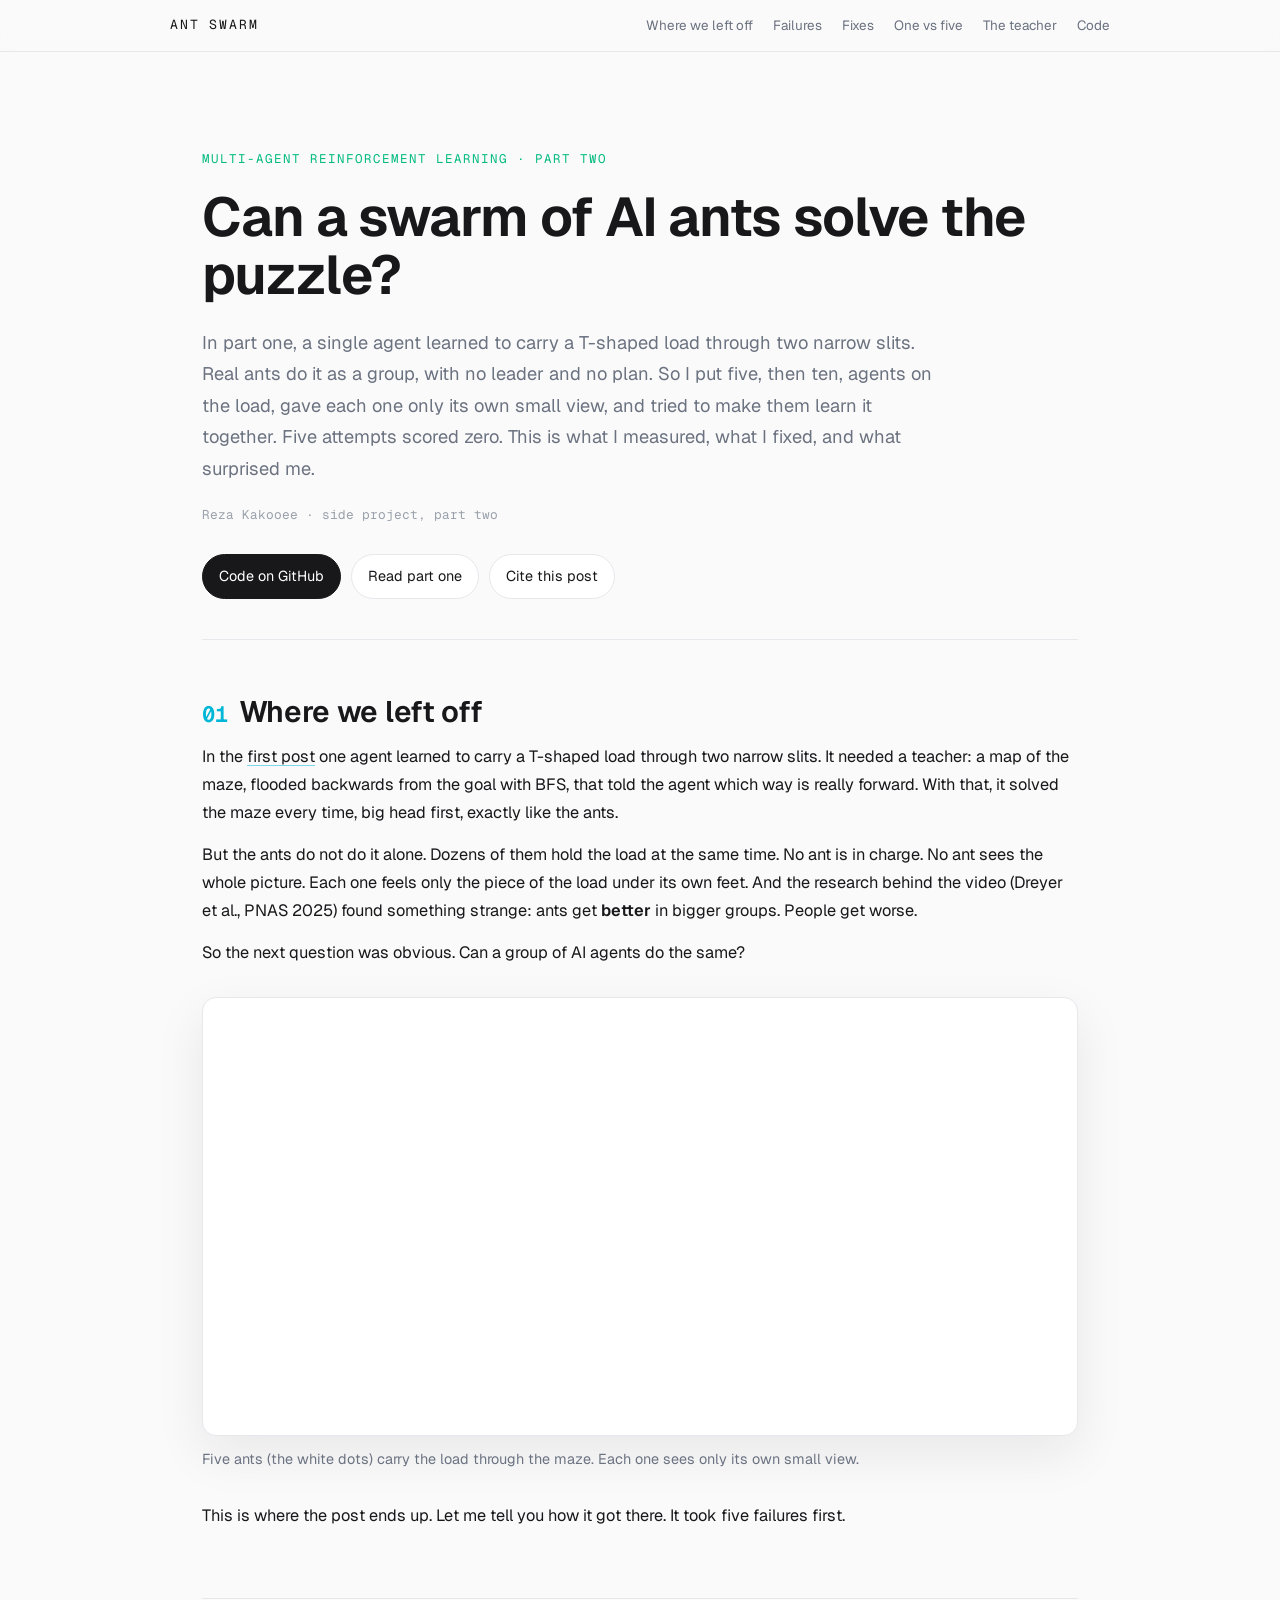
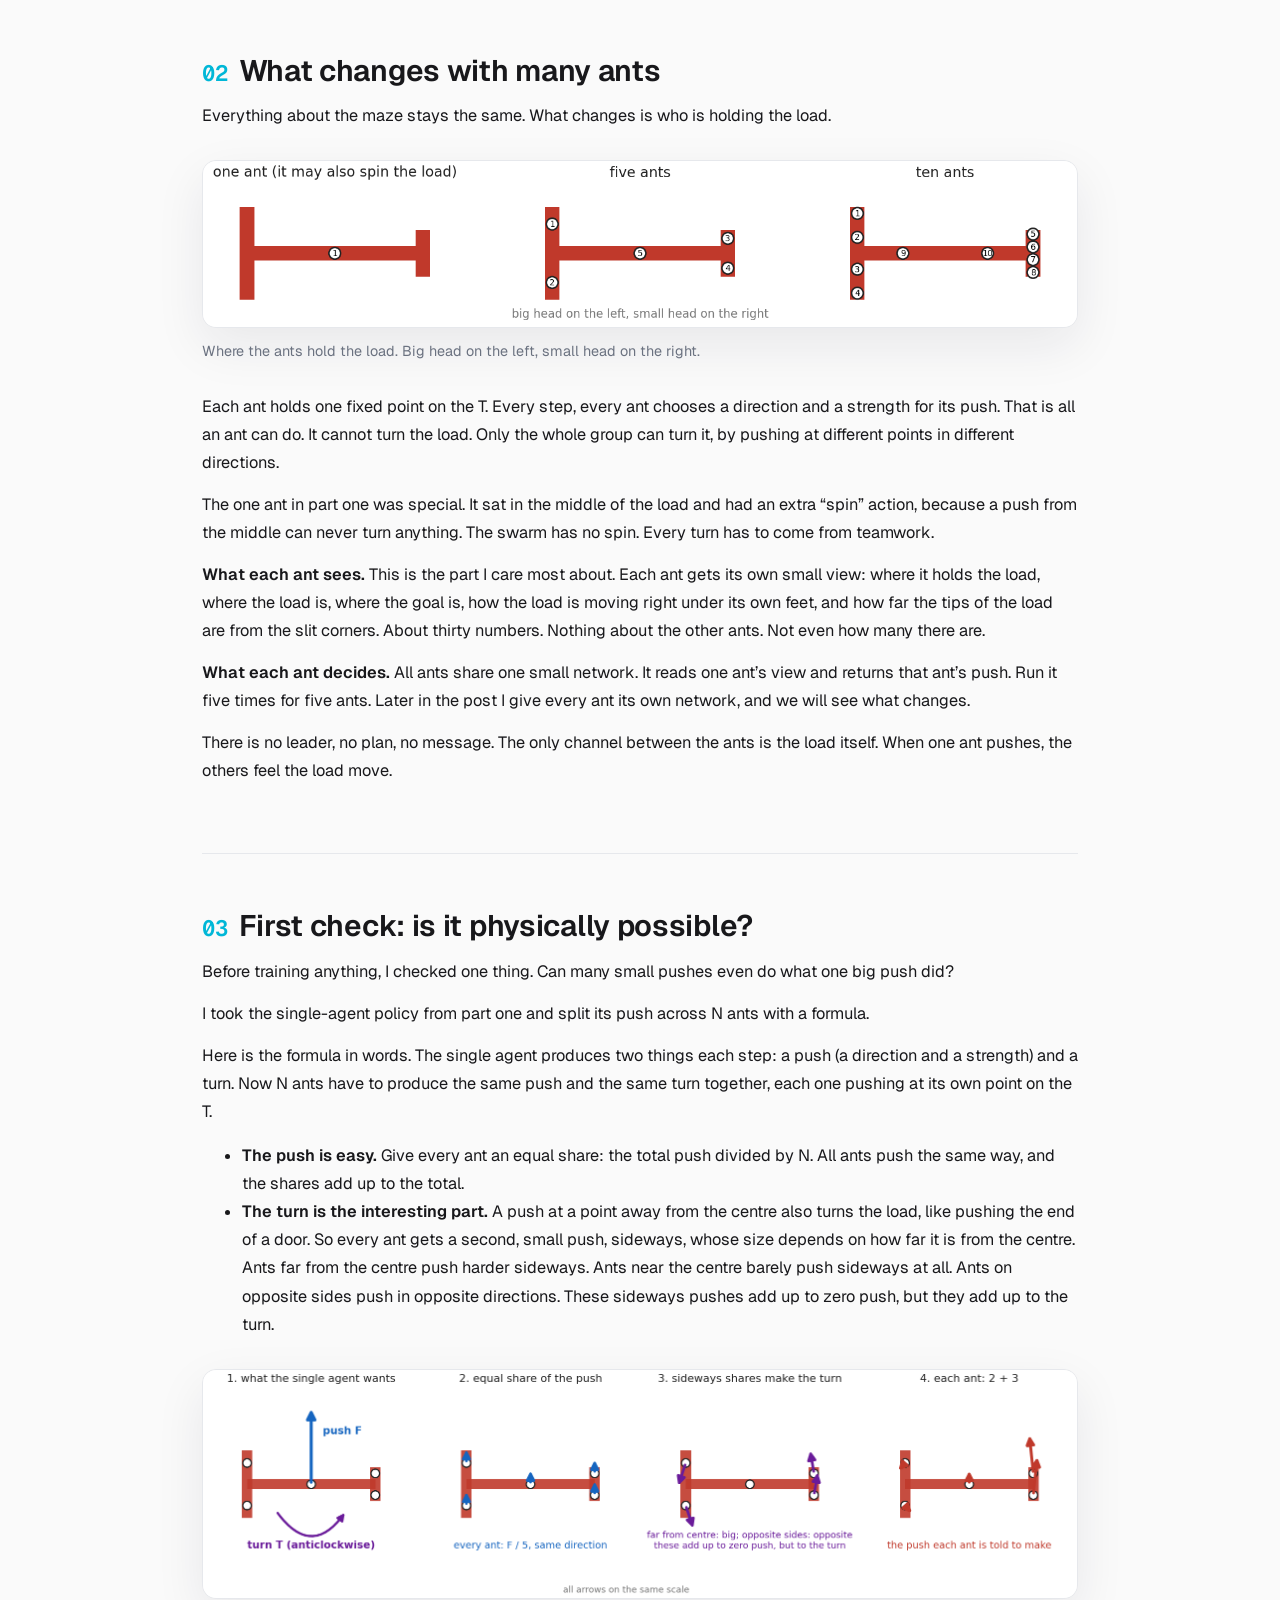
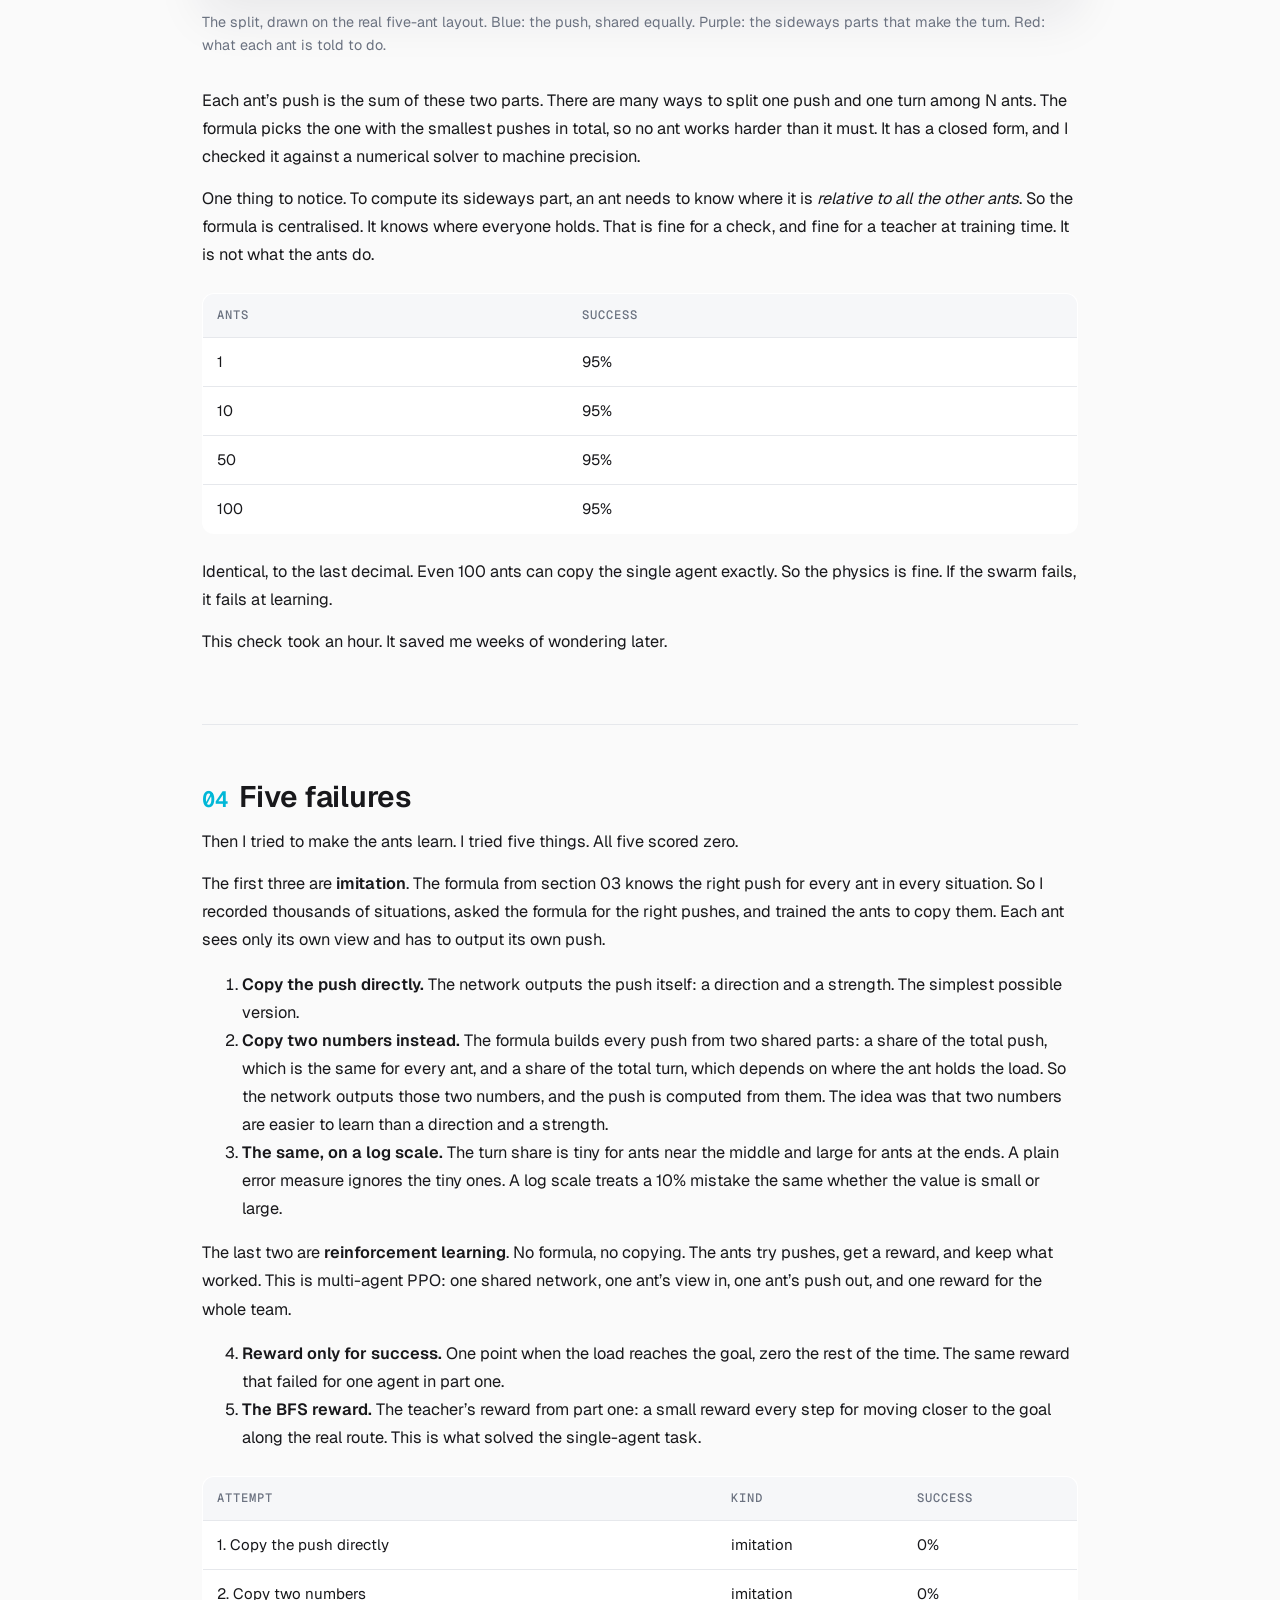
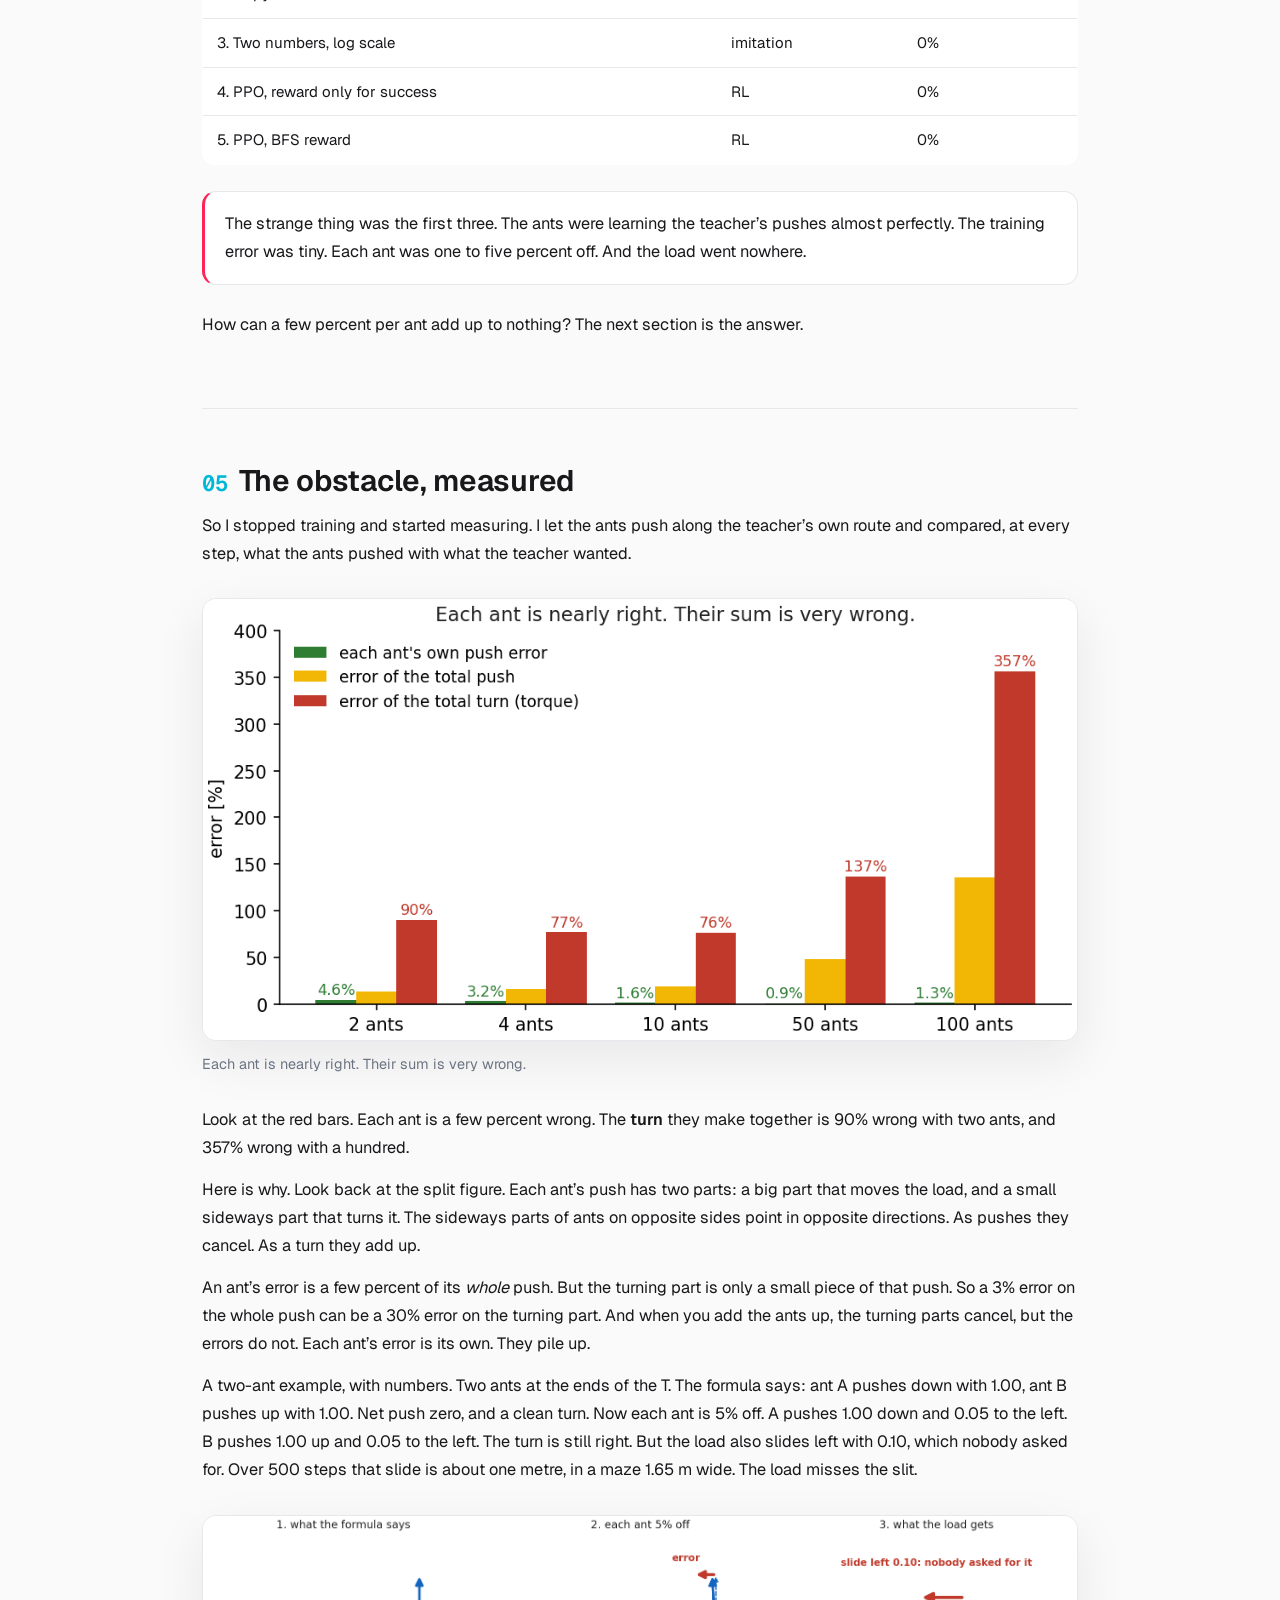
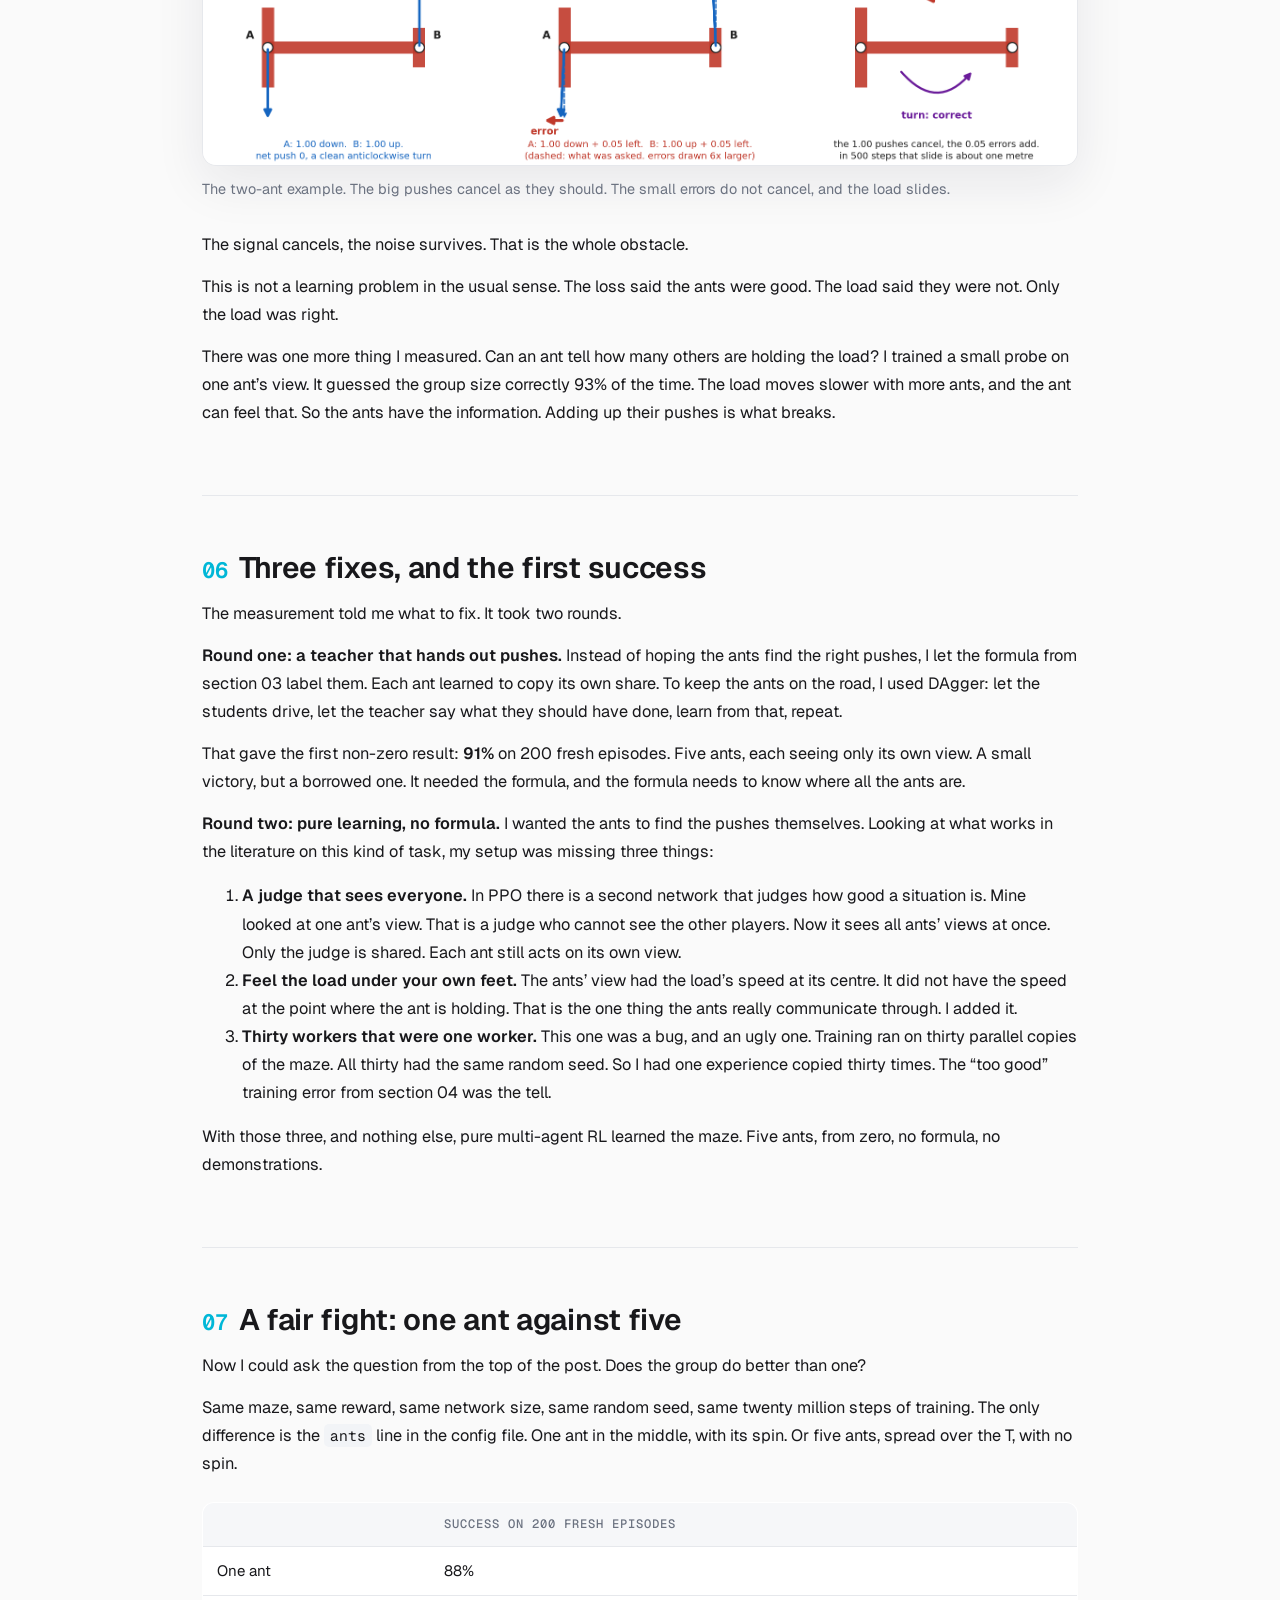
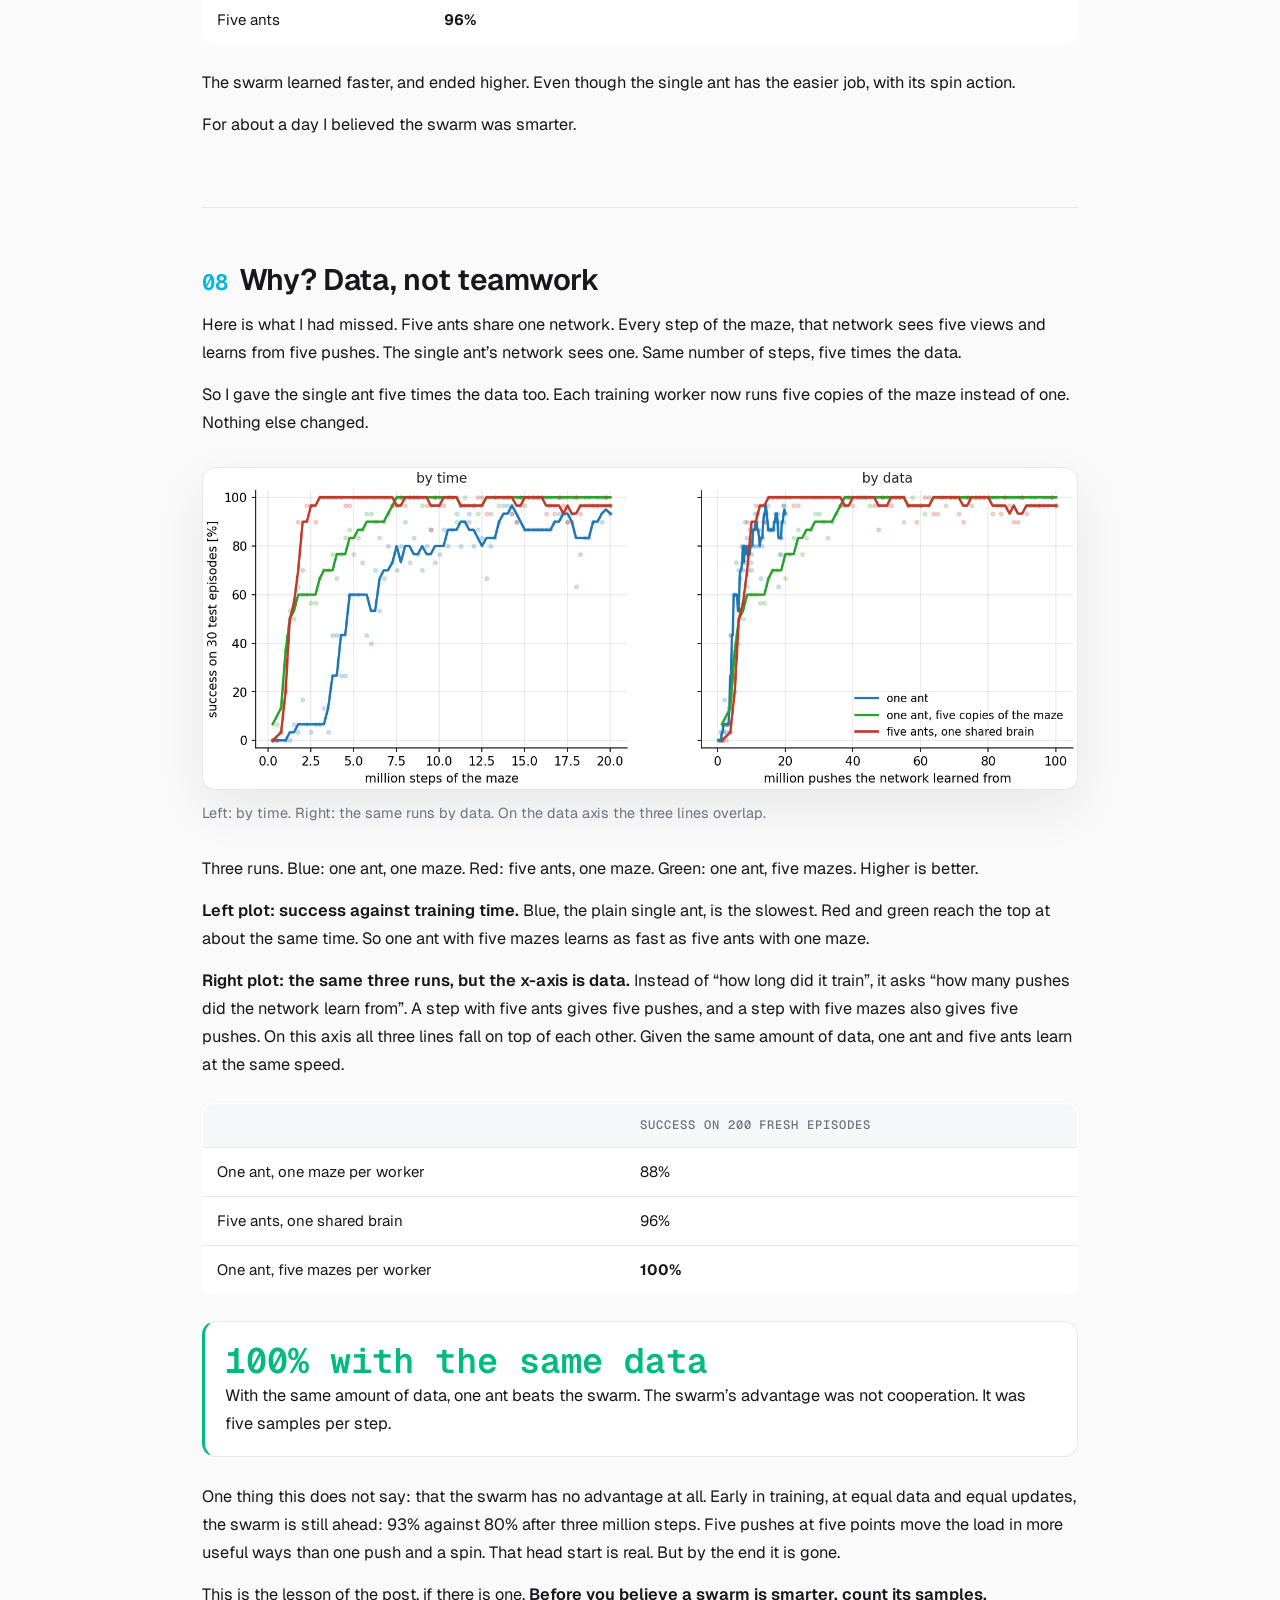
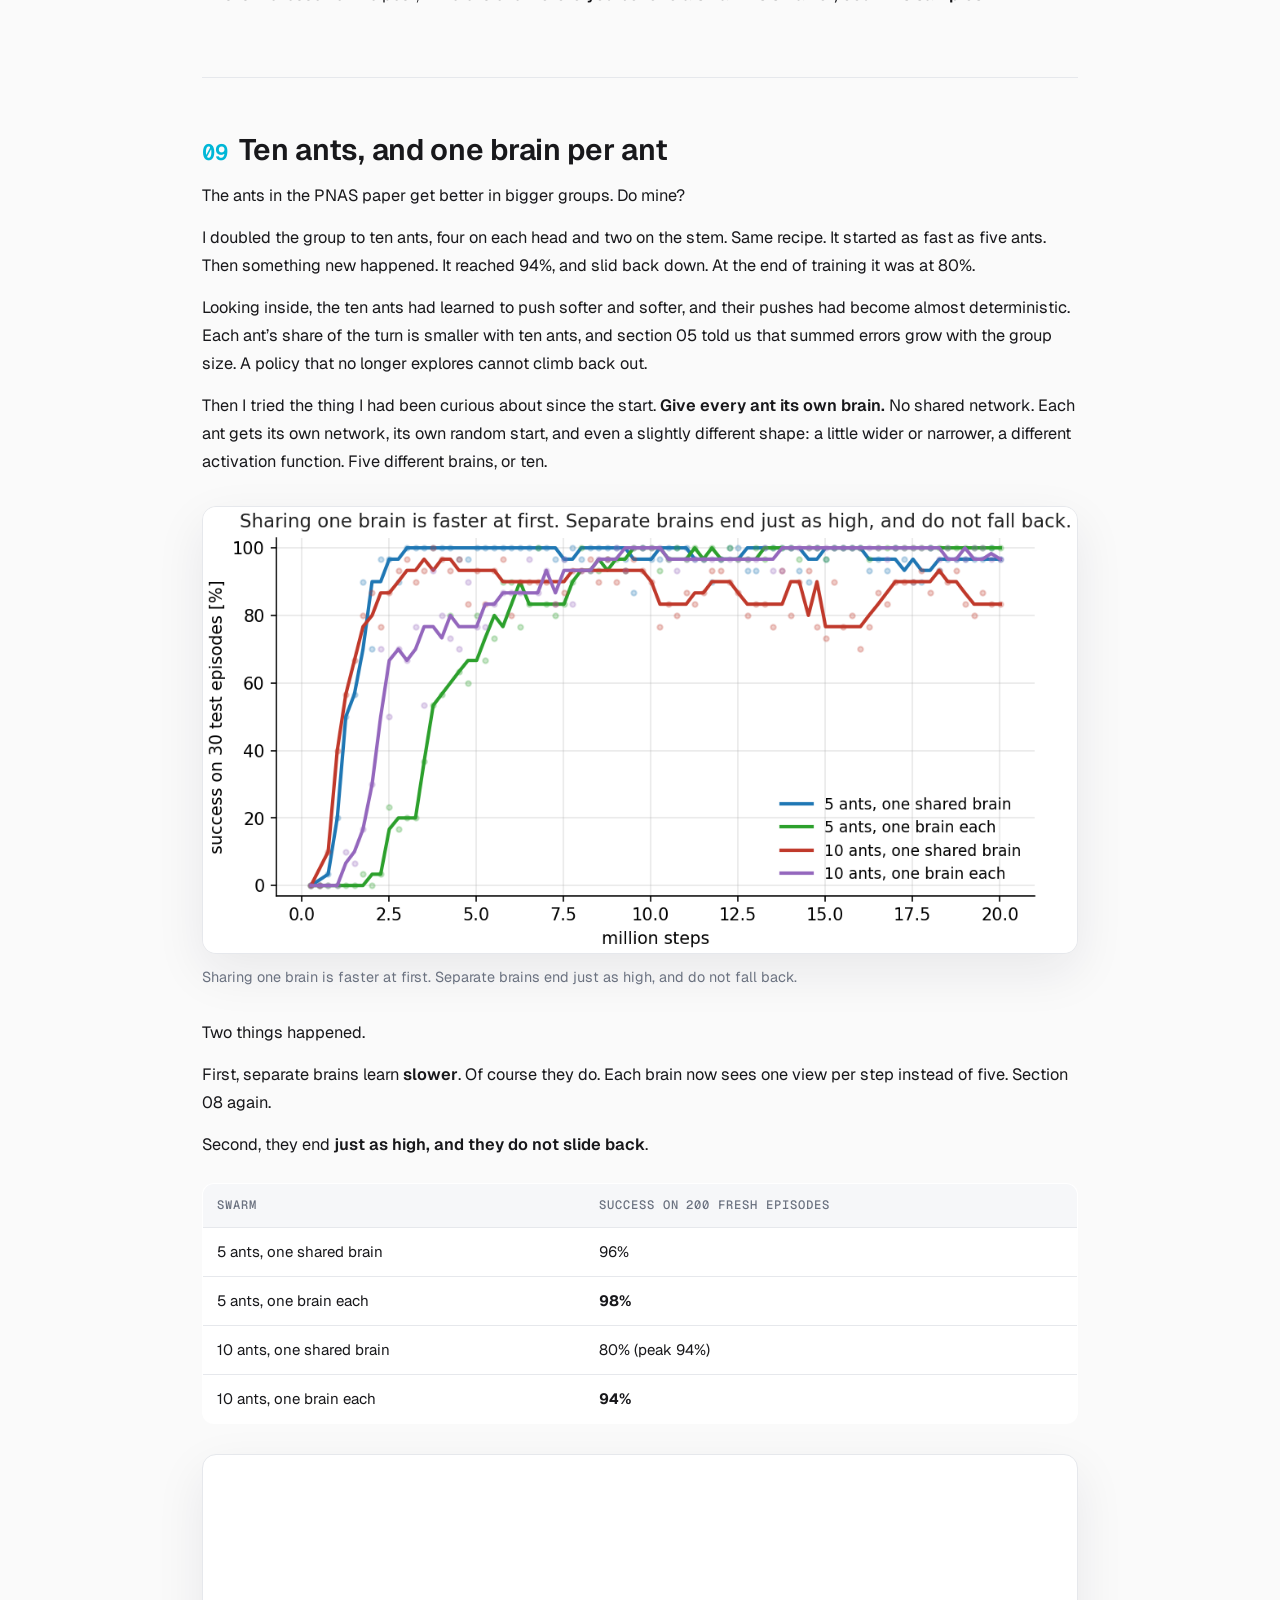
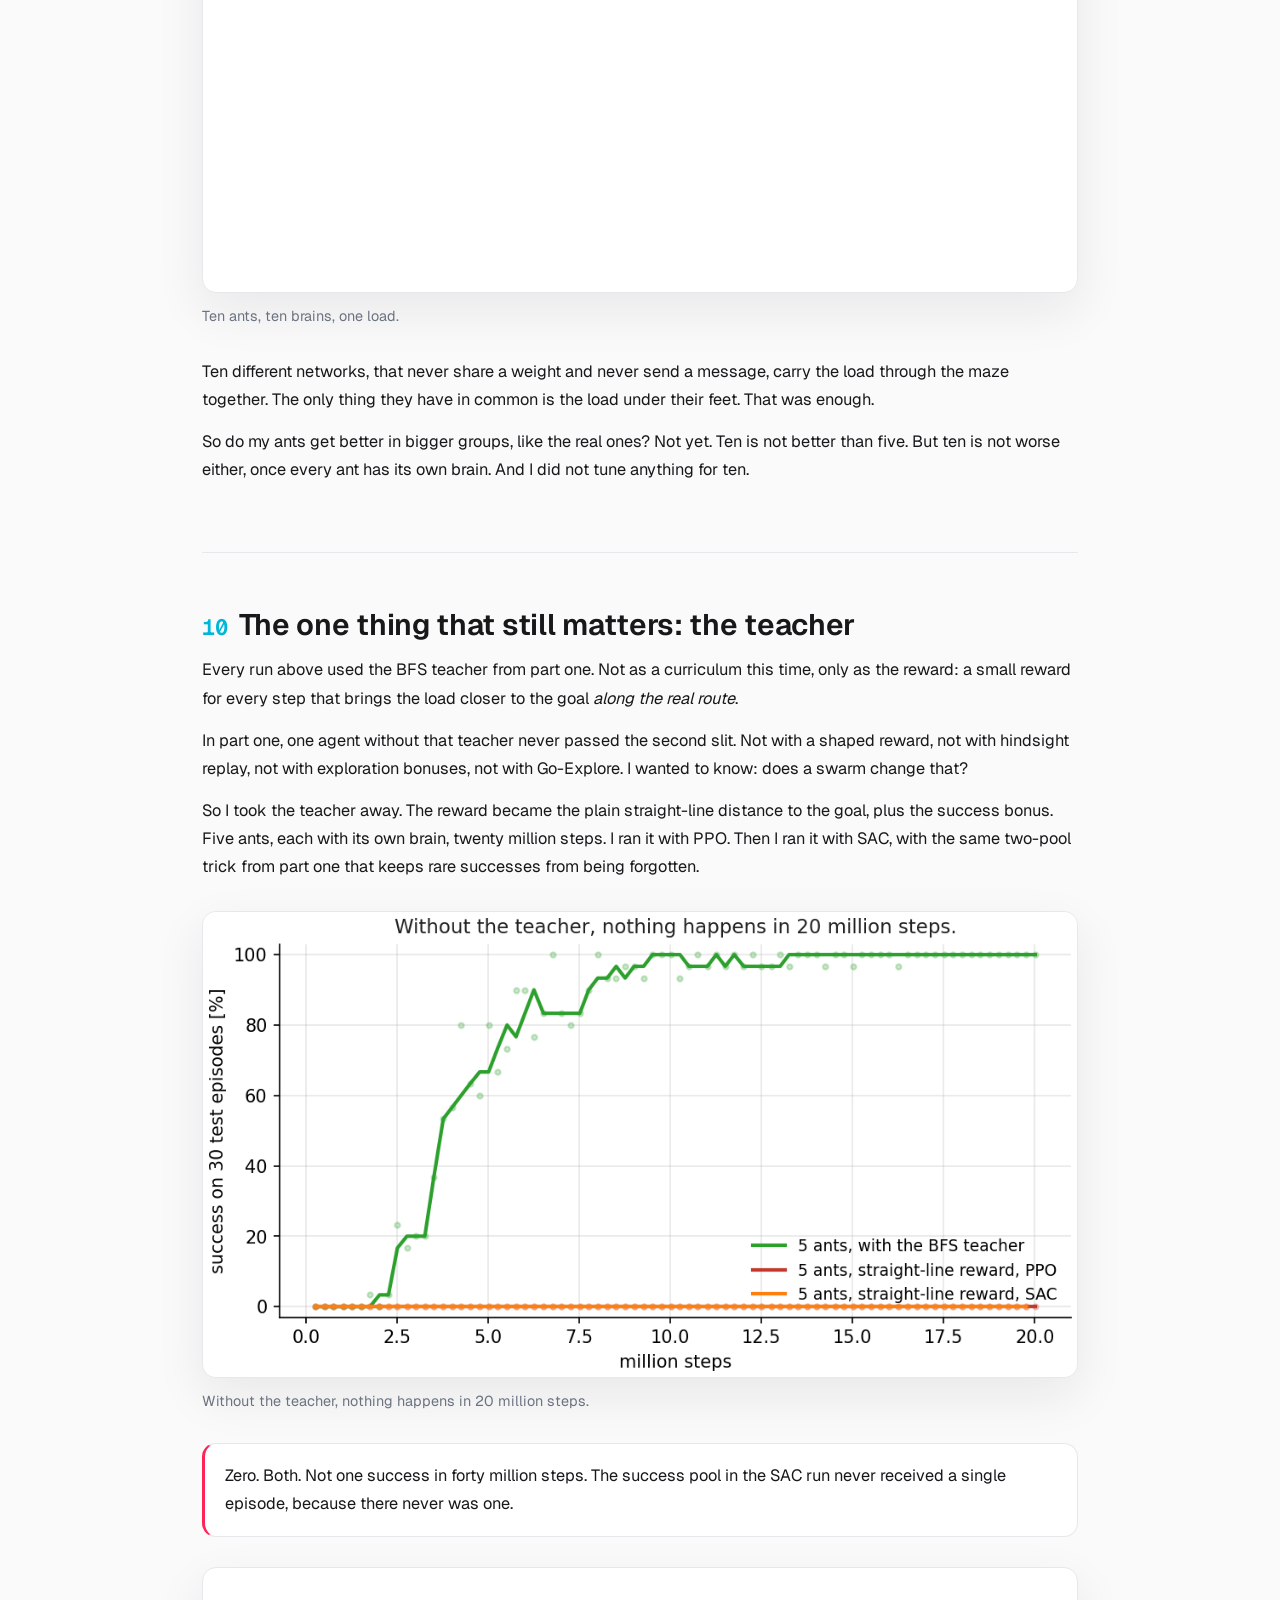
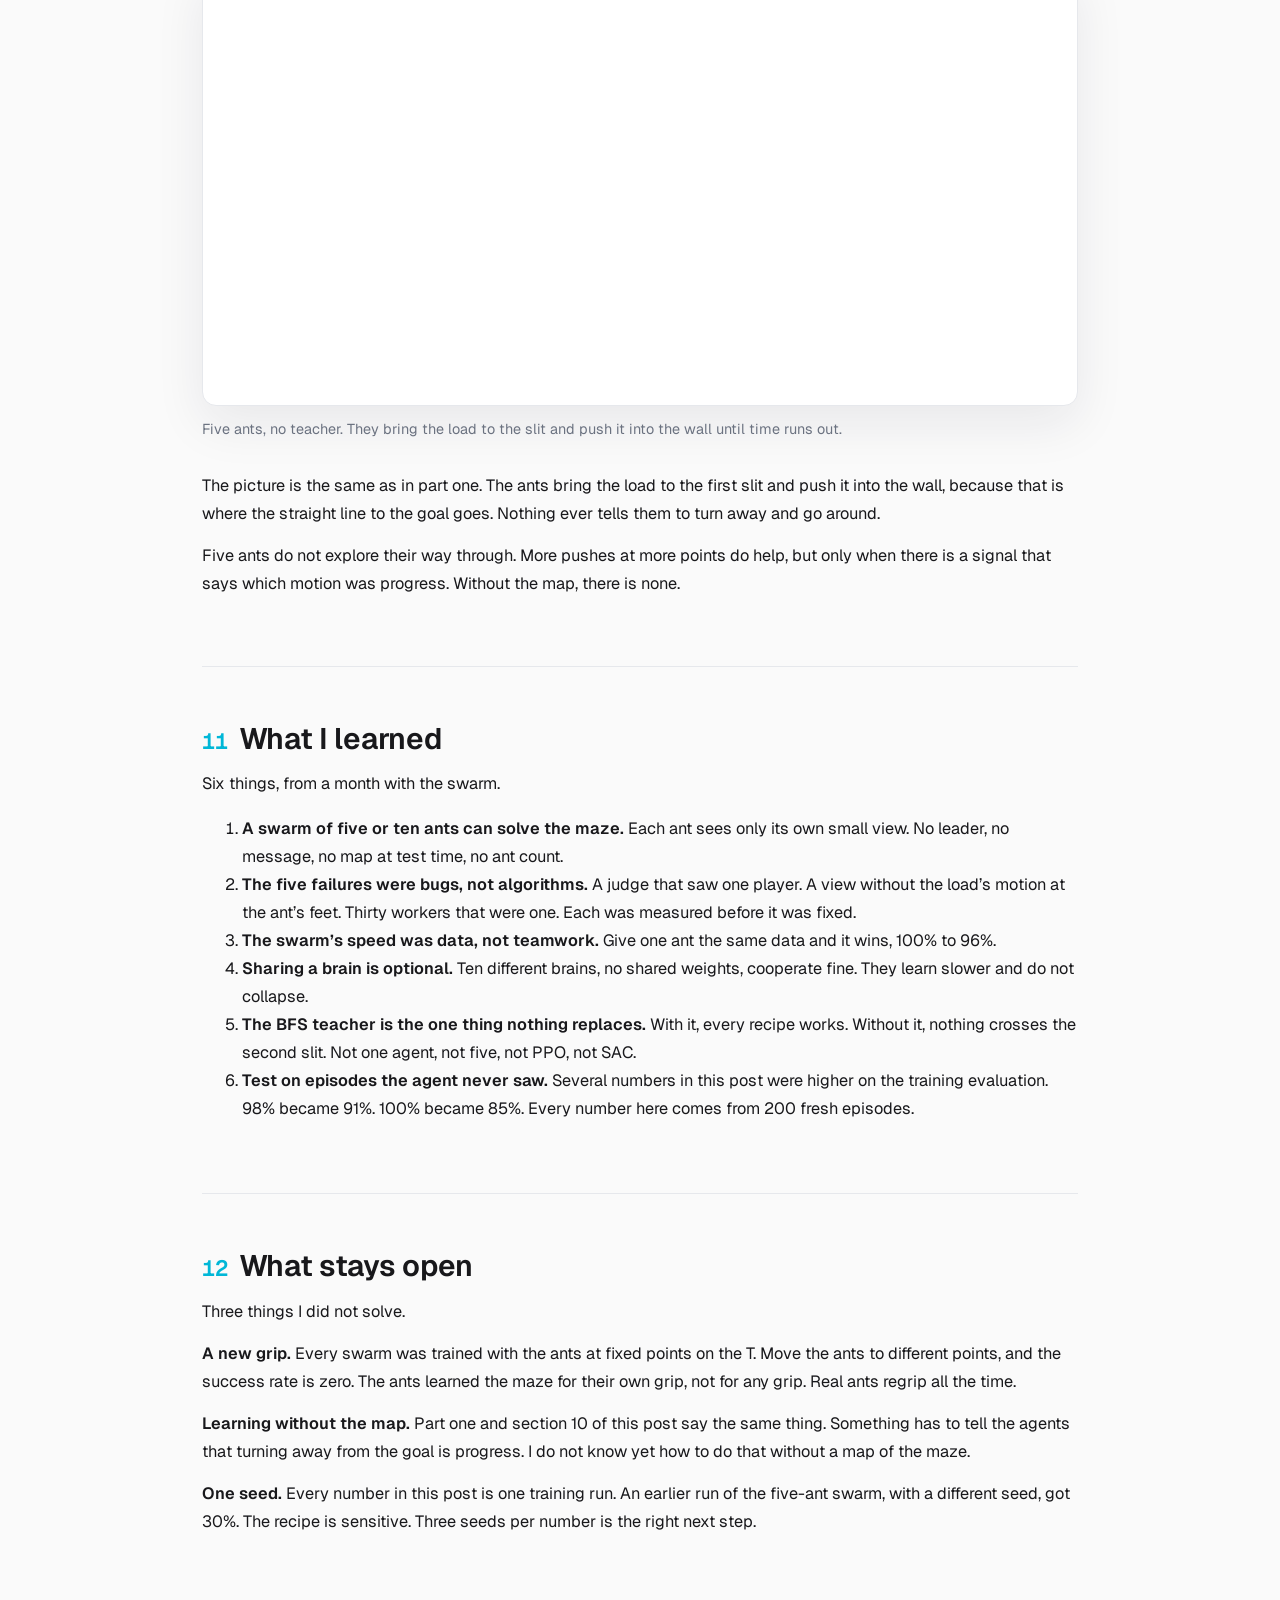
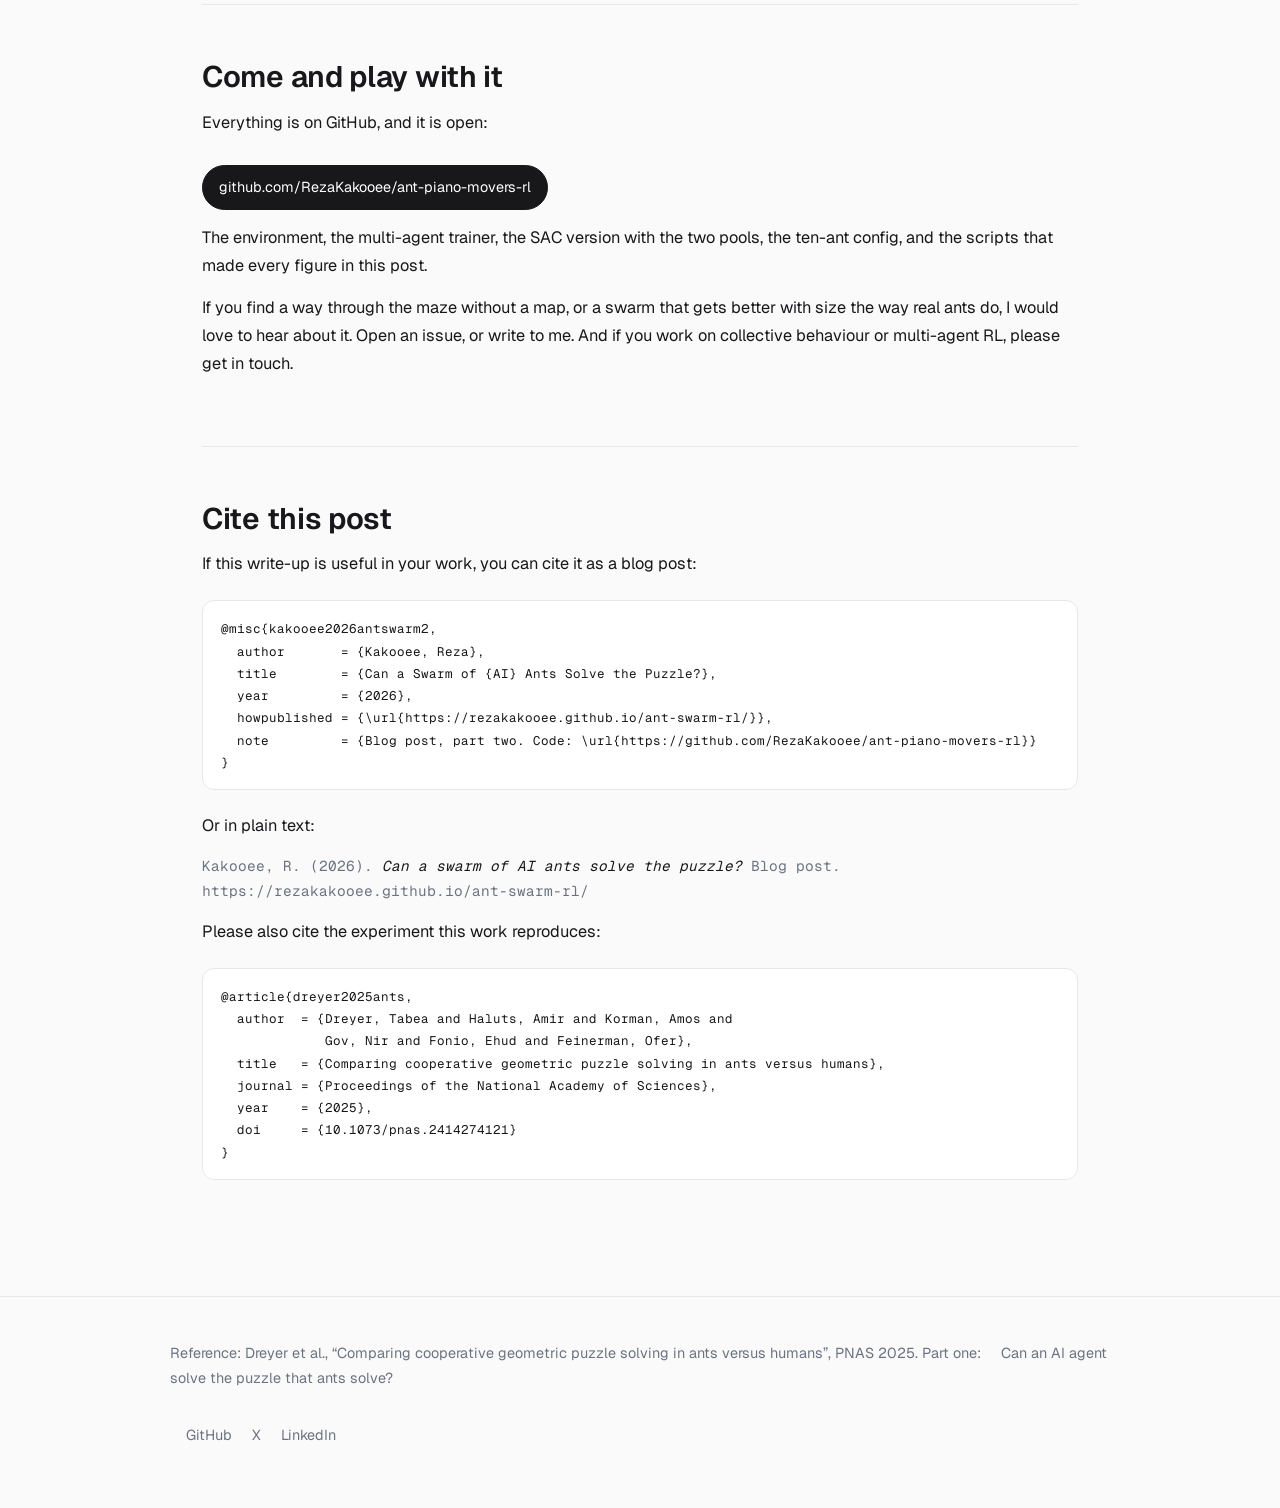
==== blogs/02-can-a-swarm-solve-the-ant-puzzle/ant-swarm-rl/index.html @ d95c36c4 "Add blog post 02 (the swarm) and scrub the code for public release Blog (blogs/02-can-a-swarm-solve-" ====
<!doctype html>
<html lang="en">
  <head>
    <meta charset="utf-8">
    <meta name="viewport" content="width=device-width, initial-scale=1">
    <title>Can a swarm of AI ants solve the puzzle?</title>
    <meta name="description" content="Five and ten AI ants, each seeing only its own small view, learn to carry a T-shaped load through two narrow slits — after five failures, one measured obstacle, and a surprise about why the swarm looked smarter.">
    <meta property="og:title" content="Can a swarm of AI ants solve the puzzle?">
    <meta property="og:description" content="Part two of the ant piano-movers project: many agents on one load, no leader, no messages. What failed, what was measured, what finally worked.">
    <meta property="og:type" content="article">
    <meta property="og:image" content="https://rezakakooee.github.io/ant-swarm-rl/assets/ant_layouts.png">
    <link rel="preconnect" href="https://fonts.googleapis.com">
    <link rel="preconnect" href="https://fonts.gstatic.com" crossorigin>
    <link href="https://fonts.googleapis.com/css2?family=Geist:wght@400;500;600;700&family=Geist+Mono:wght@400;500&display=swap" rel="stylesheet">
    <link rel="stylesheet" href="styles.css">
  </head>
  <body>
    <header class="topbar">
      <div class="inner">
        <a class="mark" href="#top">Ant&nbsp;Swarm</a>
        <nav aria-label="Page sections">
          <a href="#recap">Where we left off</a>
          <a href="#failures">Failures</a>
          <a href="#fixes">Fixes</a>
          <a href="#fair">One vs five</a>
          <a href="#teacher">The teacher</a>
          <a href="#code">Code</a>
        </nav>
      </div>
    </header>

    <main id="top">
      <div class="wrap">
        <section class="hero">
          <p class="eyebrow">Multi-agent reinforcement learning &middot; part two</p>
          <h1>Can a swarm of AI ants solve the puzzle?</h1>
          <p class="lede">
            In part one, a single agent learned to carry a T-shaped load through two
            narrow slits. Real ants do it as a group, with no leader and no plan. So I
            put five, then ten, agents on the load, gave each one only its own small
            view, and tried to make them learn it together. Five attempts scored zero.
            This is what I measured, what I fixed, and what surprised me.
          </p>
          <p class="byline">Reza Kakooee &middot; side project, part two</p>
          <div class="actions">
            <a class="button button--primary" href="https://github.com/RezaKakooee/ant-piano-movers-rl">Code on GitHub</a>
            <a class="button" href="https://rezakakooee.github.io/ant-piano-movers-rl/">Read part one</a>
            <a class="button" href="#cite">Cite this post</a>
          </div>
        </section>

        <!-- 1 ---------------------------------------------------------- -->
        <section class="section" id="recap">
          <h2><span class="num">01</span>Where we left off</h2>
          <p>
            In the <a href="https://rezakakooee.github.io/ant-piano-movers-rl/">first post</a>
            one agent learned to carry a T-shaped load through two narrow slits. It needed
            a teacher: a map of the maze, flooded backwards from the goal with BFS, that
            told the agent which way is really forward. With that, it solved the maze
            every time, big head first, exactly like the ants.
          </p>
          <p>
            But the ants do not do it alone. Dozens of them hold the load at the same
            time. No ant is in charge. No ant sees the whole picture. Each one feels only
            the piece of the load under its own feet. And the research behind the video
            (Dreyer et&nbsp;al., PNAS 2025) found something strange: ants get
            <strong>better</strong> in bigger groups. People get worse.
          </p>
          <p>So the next question was obvious. Can a group of AI agents do the same?</p>
          <figure>
            <video src="assets/swarm5_success.mp4" autoplay loop muted playsinline></video>
            <figcaption>Five ants (the white dots) carry the load through the maze. Each one sees only its own small view.</figcaption>
          </figure>
          <p>
            This is where the post ends up. Let me tell you how it got there. It took
            five failures first.
          </p>
        </section>

        <!-- 2 ---------------------------------------------------------- -->
        <section class="section" id="setup">
          <h2><span class="num">02</span>What changes with many ants</h2>
          <p>
            Everything about the maze stays the same. What changes is who is holding the
            load.
          </p>
          <figure>
            <img src="assets/ant_layouts.png" alt="The T-shaped load with one, five and ten attachment points marked.">
            <figcaption>Where the ants hold the load. Big head on the left, small head on the right.</figcaption>
          </figure>
          <p>
            Each ant holds one fixed point on the T. Every step, every ant chooses a
            direction and a strength for its push. That is all an ant can do. It cannot
            turn the load. Only the whole group can turn it, by pushing at different
            points in different directions.
          </p>
          <p>
            The one ant in part one was special. It sat in the middle of the load and had
            an extra &ldquo;spin&rdquo; action, because a push from the middle can never
            turn anything. The swarm has no spin. Every turn has to come from teamwork.
          </p>
          <p>
            <strong>What each ant sees.</strong> This is the part I care most about. Each
            ant gets its own small view: where it holds the load, where the load is,
            where the goal is, how the load is moving right under its own feet, and how
            far the tips of the load are from the slit corners. About thirty numbers.
            Nothing about the other ants. Not even how many there are.
          </p>
          <p>
            <strong>What each ant decides.</strong> All ants share one small network. It
            reads one ant&rsquo;s view and returns that ant&rsquo;s push. Run it five
            times for five ants. Later in the post I give every ant its own network, and
            we will see what changes.
          </p>
          <p>
            There is no leader, no plan, no message. The only channel between the ants is
            the load itself. When one ant pushes, the others feel the load move.
          </p>
        </section>

        <!-- 3 ---------------------------------------------------------- -->
        <section class="section" id="physics">
          <h2><span class="num">03</span>First check: is it physically possible?</h2>
          <p>
            Before training anything, I checked one thing. Can many small pushes even do
            what one big push did?
          </p>
          <p>
            I took the single-agent policy from part one and split its push across N ants
            with a formula.
          </p>
          <p>
            Here is the formula in words. The single agent produces two things each
            step: a push (a direction and a strength) and a turn. Now N ants have to
            produce the same push and the same turn together, each one pushing at its
            own point on the T.
          </p>
          <ul>
            <li>
              <strong>The push is easy.</strong> Give every ant an equal share: the total
              push divided by N. All ants push the same way, and the shares add up to
              the total.
            </li>
            <li>
              <strong>The turn is the interesting part.</strong> A push at a point away
              from the centre also turns the load, like pushing the end of a door. So
              every ant gets a second, small push, sideways, whose size depends on how
              far it is from the centre. Ants far from the centre push harder sideways.
              Ants near the centre barely push sideways at all. Ants on opposite sides
              push in opposite directions. These sideways pushes add up to zero push,
              but they add up to the turn.
            </li>
          </ul>
          <figure>
            <img src="assets/split_formula.png" alt="The split formula in four panels: the single agent's push and turn, the equal push shares, the sideways turn shares, and their sum per ant.">
            <figcaption>The split, drawn on the real five-ant layout. Blue: the push, shared equally. Purple: the sideways parts that make the turn. Red: what each ant is told to do.</figcaption>
          </figure>
          <p>
            Each ant&rsquo;s push is the sum of these two parts. There are many ways to
            split one push and one turn among N ants. The formula picks the one with the
            smallest pushes in total, so no ant works harder than it must. It has a
            closed form, and I checked it against a numerical solver to machine
            precision.
          </p>
          <p>
            One thing to notice. To compute its sideways part, an ant needs to know where
            it is <em>relative to all the other ants</em>. So the formula is
            centralised. It knows where everyone holds. That is fine for a check, and
            fine for a teacher at training time. It is not what the ants do.
          </p>
          <table>
            <thead><tr><th>Ants</th><th>Success</th></tr></thead>
            <tbody>
              <tr><td>1</td><td>95%</td></tr>
              <tr><td>10</td><td>95%</td></tr>
              <tr><td>50</td><td>95%</td></tr>
              <tr><td>100</td><td>95%</td></tr>
            </tbody>
          </table>
          <p>
            Identical, to the last decimal. Even 100 ants can copy the single agent
            exactly. So the physics is fine. If the swarm fails, it fails at learning.
          </p>
          <p>This check took an hour. It saved me weeks of wondering later.</p>
        </section>

        <!-- 4 ---------------------------------------------------------- -->
        <section class="section" id="failures">
          <h2><span class="num">04</span>Five failures</h2>
          <p>
            Then I tried to make the ants learn. I tried five things. All five scored
            zero.
          </p>
          <p>
            The first three are <strong>imitation</strong>. The formula from section 03
            knows the right push for every ant in every situation. So I recorded
            thousands of situations, asked the formula for the right pushes, and trained
            the ants to copy them. Each ant sees only its own view and has to output its
            own push.
          </p>
          <ol>
            <li>
              <strong>Copy the push directly.</strong> The network outputs the push
              itself: a direction and a strength. The simplest possible version.
            </li>
            <li>
              <strong>Copy two numbers instead.</strong> The formula builds every push
              from two shared parts: a share of the total push, which is the same for
              every ant, and a share of the total turn, which depends on where the ant
              holds the load. So the network outputs those two numbers, and the push is
              computed from them. The idea was that two numbers are easier to learn than
              a direction and a strength.
            </li>
            <li>
              <strong>The same, on a log scale.</strong> The turn share is tiny for ants
              near the middle and large for ants at the ends. A plain error measure
              ignores the tiny ones. A log scale treats a 10% mistake the same whether
              the value is small or large.
            </li>
          </ol>
          <p>
            The last two are <strong>reinforcement learning</strong>. No formula, no
            copying. The ants try pushes, get a reward, and keep what worked. This is
            multi-agent PPO: one shared network, one ant&rsquo;s view in, one ant&rsquo;s
            push out, and one reward for the whole team.
          </p>
          <ol start="4">
            <li>
              <strong>Reward only for success.</strong> One point when the load reaches
              the goal, zero the rest of the time. The same reward that failed for one
              agent in part one.
            </li>
            <li>
              <strong>The BFS reward.</strong> The teacher&rsquo;s reward from part one: a
              small reward every step for moving closer to the goal along the real
              route. This is what solved the single-agent task.
            </li>
          </ol>
          <table>
            <thead><tr><th>Attempt</th><th>Kind</th><th>Success</th></tr></thead>
            <tbody>
              <tr><td>1. Copy the push directly</td><td>imitation</td><td>0%</td></tr>
              <tr><td>2. Copy two numbers</td><td>imitation</td><td>0%</td></tr>
              <tr><td>3. Two numbers, log scale</td><td>imitation</td><td>0%</td></tr>
              <tr><td>4. PPO, reward only for success</td><td>RL</td><td>0%</td></tr>
              <tr><td>5. PPO, BFS reward</td><td>RL</td><td>0%</td></tr>
            </tbody>
          </table>
          <div class="callout callout--fail">
            <p>
              The strange thing was the first three. The ants were learning the
              teacher&rsquo;s pushes almost perfectly. The training error was tiny. Each
              ant was one to five percent off. And the load went nowhere.
            </p>
          </div>
          <p>How can a few percent per ant add up to nothing? The next section is the answer.</p>
        </section>

        <!-- 5 ---------------------------------------------------------- -->
        <section class="section" id="obstacle">
          <h2><span class="num">05</span>The obstacle, measured</h2>
          <p>
            So I stopped training and started measuring. I let the ants push along the
            teacher&rsquo;s own route and compared, at every step, what the ants pushed
            with what the teacher wanted.
          </p>
          <figure>
            <img src="assets/wrench_errors.png" alt="Bar chart: each ant's own error is a few percent, the error of the total turn is 90 to 357 percent.">
            <figcaption>Each ant is nearly right. Their sum is very wrong.</figcaption>
          </figure>
          <p>
            Look at the red bars. Each ant is a few percent wrong. The <strong>turn</strong>
            they make together is 90% wrong with two ants, and 357% wrong with a hundred.
          </p>
          <p>
            Here is why. Look back at the split figure. Each ant&rsquo;s push has two
            parts: a big part that moves the load, and a small sideways part that turns
            it. The sideways parts of ants on opposite sides point in opposite
            directions. As pushes they cancel. As a turn they add up.
          </p>
          <p>
            An ant&rsquo;s error is a few percent of its <em>whole</em> push. But the
            turning part is only a small piece of that push. So a 3% error on the whole
            push can be a 30% error on the turning part. And when you add the ants up,
            the turning parts cancel, but the errors do not. Each ant&rsquo;s error is
            its own. They pile up.
          </p>
          <p>
            A two-ant example, with numbers. Two ants at the ends of the T. The formula
            says: ant A pushes down with 1.00, ant B pushes up with 1.00. Net push zero,
            and a clean turn. Now each ant is 5% off. A pushes 1.00 down and 0.05 to the
            left. B pushes 1.00 up and 0.05 to the left. The turn is still right. But
            the load also slides left with 0.10, which nobody asked for. Over 500 steps
            that slide is about one metre, in a maze 1.65 m wide. The load misses the
            slit.
          </p>
          <figure>
            <img src="assets/cancel_example.png" alt="Two ants: the formula's pushes, the same pushes with a 5 percent error each, and what the load gets: the right turn plus a slide nobody asked for.">
            <figcaption>The two-ant example. The big pushes cancel as they should. The small errors do not cancel, and the load slides.</figcaption>
          </figure>
          <p>The signal cancels, the noise survives. That is the whole obstacle.</p>
          <p>
            This is not a learning problem in the usual sense. The loss said the ants
            were good. The load said they were not. Only the load was right.
          </p>
          <p>
            There was one more thing I measured. Can an ant tell how many others are
            holding the load? I trained a small probe on one ant&rsquo;s view. It guessed
            the group size correctly 93% of the time. The load moves slower with more
            ants, and the ant can feel that. So the ants have the information. Adding up
            their pushes is what breaks.
          </p>
        </section>

        <!-- 6 ---------------------------------------------------------- -->
        <section class="section" id="fixes">
          <h2><span class="num">06</span>Three fixes, and the first success</h2>
          <p>The measurement told me what to fix. It took two rounds.</p>
          <p>
            <strong>Round one: a teacher that hands out pushes.</strong> Instead of hoping
            the ants find the right pushes, I let the formula from section 03 label them.
            Each ant learned to copy its own share. To keep the ants on the road, I used
            DAgger: let the students drive, let the teacher say what they should have
            done, learn from that, repeat.
          </p>
          <p>
            That gave the first non-zero result: <strong>91%</strong> on 200 fresh
            episodes. Five ants, each seeing only its own view. A small victory, but a
            borrowed one. It needed the formula, and the formula needs to know where all
            the ants are.
          </p>
          <p>
            <strong>Round two: pure learning, no formula.</strong> I wanted the ants to
            find the pushes themselves. Looking at what works in the literature on this
            kind of task, my setup was missing three things:
          </p>
          <ol>
            <li>
              <strong>A judge that sees everyone.</strong> In PPO there is a second
              network that judges how good a situation is. Mine looked at one
              ant&rsquo;s view. That is a judge who cannot see the other players. Now it
              sees all ants&rsquo; views at once. Only the judge is shared. Each ant still
              acts on its own view.
            </li>
            <li>
              <strong>Feel the load under your own feet.</strong> The ants&rsquo; view had
              the load&rsquo;s speed at its centre. It did not have the speed at the point
              where the ant is holding. That is the one thing the ants really
              communicate through. I added it.
            </li>
            <li>
              <strong>Thirty workers that were one worker.</strong> This one was a bug,
              and an ugly one. Training ran on thirty parallel copies of the maze. All
              thirty had the same random seed. So I had one experience copied thirty
              times. The &ldquo;too good&rdquo; training error from section 04 was the
              tell.
            </li>
          </ol>
          <p>
            With those three, and nothing else, pure multi-agent RL learned the maze.
            Five ants, from zero, no formula, no demonstrations.
          </p>
        </section>

        <!-- 7 ---------------------------------------------------------- -->
        <section class="section" id="fair">
          <h2><span class="num">07</span>A fair fight: one ant against five</h2>
          <p>
            Now I could ask the question from the top of the post. Does the group do
            better than one?
          </p>
          <p>
            Same maze, same reward, same network size, same random seed, same twenty
            million steps of training. The only difference is the <code>ants</code> line
            in the config file. One ant in the middle, with its spin. Or five ants,
            spread over the T, with no spin.
          </p>
          <table>
            <thead><tr><th></th><th>Success on 200 fresh episodes</th></tr></thead>
            <tbody>
              <tr><td>One ant</td><td>88%</td></tr>
              <tr><td>Five ants</td><td><strong>96%</strong></td></tr>
            </tbody>
          </table>
          <p>
            The swarm learned faster, and ended higher. Even though the single ant has
            the easier job, with its spin action.
          </p>
          <p>For about a day I believed the swarm was smarter.</p>
        </section>

        <!-- 8 ---------------------------------------------------------- -->
        <section class="section" id="data">
          <h2><span class="num">08</span>Why? Data, not teamwork</h2>
          <p>
            Here is what I had missed. Five ants share one network. Every step of the
            maze, that network sees five views and learns from five pushes. The single
            ant&rsquo;s network sees one. Same number of steps, five times the data.
          </p>
          <p>
            So I gave the single ant five times the data too. Each training worker now
            runs five copies of the maze instead of one. Nothing else changed.
          </p>
          <figure>
            <img src="assets/swarm_vs_single_samples.png" alt="Two plots: success by training steps, and success by number of pushes learned from. On the data axis all three runs overlap.">
            <figcaption>Left: by time. Right: the same runs by data. On the data axis the three lines overlap.</figcaption>
          </figure>
          <p>
            Three runs. Blue: one ant, one maze. Red: five ants, one maze. Green: one
            ant, five mazes. Higher is better.
          </p>
          <p>
            <strong>Left plot: success against training time.</strong> Blue, the plain
            single ant, is the slowest. Red and green reach the top at about the same
            time. So one ant with five mazes learns as fast as five ants with one maze.
          </p>
          <p>
            <strong>Right plot: the same three runs, but the x-axis is data.</strong>
            Instead of &ldquo;how long did it train&rdquo;, it asks &ldquo;how many pushes
            did the network learn from&rdquo;. A step with five ants gives five pushes,
            and a step with five mazes also gives five pushes. On this axis all three
            lines fall on top of each other. Given the same amount of data, one ant and
            five ants learn at the same speed.
          </p>
          <table>
            <thead><tr><th></th><th>Success on 200 fresh episodes</th></tr></thead>
            <tbody>
              <tr><td>One ant, one maze per worker</td><td>88%</td></tr>
              <tr><td>Five ants, one shared brain</td><td>96%</td></tr>
              <tr><td>One ant, five mazes per worker</td><td><strong>100%</strong></td></tr>
            </tbody>
          </table>
          <div class="callout callout--result">
            <p>
              <span class="result-number">100% with the same data</span>
              With the same amount of data, one ant beats the swarm. The swarm&rsquo;s
              advantage was not cooperation. It was five samples per step.
            </p>
          </div>
          <p>
            One thing this does not say: that the swarm has no advantage at all. Early
            in training, at equal data and equal updates, the swarm is still ahead: 93%
            against 80% after three million steps. Five pushes at five points move the load in more
            useful ways than one push and a spin. That head start is real. But by the end
            it is gone.
          </p>
          <p>
            This is the lesson of the post, if there is one. <strong>Before you believe a
            swarm is smarter, count its samples.</strong>
          </p>
        </section>

        <!-- 9 ---------------------------------------------------------- -->
        <section class="section" id="ten">
          <h2><span class="num">09</span>Ten ants, and one brain per ant</h2>
          <p>The ants in the PNAS paper get better in bigger groups. Do mine?</p>
          <p>
            I doubled the group to ten ants, four on each head and two on the stem. Same
            recipe. It started as fast as five ants. Then something new happened. It
            reached 94%, and slid back down. At the end of training it was at 80%.
          </p>
          <p>
            Looking inside, the ten ants had learned to push softer and softer, and their
            pushes had become almost deterministic. Each ant&rsquo;s share of the turn is
            smaller with ten ants, and section 05 told us that summed errors grow with
            the group size. A policy that no longer explores cannot climb back out.
          </p>
          <p>
            Then I tried the thing I had been curious about since the start.
            <strong>Give every ant its own brain.</strong> No shared network. Each ant
            gets its own network, its own random start, and even a slightly different
            shape: a little wider or narrower, a different activation function. Five
            different brains, or ten.
          </p>
          <figure>
            <img src="assets/shared_vs_independent.png" alt="Success over training for five and ten ants, with one shared brain or one brain per ant.">
            <figcaption>Sharing one brain is faster at first. Separate brains end just as high, and do not fall back.</figcaption>
          </figure>
          <p>Two things happened.</p>
          <p>
            First, separate brains learn <strong>slower</strong>. Of course they do. Each
            brain now sees one view per step instead of five. Section 08 again.
          </p>
          <p>Second, they end <strong>just as high, and they do not slide back</strong>.</p>
          <table>
            <thead><tr><th>Swarm</th><th>Success on 200 fresh episodes</th></tr></thead>
            <tbody>
              <tr><td>5 ants, one shared brain</td><td>96%</td></tr>
              <tr><td>5 ants, one brain each</td><td><strong>98%</strong></td></tr>
              <tr><td>10 ants, one shared brain</td><td>80% (peak 94%)</td></tr>
              <tr><td>10 ants, one brain each</td><td><strong>94%</strong></td></tr>
            </tbody>
          </table>
          <figure>
            <video src="assets/swarm10_success.mp4" autoplay loop muted playsinline></video>
            <figcaption>Ten ants, ten brains, one load.</figcaption>
          </figure>
          <p>
            Ten different networks, that never share a weight and never send a message,
            carry the load through the maze together. The only thing they have in common
            is the load under their feet. That was enough.
          </p>
          <p>
            So do my ants get better in bigger groups, like the real ones? Not yet. Ten
            is not better than five. But ten is not worse either, once every ant has its
            own brain. And I did not tune anything for ten.
          </p>
        </section>

        <!-- 10 --------------------------------------------------------- -->
        <section class="section" id="teacher">
          <h2><span class="num">10</span>The one thing that still matters: the teacher</h2>
          <p>
            Every run above used the BFS teacher from part one. Not as a curriculum this
            time, only as the reward: a small reward for every step that brings the load
            closer to the goal <em>along the real route</em>.
          </p>
          <p>
            In part one, one agent without that teacher never passed the second slit. Not
            with a shaped reward, not with hindsight replay, not with exploration bonuses,
            not with Go-Explore. I wanted to know: does a swarm change that?
          </p>
          <p>
            So I took the teacher away. The reward became the plain straight-line
            distance to the goal, plus the success bonus. Five ants, each with its own
            brain, twenty million steps. I ran it with PPO. Then I ran it with SAC, with
            the same two-pool trick from part one that keeps rare successes from being
            forgotten.
          </p>
          <figure>
            <img src="assets/no_map.png" alt="Success over training: with the BFS teacher the curve rises to 100 percent, without it two curves stay at zero.">
            <figcaption>Without the teacher, nothing happens in 20 million steps.</figcaption>
          </figure>
          <div class="callout callout--fail">
            <p>
              Zero. Both. Not one success in forty million steps. The success pool in the
              SAC run never received a single episode, because there never was one.
            </p>
          </div>
          <figure>
            <video src="assets/swarm5_nomap_stuck.mp4" autoplay loop muted playsinline></video>
            <figcaption>Five ants, no teacher. They bring the load to the slit and push it into the wall until time runs out.</figcaption>
          </figure>
          <p>
            The picture is the same as in part one. The ants bring the load to the first
            slit and push it into the wall, because that is where the straight line to
            the goal goes. Nothing ever tells them to turn away and go around.
          </p>
          <p>
            Five ants do not explore their way through. More pushes at more points do
            help, but only when there is a signal that says which motion was progress.
            Without the map, there is none.
          </p>
        </section>

        <!-- 11 --------------------------------------------------------- -->
        <section class="section" id="learned">
          <h2><span class="num">11</span>What I learned</h2>
          <p>Six things, from a month with the swarm.</p>
          <ol>
            <li>
              <strong>A swarm of five or ten ants can solve the maze.</strong> Each ant
              sees only its own small view. No leader, no message, no map at test time,
              no ant count.
            </li>
            <li>
              <strong>The five failures were bugs, not algorithms.</strong> A judge that
              saw one player. A view without the load&rsquo;s motion at the ant&rsquo;s
              feet. Thirty workers that were one. Each was measured before it was fixed.
            </li>
            <li>
              <strong>The swarm&rsquo;s speed was data, not teamwork.</strong> Give one
              ant the same data and it wins, 100% to 96%.
            </li>
            <li>
              <strong>Sharing a brain is optional.</strong> Ten different brains, no
              shared weights, cooperate fine. They learn slower and do not collapse.
            </li>
            <li>
              <strong>The BFS teacher is the one thing nothing replaces.</strong> With it,
              every recipe works. Without it, nothing crosses the second slit. Not one
              agent, not five, not PPO, not SAC.
            </li>
            <li>
              <strong>Test on episodes the agent never saw.</strong> Several numbers in
              this post were higher on the training evaluation. 98% became 91%. 100%
              became 85%. Every number here comes from 200 fresh episodes.
            </li>
          </ol>
        </section>

        <!-- 12 --------------------------------------------------------- -->
        <section class="section" id="open">
          <h2><span class="num">12</span>What stays open</h2>
          <p>Three things I did not solve.</p>
          <p>
            <strong>A new grip.</strong> Every swarm was trained with the ants at fixed
            points on the T. Move the ants to different points, and the success rate is
            zero. The ants learned the maze for their own grip, not for any grip. Real
            ants regrip all the time.
          </p>
          <p>
            <strong>Learning without the map.</strong> Part one and section 10 of this
            post say the same thing. Something has to tell the agents that turning away
            from the goal is progress. I do not know yet how to do that without a map of
            the maze.
          </p>
          <p>
            <strong>One seed.</strong> Every number in this post is one training run. An
            earlier run of the five-ant swarm, with a different seed, got 30%. The recipe
            is sensitive. Three seeds per number is the right next step.
          </p>
        </section>

        <!-- code ------------------------------------------------------- -->
        <section class="section" id="code">
          <h2>Come and play with it</h2>
          <p>Everything is on GitHub, and it is open:</p>
          <div class="actions">
            <a class="button button--primary" href="https://github.com/RezaKakooee/ant-piano-movers-rl">github.com/RezaKakooee/ant-piano-movers-rl</a>
          </div>
          <p>
            The environment, the multi-agent trainer, the SAC version with the two
            pools, the ten-ant config, and the scripts that made every figure in this
            post.
          </p>
          <p>
            If you find a way through the maze without a map, or a swarm that gets better
            with size the way real ants do, I would love to hear about it. Open an issue,
            or write to me. And if you work on collective behaviour or multi-agent RL,
            please get in touch.
          </p>
        </section>

        <!-- cite ------------------------------------------------------- -->
        <section class="section" id="cite">
          <h2>Cite this post</h2>
          <p>If this write-up is useful in your work, you can cite it as a blog post:</p>
<pre><code>@misc{kakooee2026antswarm2,
  author       = {Kakooee, Reza},
  title        = {Can a Swarm of {AI} Ants Solve the Puzzle?},
  year         = {2026},
  howpublished = {\url{https://rezakakooee.github.io/ant-swarm-rl/}},
  note         = {Blog post, part two. Code: \url{https://github.com/RezaKakooee/ant-piano-movers-rl}}
}</code></pre>
          <p>Or in plain text:</p>
          <p class="mono" style="font-size:.9rem;color:var(--muted)">
            Kakooee, R. (2026). <em>Can a swarm of AI ants solve the puzzle?</em>
            Blog post. https://rezakakooee.github.io/ant-swarm-rl/
          </p>
          <p>Please also cite the experiment this work reproduces:</p>
<pre><code>@article{dreyer2025ants,
  author  = {Dreyer, Tabea and Haluts, Amir and Korman, Amos and
             Gov, Nir and Fonio, Ehud and Feinerman, Ofer},
  title   = {Comparing cooperative geometric puzzle solving in ants versus humans},
  journal = {Proceedings of the National Academy of Sciences},
  year    = {2025},
  doi     = {10.1073/pnas.2414274121}
}</code></pre>
        </section>
      </div>
    </main>

    <footer class="footer">
      <div class="inner">
        <p>
          Reference: Dreyer et&nbsp;al., &ldquo;Comparing cooperative geometric puzzle
          solving in ants versus humans&rdquo;, PNAS 2025. Part one:
          <a href="https://rezakakooee.github.io/ant-piano-movers-rl/">Can an AI agent solve the puzzle that ants solve?</a>
        </p>
        <div>
          <a href="https://github.com/RezaKakooee/ant-piano-movers-rl">GitHub</a>
          <a href="https://x.com/rezakakooee">X</a>
          <a href="https://www.linkedin.com/in/reza-kakooee/">LinkedIn</a>
        </div>
      </div>
    </footer>
  </body>
</html>
---- blogs/02-can-a-swarm-solve-the-ant-puzzle/ant-swarm-rl/styles.css ----
/* Ant-swarm project page — light, minimal, technical. */
:root {
  --ink: #18181b;
  --muted: #6b7280;
  --faint: #9aa1ab;
  --paper: #fafafa;
  --surface: #ffffff;
  --line: #e6e8ec;
  --teal: #00bb7f;
  --cyan: #00b7d7;
  --violet: #8d54ff;
  --red: #ff2357;
  --amber: #f99c00;
  --shadow: 0 18px 50px rgba(24, 30, 45, 0.08);
  --max: 940px;
}

* { box-sizing: border-box; }
html { scroll-behavior: smooth; }

body {
  margin: 0;
  color: var(--ink);
  background: var(--paper);
  font-family: Geist, Inter, ui-sans-serif, system-ui, -apple-system, "Segoe UI", sans-serif;
  font-size: 1.02rem;
  line-height: 1.72;
  -webkit-font-smoothing: antialiased;
}

img, video { display: block; max-width: 100%; }
a { color: var(--ink); text-decoration-color: rgba(0, 183, 215, .5); text-underline-offset: 3px; }
a:hover { color: var(--cyan); }

.mono {
  font-family: "Geist Mono", ui-monospace, SFMono-Regular, Menlo, Consolas, monospace;
}

/* ---------------------------------------------------------------- topbar */
.topbar {
  position: sticky; top: 0; z-index: 20;
  display: flex; justify-content: space-between; align-items: center; gap: 18px;
  padding: 14px clamp(18px, 4vw, 32px);
  background: rgba(250, 250, 250, .86);
  border-bottom: 1px solid var(--line);
  backdrop-filter: blur(12px);
}
.topbar .inner {
  display: flex; justify-content: space-between; align-items: center;
  gap: 18px; width: 100%; max-width: var(--max); margin: 0 auto;
}
.mark {
  font-family: "Geist Mono", ui-monospace, monospace;
  font-size: .82rem; letter-spacing: .14em; text-transform: uppercase;
  text-decoration: none; color: var(--ink);
}
.topbar nav { display: flex; gap: 20px; flex-wrap: wrap; }
.topbar nav a {
  font-size: .84rem; color: var(--muted); text-decoration: none;
}
.topbar nav a:hover { color: var(--ink); }

/* ------------------------------------------------------------------ hero */
.wrap { max-width: var(--max); margin: 0 auto; padding: 0 clamp(18px, 4vw, 32px); }

.hero { padding: clamp(48px, 8vw, 96px) 0 clamp(24px, 4vw, 40px); }
.eyebrow {
  font-family: "Geist Mono", ui-monospace, monospace;
  font-size: .78rem; letter-spacing: .16em; text-transform: uppercase;
  color: var(--teal); margin: 0 0 18px;
}
.hero h1 {
  margin: 0; font-size: clamp(2.1rem, 5vw, 3.4rem); line-height: 1.08;
  letter-spacing: -.02em; font-weight: 650;
}
.lede { margin: 22px 0 0; font-size: 1.14rem; color: var(--muted); max-width: 62ch; }
.byline {
  margin: 20px 0 0; font-family: "Geist Mono", ui-monospace, monospace;
  font-size: .8rem; color: var(--faint);
}
.actions { display: flex; flex-wrap: wrap; gap: 10px; margin: 28px 0 0; }
.button {
  display: inline-flex; align-items: center; gap: 8px;
  padding: 9px 16px; border: 1px solid var(--line); border-radius: 999px;
  background: var(--surface); color: var(--ink); text-decoration: none;
  font-size: .9rem; transition: border-color .15s, transform .15s;
}
.button:hover { border-color: var(--cyan); transform: translateY(-1px); color: var(--ink); }
.button--primary { background: var(--ink); color: #fff; border-color: var(--ink); }
.button--primary:hover { background: #000; color: #fff; }

/* --------------------------------------------------------------- section */
.section { padding: clamp(30px, 5vw, 54px) 0; border-top: 1px solid var(--line); }
.section > h2 {
  margin: 0 0 8px; font-size: clamp(1.4rem, 2.6vw, 1.85rem);
  line-height: 1.2; letter-spacing: -.01em; font-weight: 620;
}
.section > h2 .num {
  font-family: "Geist Mono", ui-monospace, monospace;
  font-size: .75em; color: var(--cyan); margin-right: .5em;
}
.section h3 {
  margin: 34px 0 6px; font-size: 1.08rem; font-weight: 620;
}
.section p { margin: 14px 0; }
.section p strong, .section li strong { font-weight: 620; }
em { color: var(--ink); }

/* ---------------------------------------------------------------- figures */
figure { margin: 30px 0; }
figure img, figure video {
  width: 100%; border: 1px solid var(--line); border-radius: 14px;
  background: var(--surface); box-shadow: var(--shadow);
}
figcaption {
  margin-top: 12px; font-size: .9rem; color: var(--muted); line-height: 1.6;
}
.figure-row {
  display: grid; grid-template-columns: repeat(3, minmax(0, 1fr)); gap: 18px; margin: 30px 0;
}
.figure-row figure { margin: 0; }
.figure-row figcaption { font-size: .84rem; margin-top: 10px; }
.figure-pair { display: grid; grid-template-columns: repeat(2, minmax(0, 1fr)); gap: 18px; margin: 30px 0; }
.figure-pair figure { margin: 0; }
@media (max-width: 720px) {
  .figure-row, .figure-pair { grid-template-columns: 1fr; }
}

/* ----------------------------------------------------------------- tables */
table {
  width: 100%; border-collapse: collapse; margin: 24px 0;
  font-size: .94rem; background: var(--surface);
  border: 1px solid var(--line); border-radius: 12px; overflow: hidden;
}
th, td { text-align: left; padding: 11px 14px; border-bottom: 1px solid var(--line); }
thead th {
  font-family: "Geist Mono", ui-monospace, monospace;
  font-size: .76rem; letter-spacing: .08em; text-transform: uppercase;
  color: var(--muted); background: #f6f7f9; font-weight: 500;
}
tbody tr:last-child td { border-bottom: 0; }
td.num, th.num { font-family: "Geist Mono", ui-monospace, monospace; }
.fail { color: var(--red); font-family: "Geist Mono", ui-monospace, monospace; }
.pass { color: var(--teal); font-family: "Geist Mono", ui-monospace, monospace; }

/* ------------------------------------------------------------------- code */
pre {
  margin: 22px 0; padding: 16px 18px; overflow-x: auto;
  background: var(--surface); border: 1px solid var(--line); border-radius: 12px;
  font-family: "Geist Mono", ui-monospace, monospace; font-size: .87rem; line-height: 1.6;
}
code {
  font-family: "Geist Mono", ui-monospace, monospace; font-size: .9em;
  background: #f2f4f7; padding: .12em .4em; border-radius: 5px;
}
pre code { background: none; padding: 0; }

/* ---------------------------------------------------------------- callout */
.callout {
  margin: 26px 0; padding: 18px 20px; border-radius: 14px;
  background: var(--surface); border: 1px solid var(--line);
  border-left: 3px solid var(--violet);
}
.callout p { margin: 0; }
.callout--result { border-left-color: var(--teal); }
.callout--fail { border-left-color: var(--red); }

.result-number {
  font-family: "Geist Mono", ui-monospace, monospace;
  font-size: clamp(1.5rem, 3.6vw, 2.2rem); font-weight: 600; color: var(--teal);
  display: block; line-height: 1.2;
}

/* ----------------------------------------------------------------- footer */
.footer {
  border-top: 1px solid var(--line); margin-top: 40px;
  padding: 30px clamp(18px, 4vw, 32px) 60px;
  color: var(--muted); font-size: .9rem;
}
.footer .inner {
  max-width: var(--max); margin: 0 auto;
  display: flex; justify-content: space-between; gap: 18px; flex-wrap: wrap;
}
.footer a { color: var(--muted); text-decoration: none; margin-left: 16px; }
.footer a:hover { color: var(--ink); }

/* ---------------------------------------------------------------- sandbox */
.sandbox { margin: 30px 0 18px; }
.sandbox iframe {
  width: 100%; height: 760px; border: 1px solid var(--line);
  border-radius: 14px; background: #1e1e1e; box-shadow: var(--shadow);
}
@media (max-width: 720px) {
  .sandbox iframe { height: 560px; }
}
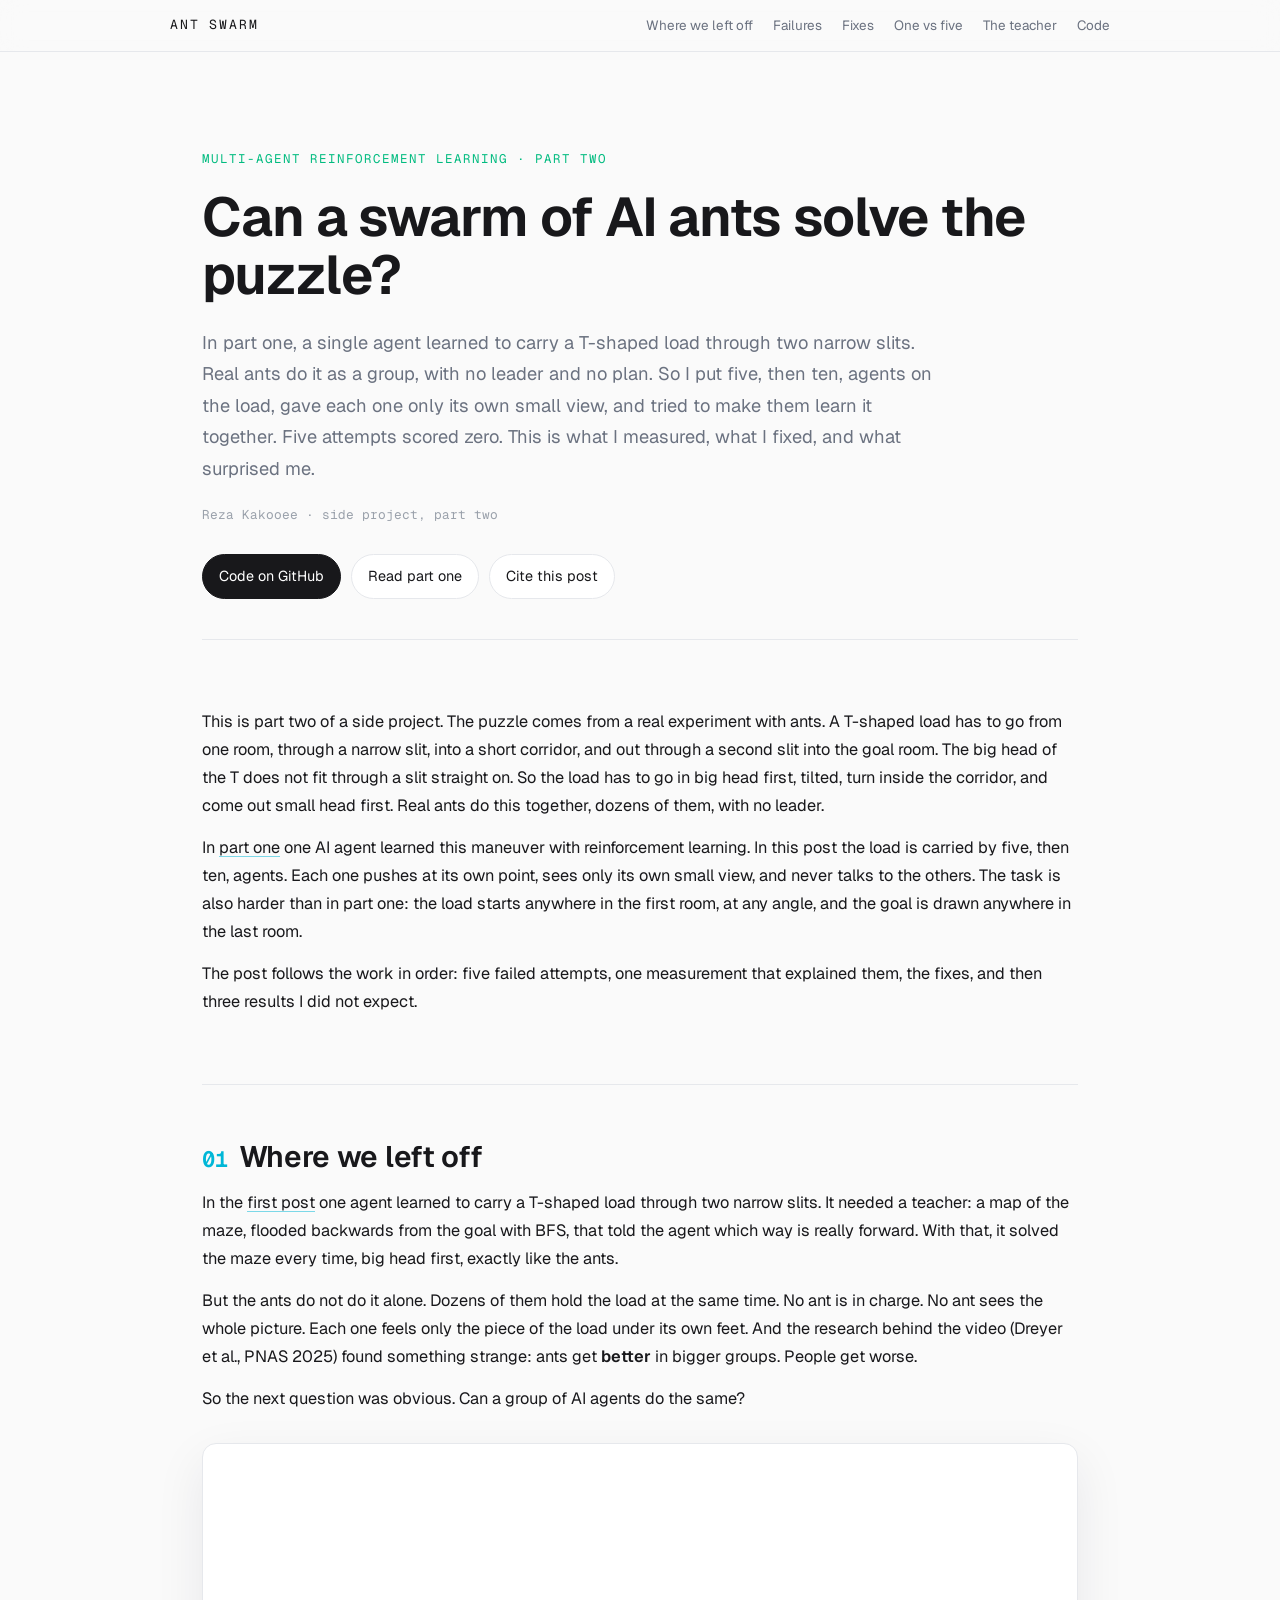
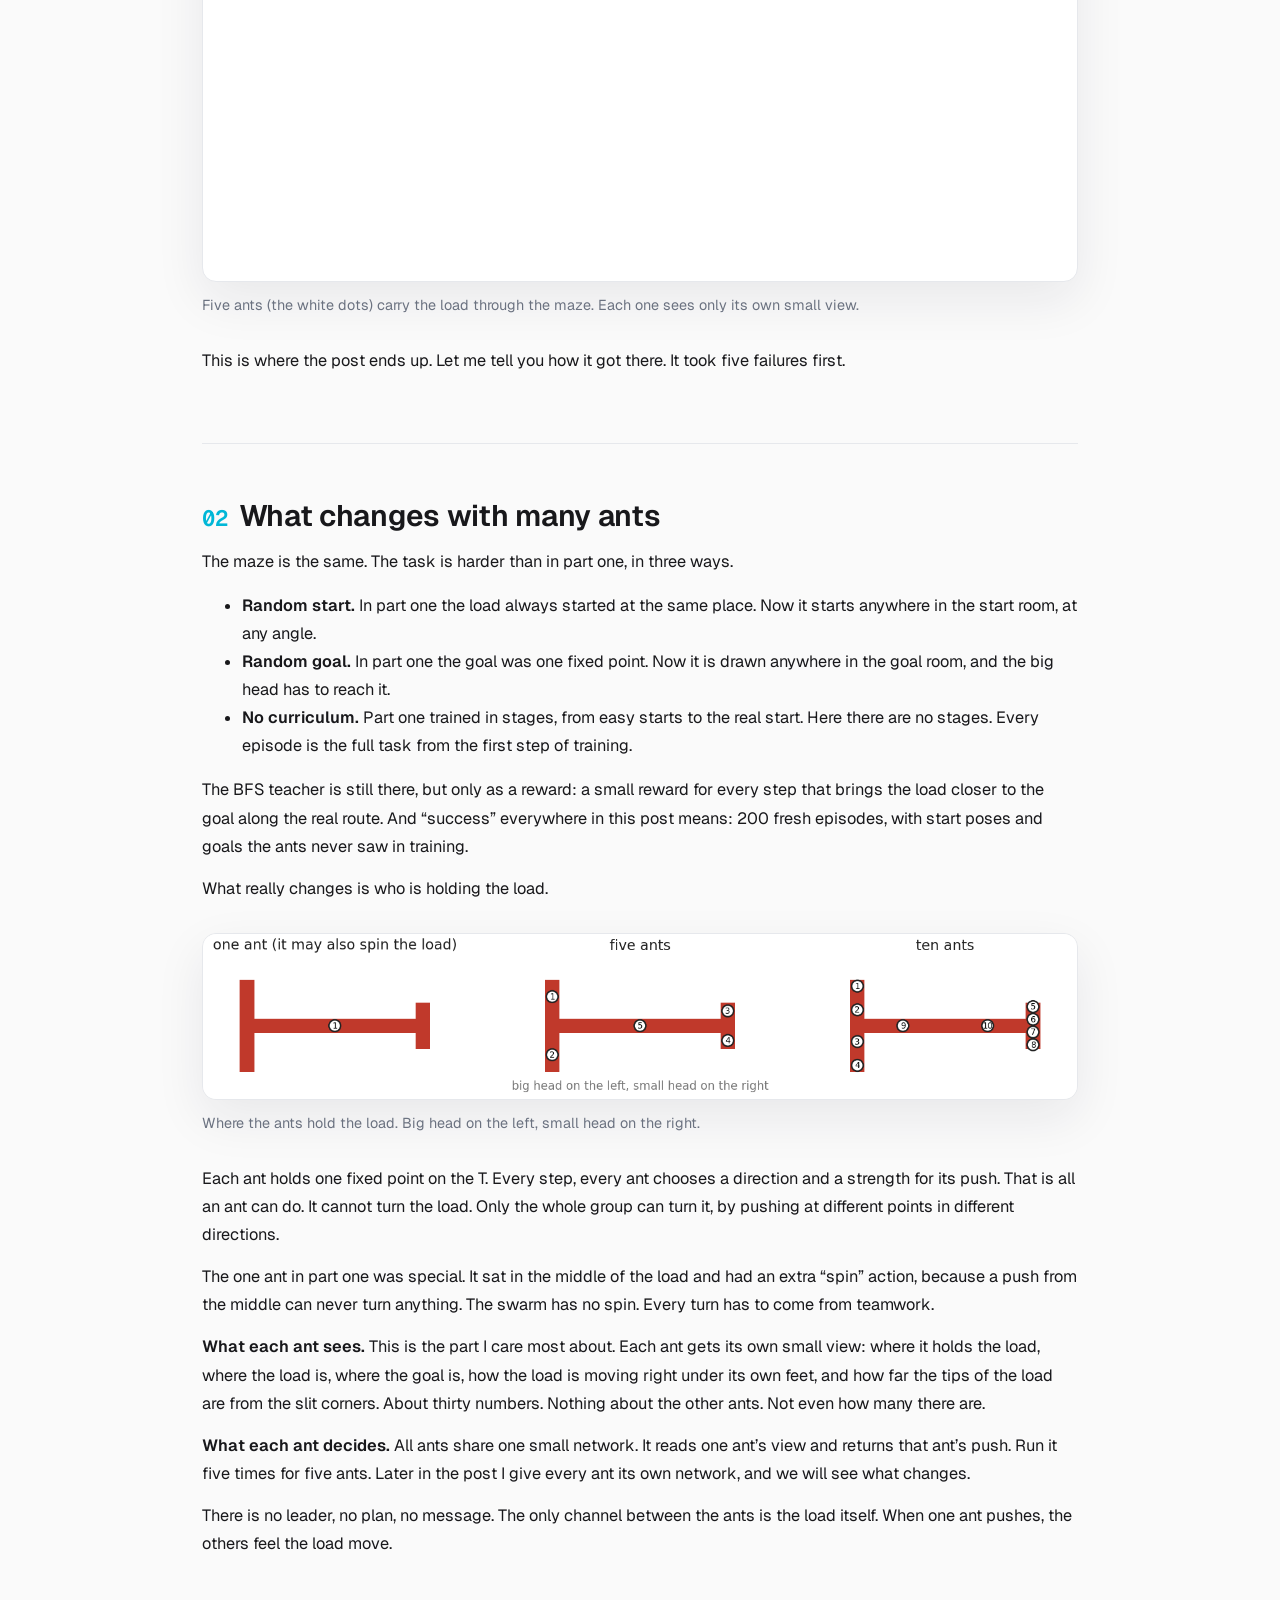
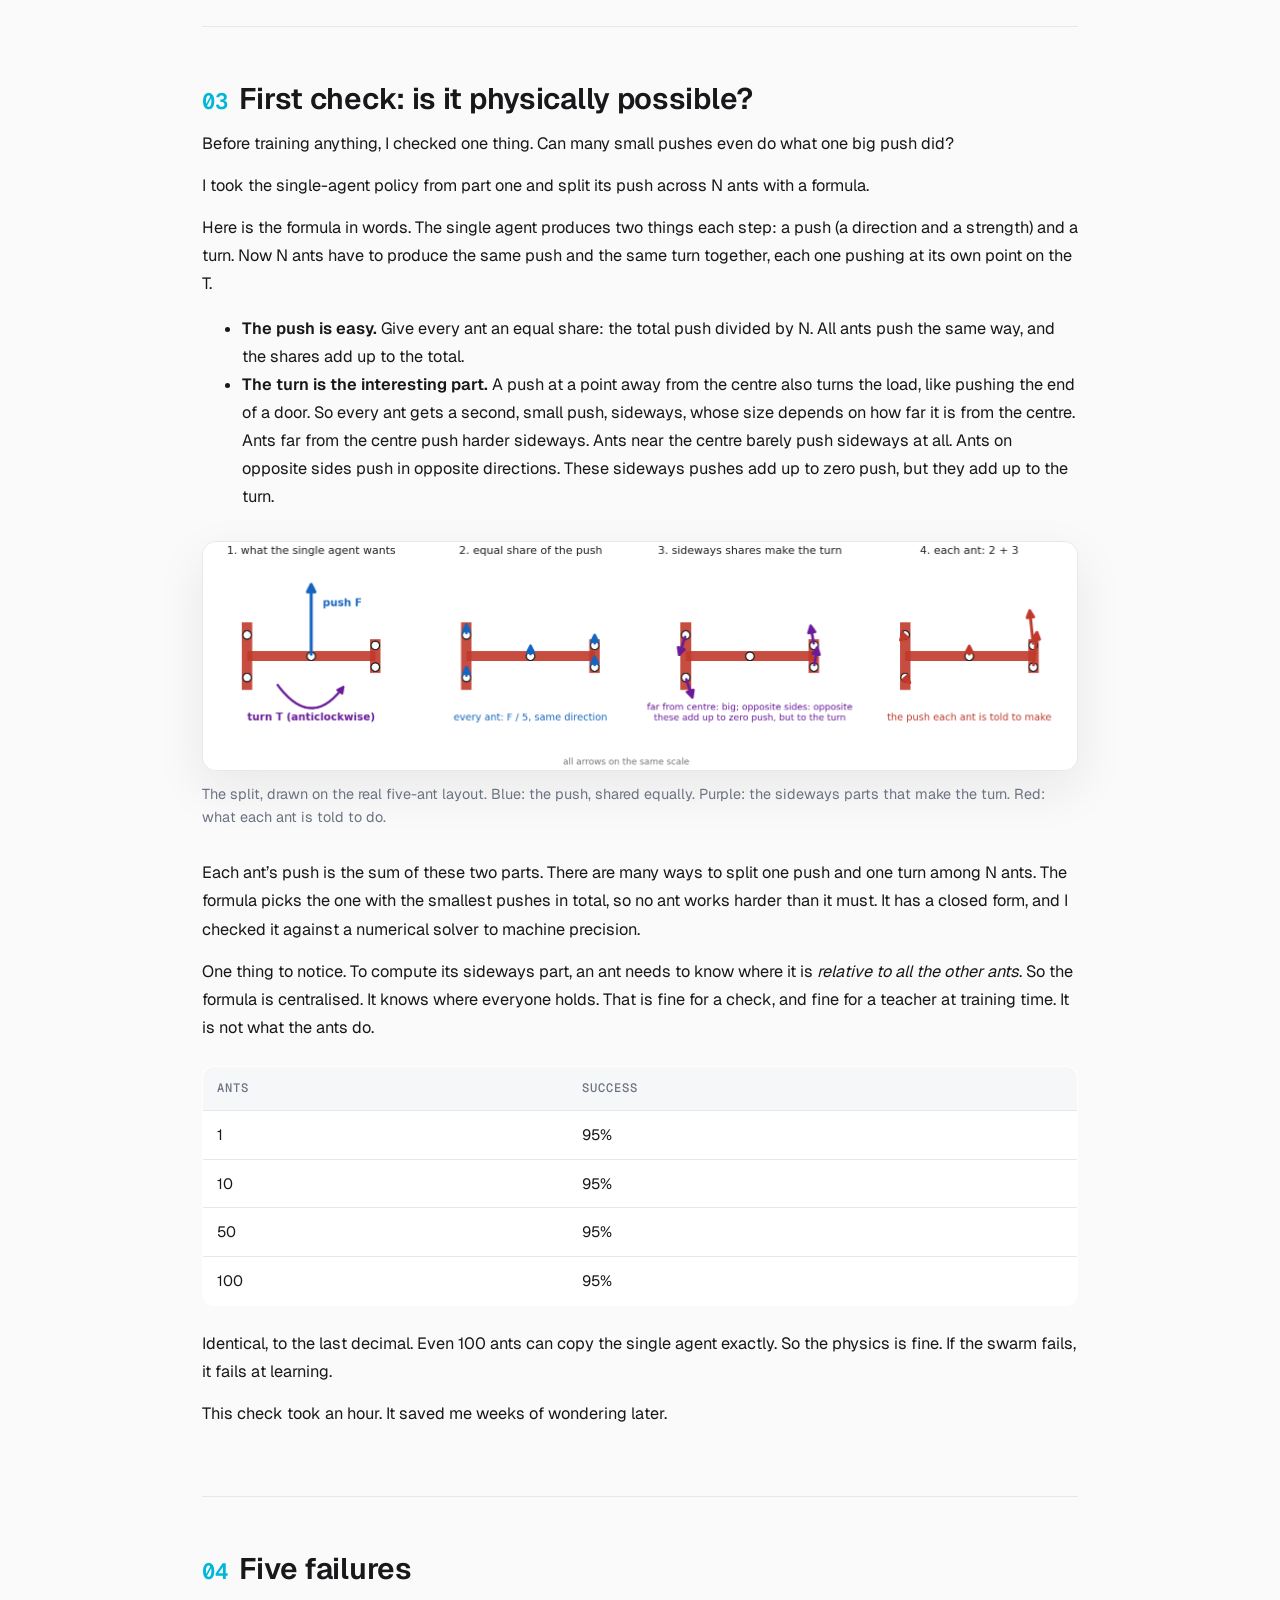
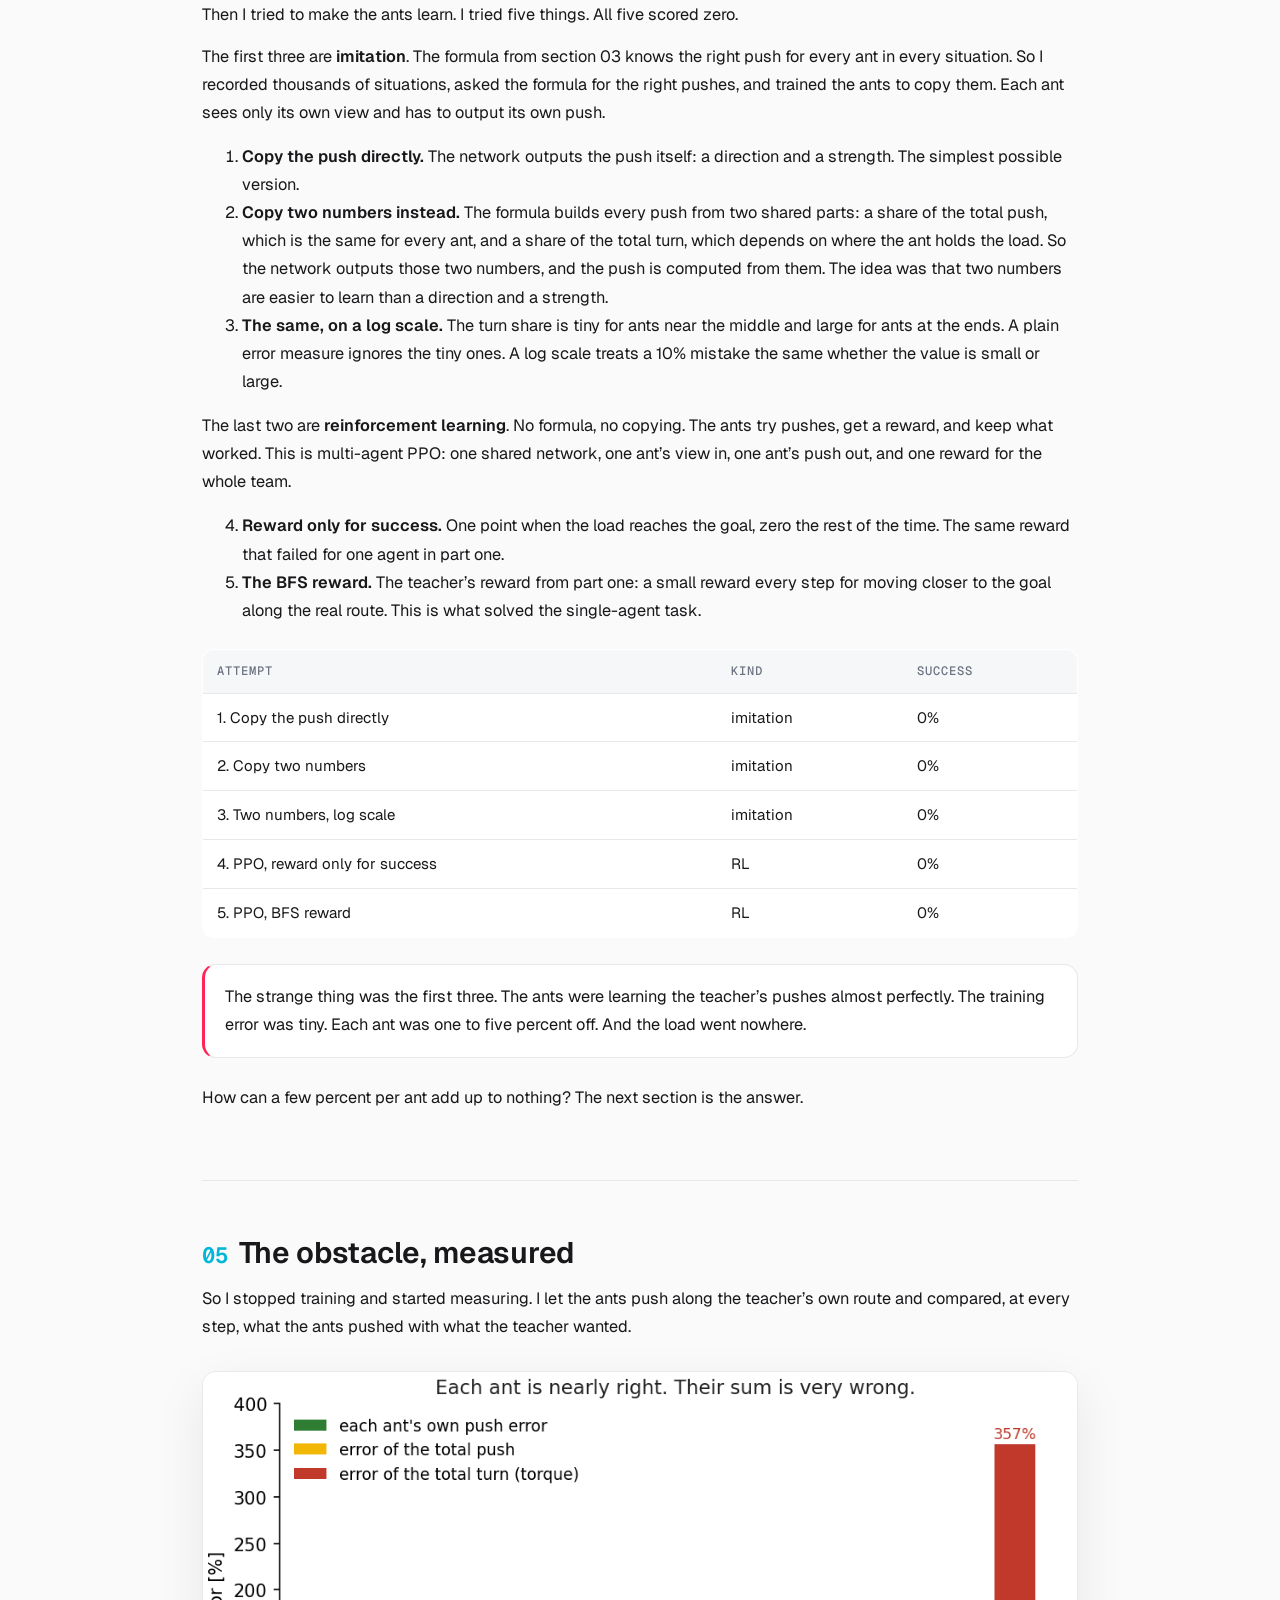
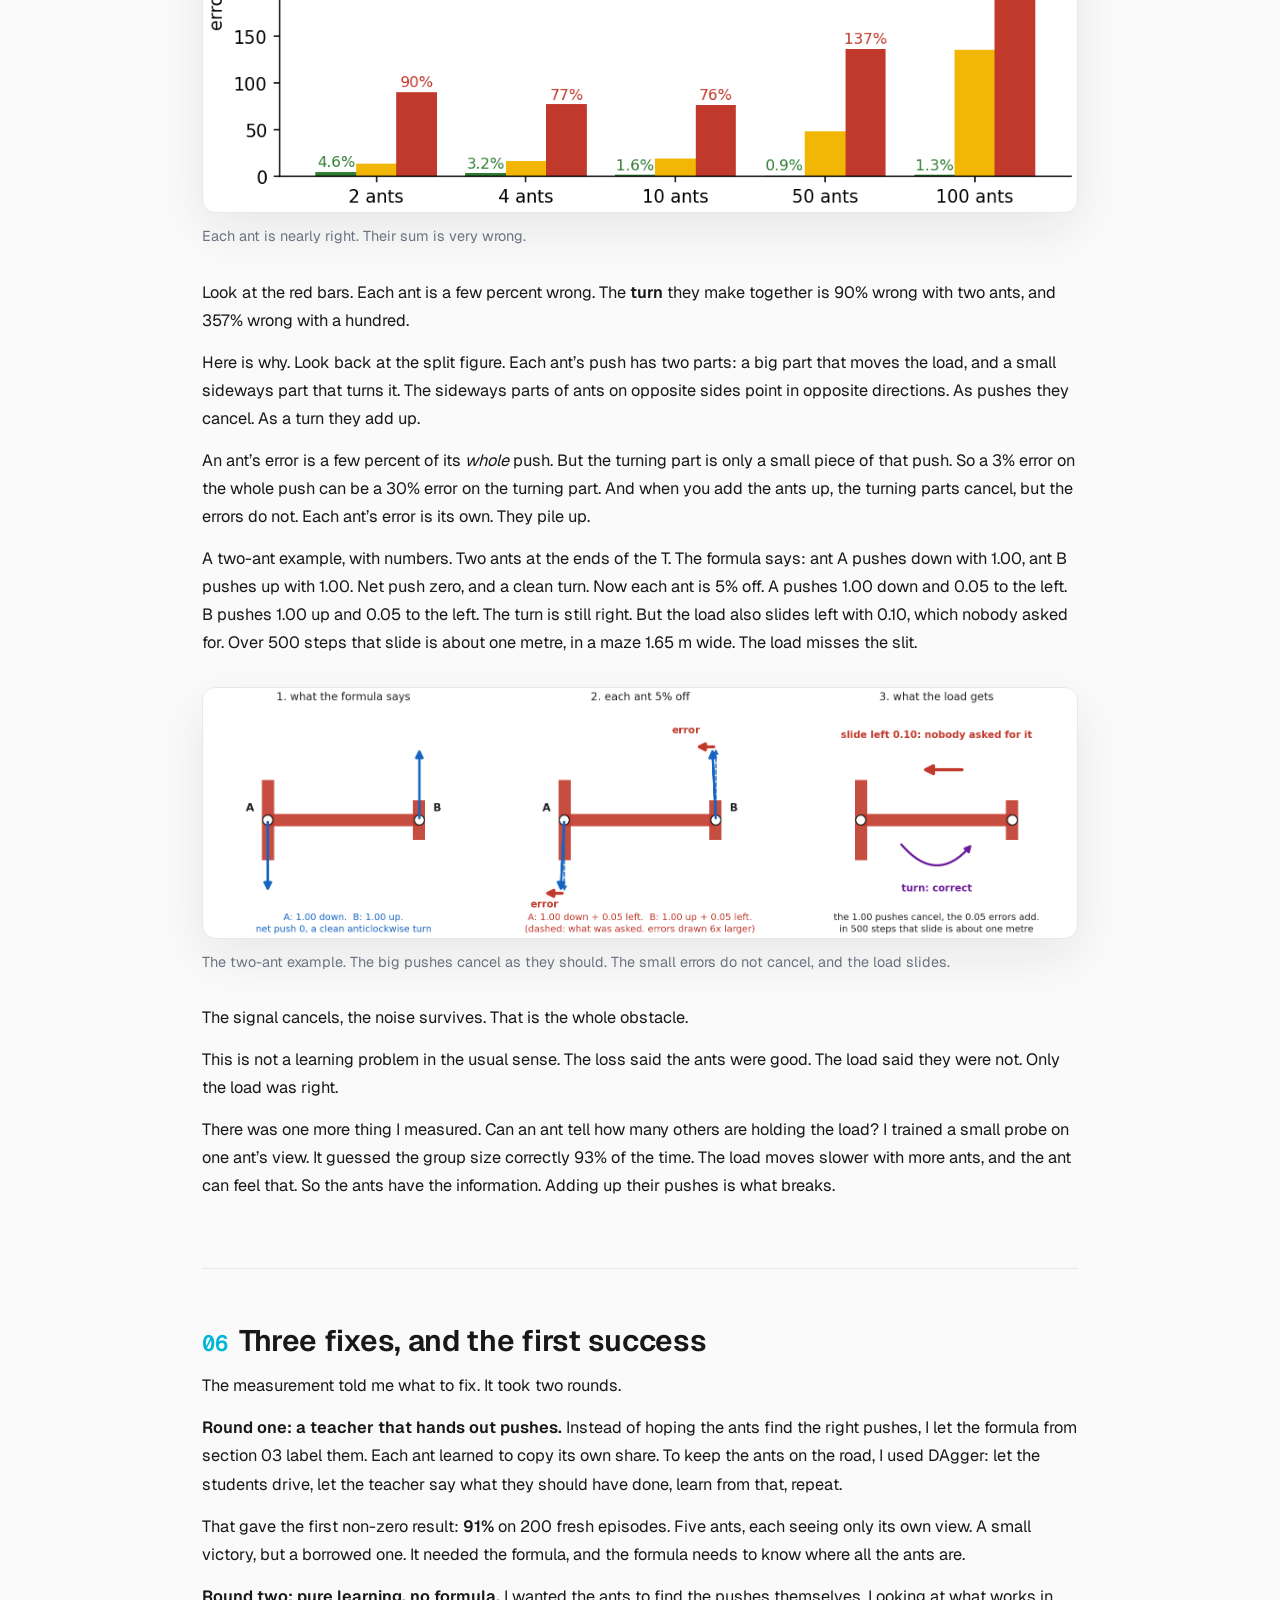
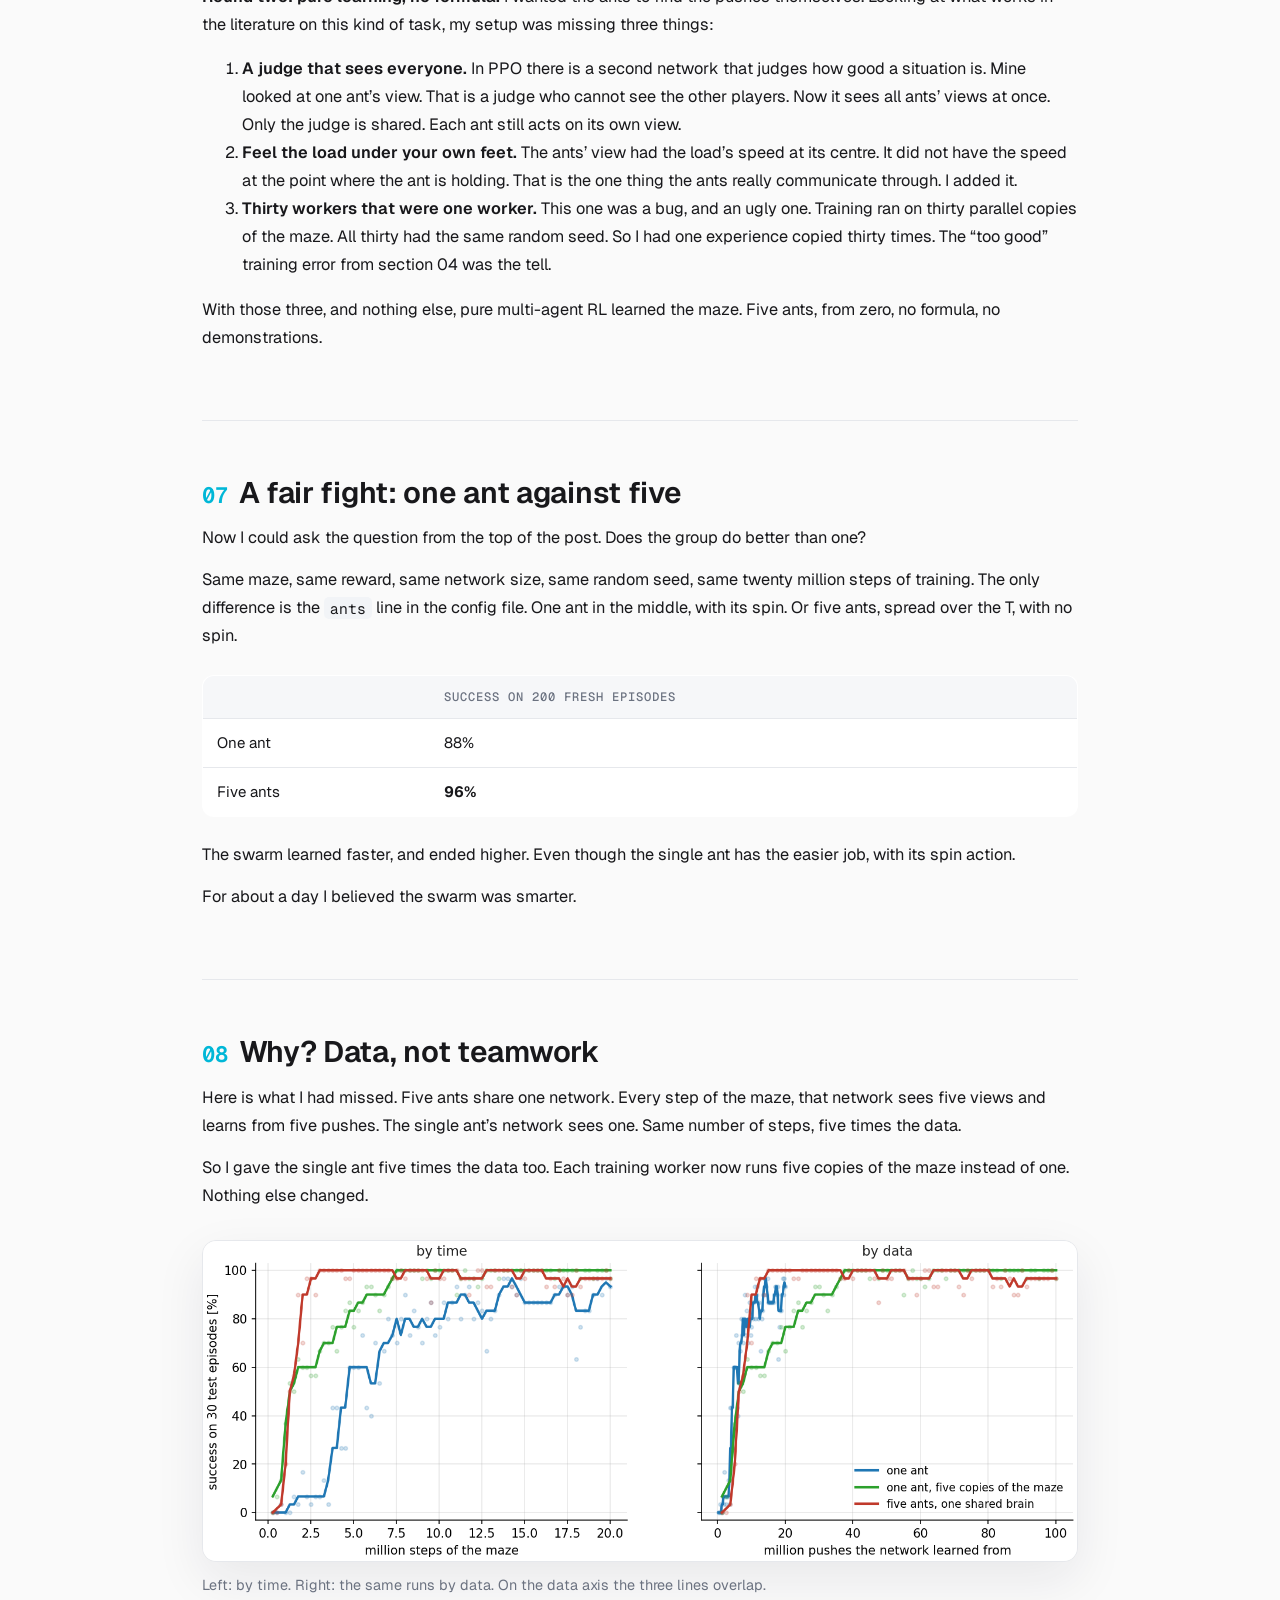
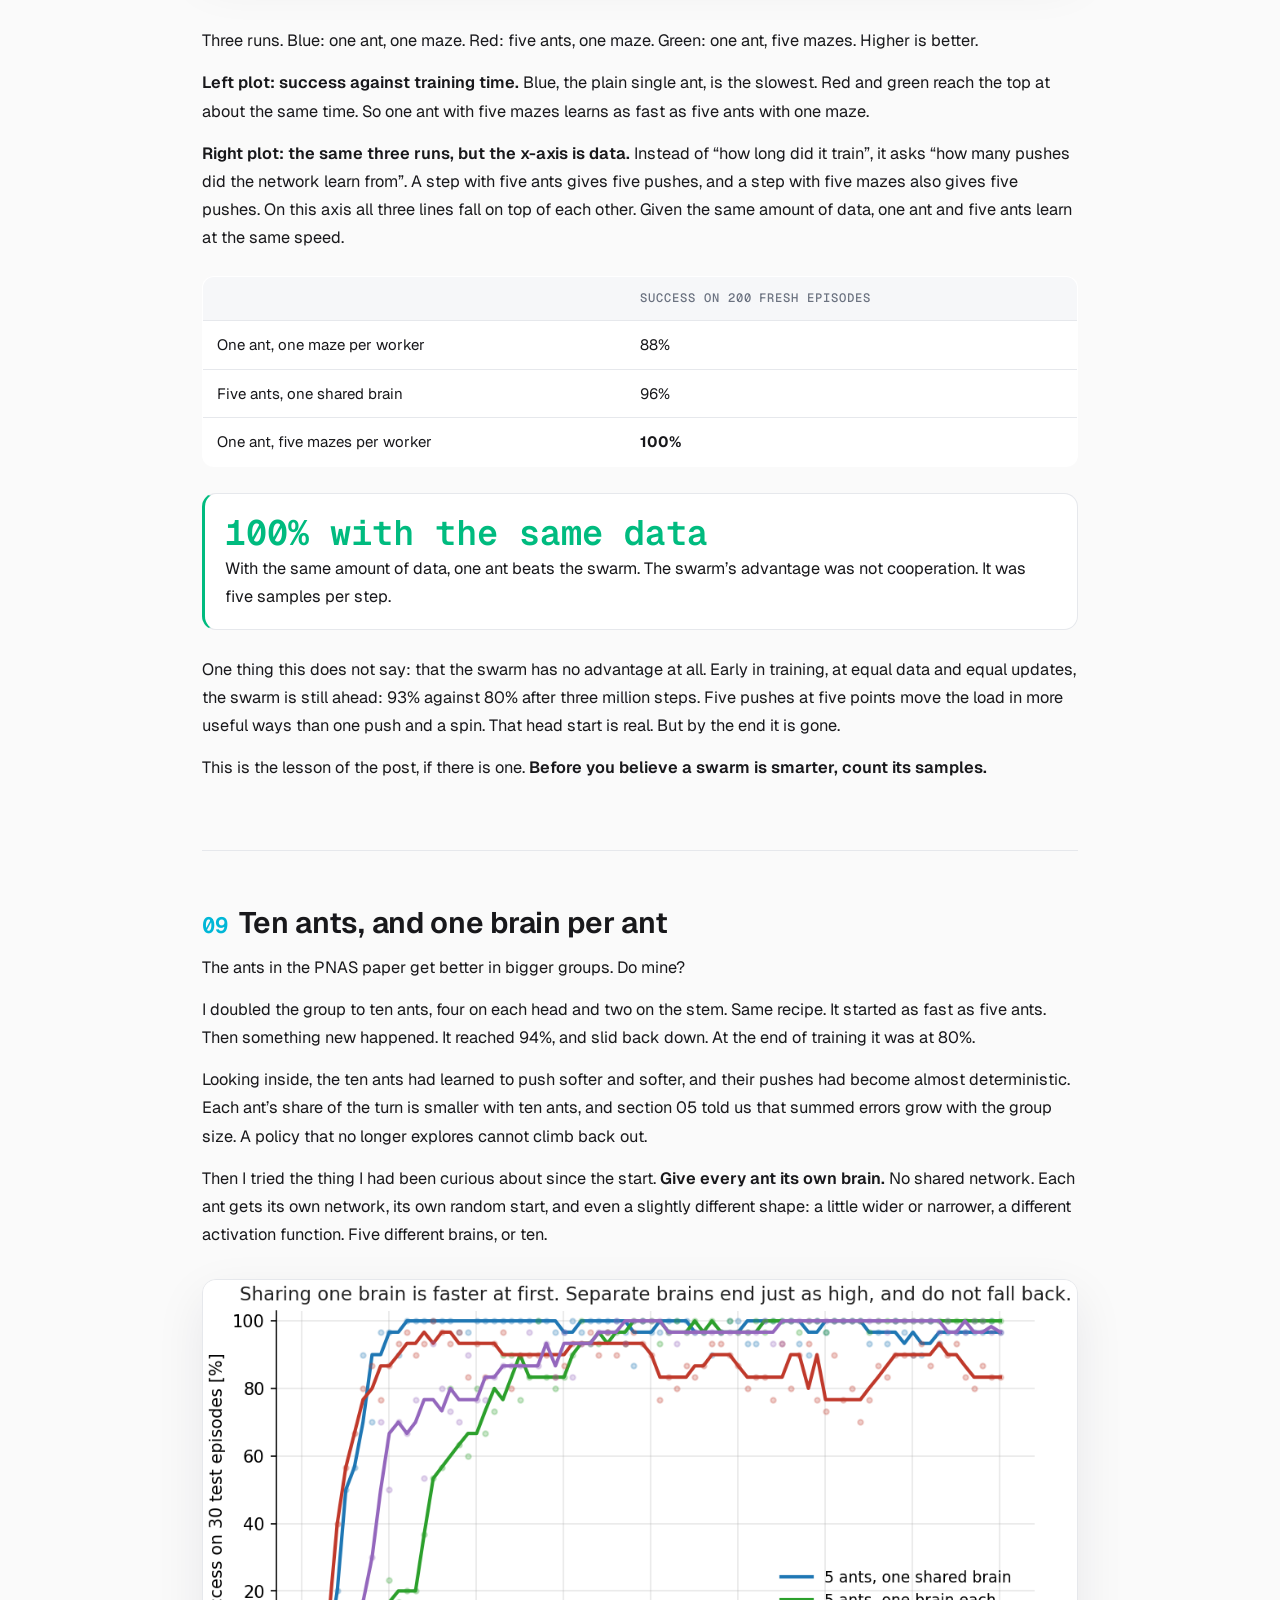
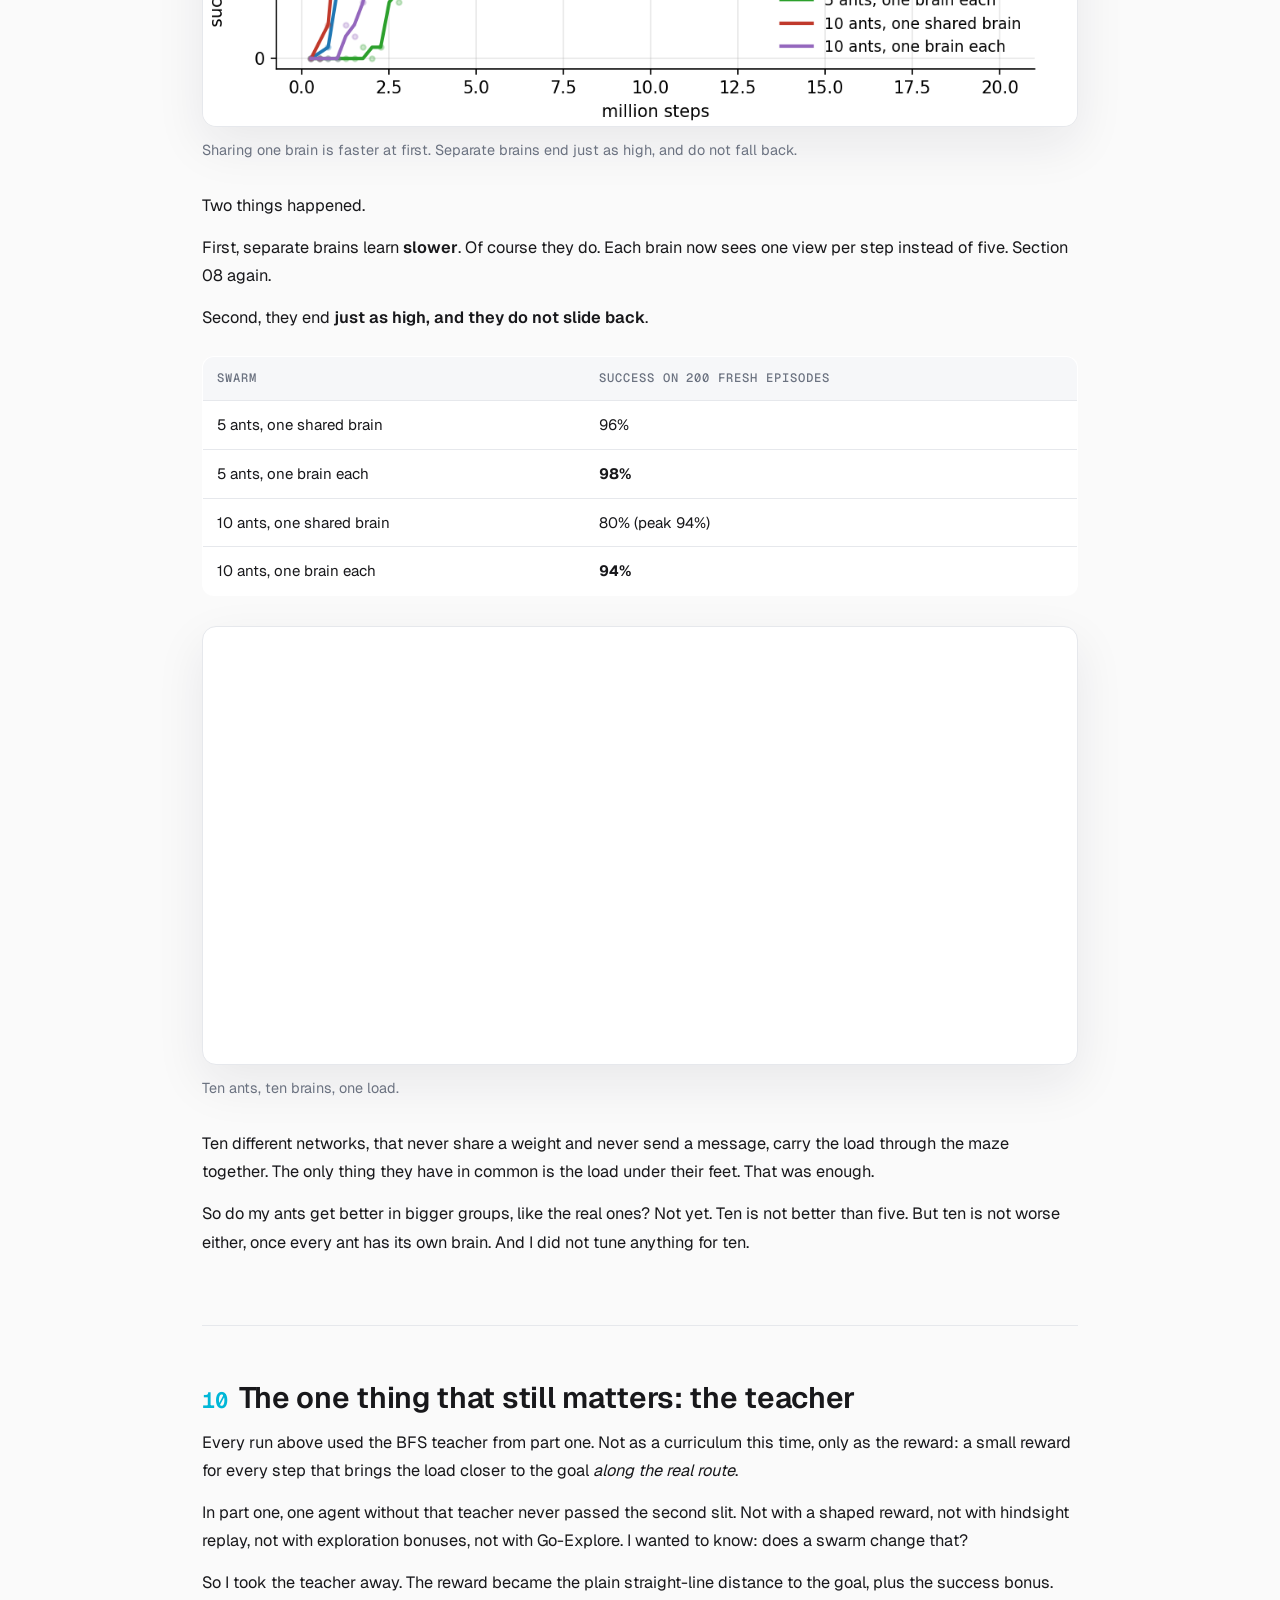
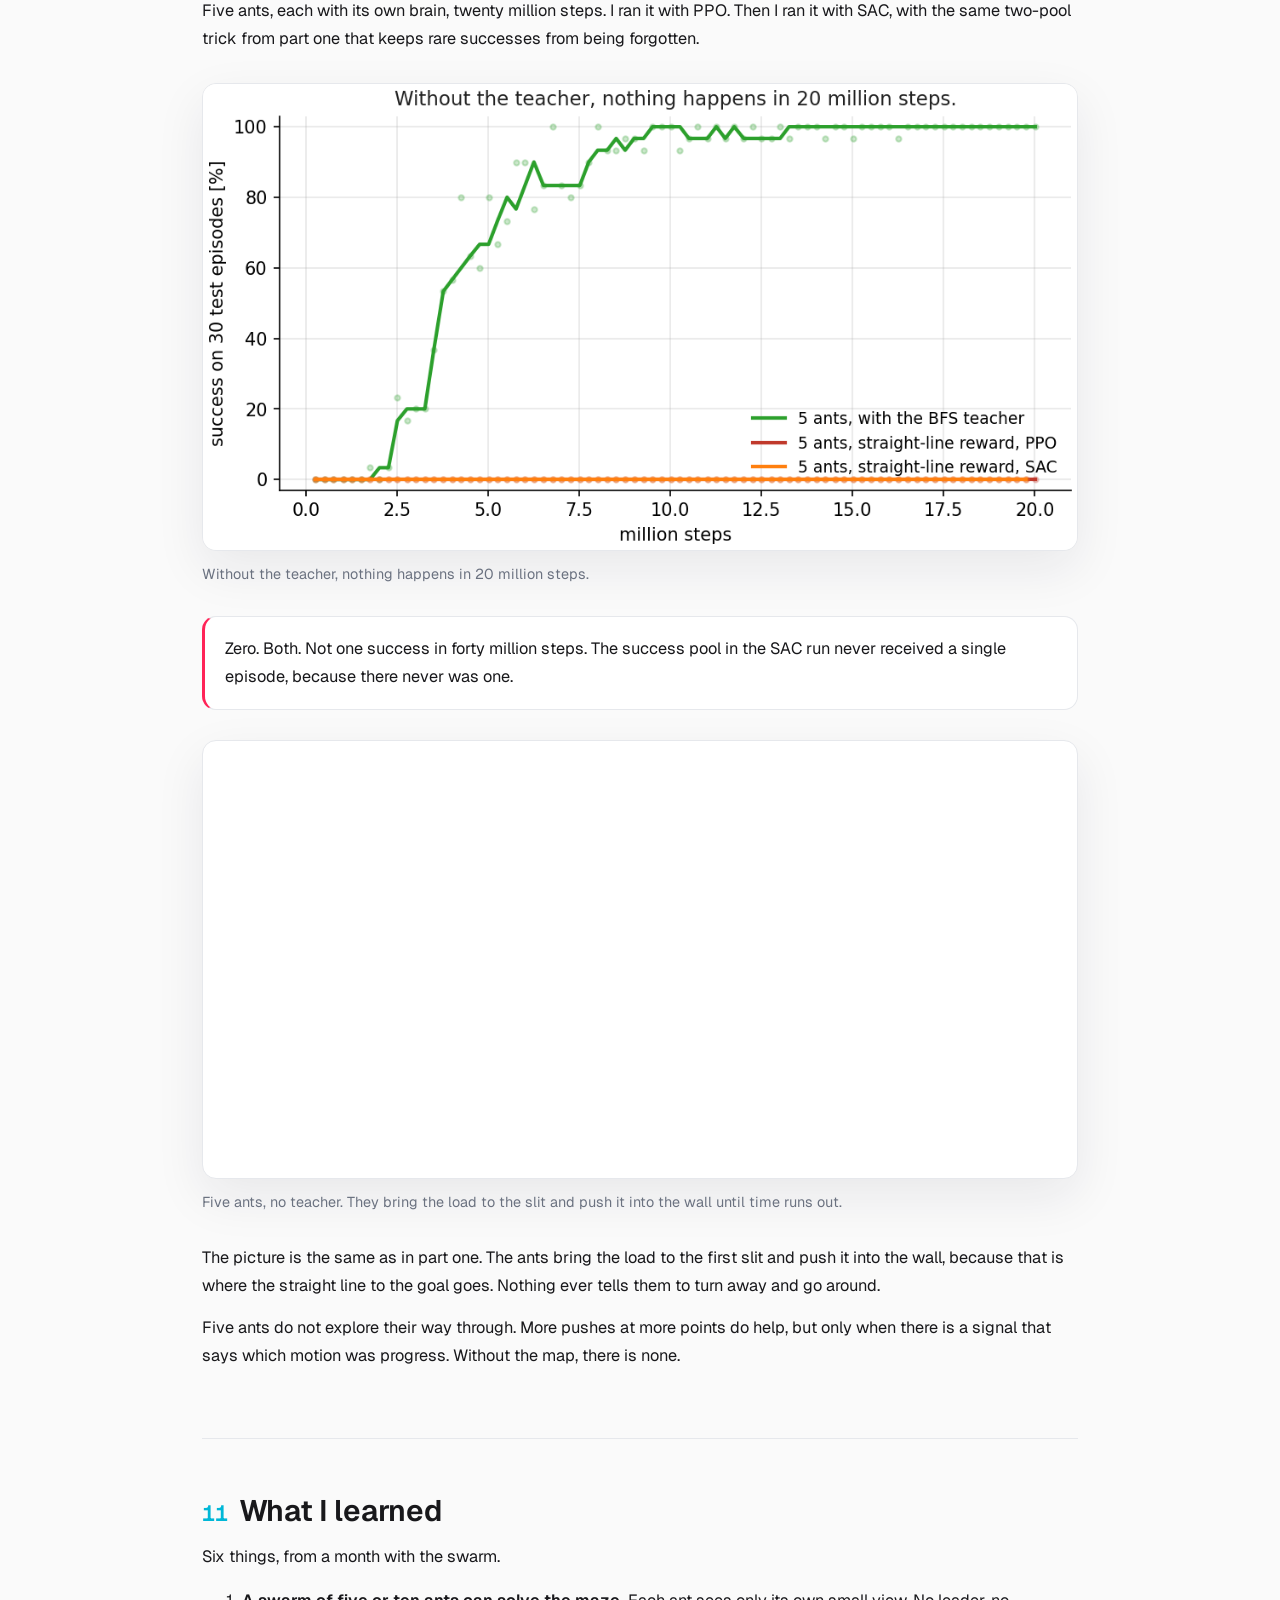
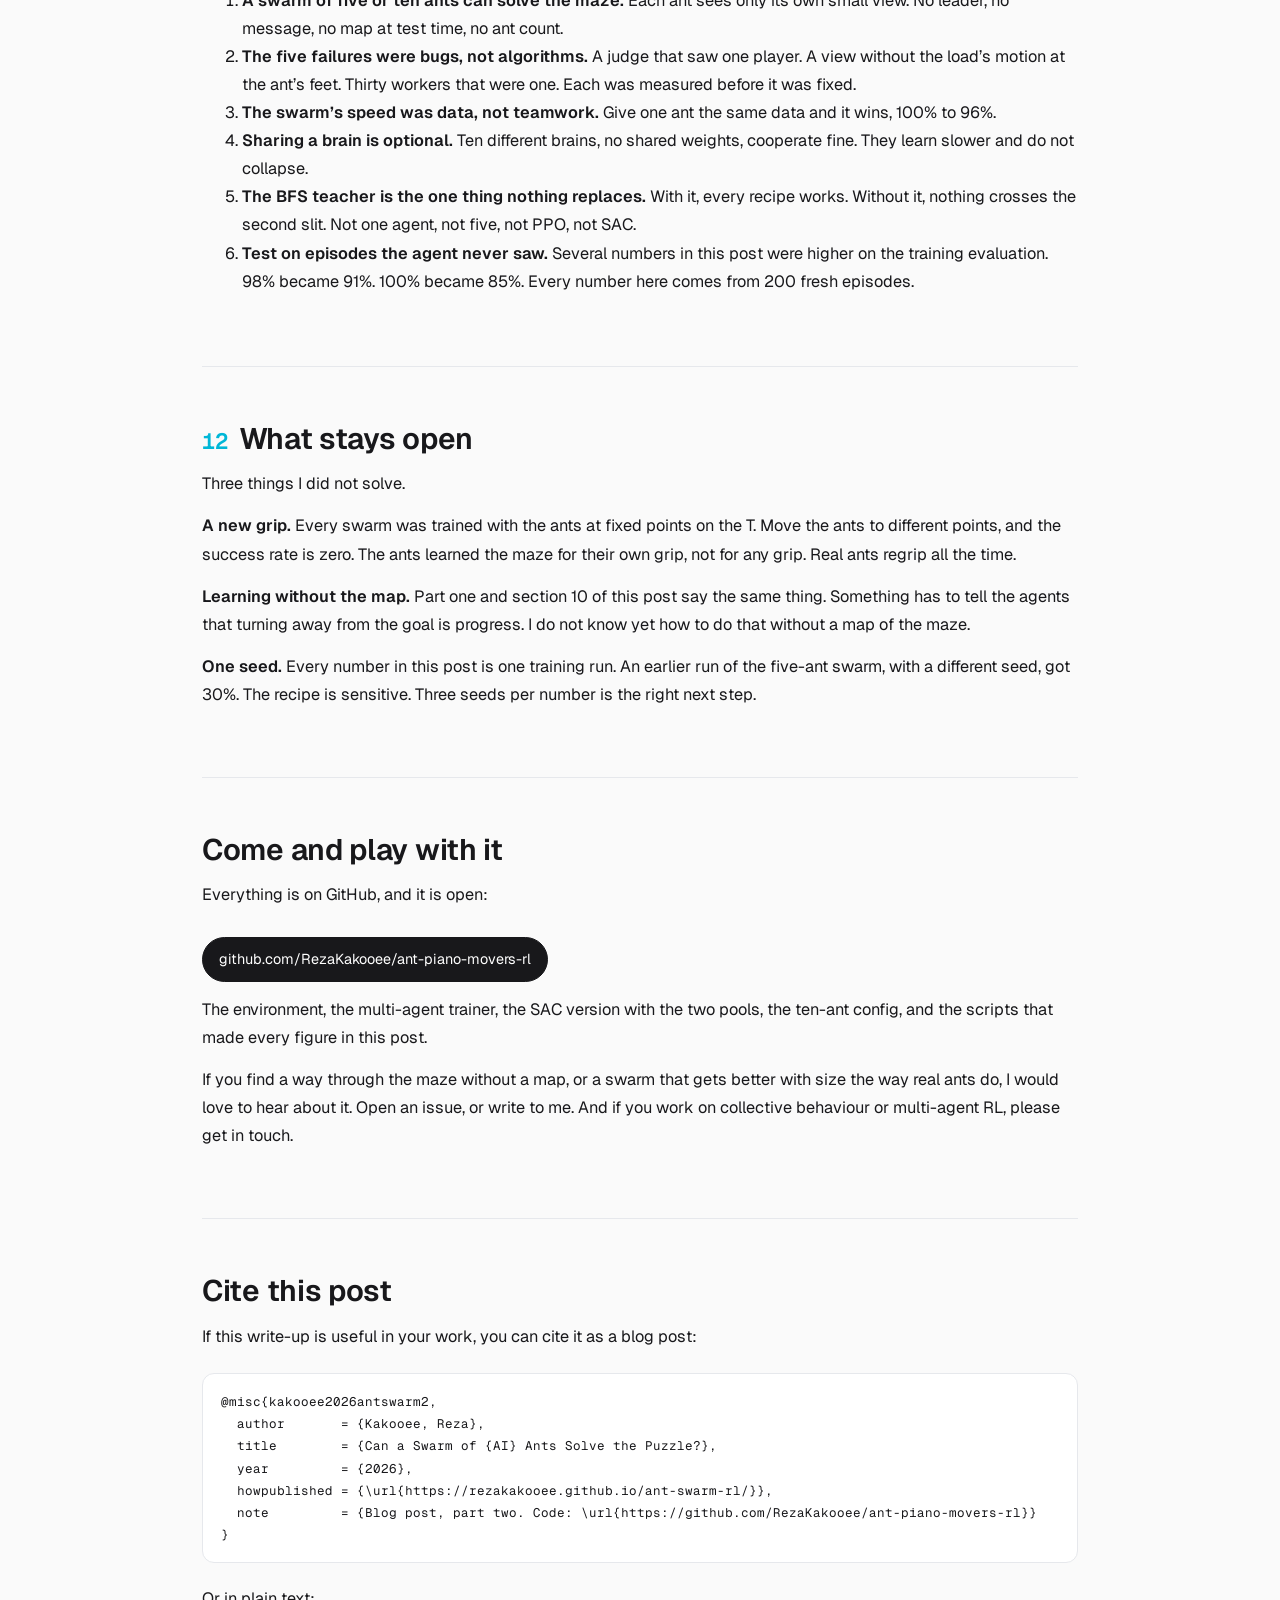
==== commit e5f2b96f: "blog 2 slightly modified" ====
--- a/blogs/02-can-a-swarm-solve-the-ant-puzzle/ant-swarm-rl/index.html
+++ b/blogs/02-can-a-swarm-solve-the-ant-puzzle/ant-swarm-rl/index.html
@@ -49,6 +49,30 @@
           </div>
         </section>
 
+        <!-- intro ------------------------------------------------------ -->
+        <section class="section" id="intro">
+          <p>
+            This is part two of a side project. The puzzle comes from a real experiment
+            with ants. A T-shaped load has to go from one room, through a narrow slit,
+            into a short corridor, and out through a second slit into the goal room. The
+            big head of the T does not fit through a slit straight on. So the load has to
+            go in big head first, tilted, turn inside the corridor, and come out small
+            head first. Real ants do this together, dozens of them, with no leader.
+          </p>
+          <p>
+            In <a href="https://rezakakooee.github.io/ant-piano-movers-rl/">part one</a>
+            one AI agent learned this maneuver with reinforcement learning. In this post
+            the load is carried by five, then ten, agents. Each one pushes at its own
+            point, sees only its own small view, and never talks to the others. The task
+            is also harder than in part one: the load starts anywhere in the first room,
+            at any angle, and the goal is drawn anywhere in the last room.
+          </p>
+          <p>
+            The post follows the work in order: five failed attempts, one measurement
+            that explained them, the fixes, and then three results I did not expect.
+          </p>
+        </section>
+
         <!-- 1 ---------------------------------------------------------- -->
         <section class="section" id="recap">
           <h2><span class="num">01</span>Where we left off</h2>
@@ -80,10 +104,29 @@
         <!-- 2 ---------------------------------------------------------- -->
         <section class="section" id="setup">
           <h2><span class="num">02</span>What changes with many ants</h2>
-          <p>
-            Everything about the maze stays the same. What changes is who is holding the
-            load.
-          </p>
+          <p>The maze is the same. The task is harder than in part one, in three ways.</p>
+          <ul>
+            <li>
+              <strong>Random start.</strong> In part one the load always started at the
+              same place. Now it starts anywhere in the start room, at any angle.
+            </li>
+            <li>
+              <strong>Random goal.</strong> In part one the goal was one fixed point. Now
+              it is drawn anywhere in the goal room, and the big head has to reach it.
+            </li>
+            <li>
+              <strong>No curriculum.</strong> Part one trained in stages, from easy starts
+              to the real start. Here there are no stages. Every episode is the full task
+              from the first step of training.
+            </li>
+          </ul>
+          <p>
+            The BFS teacher is still there, but only as a reward: a small reward for every
+            step that brings the load closer to the goal along the real route. And
+            &ldquo;success&rdquo; everywhere in this post means: 200 fresh episodes, with
+            start poses and goals the ants never saw in training.
+          </p>
+          <p>What really changes is who is holding the load.</p>
           <figure>
             <img src="assets/ant_layouts.png" alt="The T-shaped load with one, five and ten attachment points marked.">
             <figcaption>Where the ants hold the load. Big head on the left, small head on the right.</figcaption>
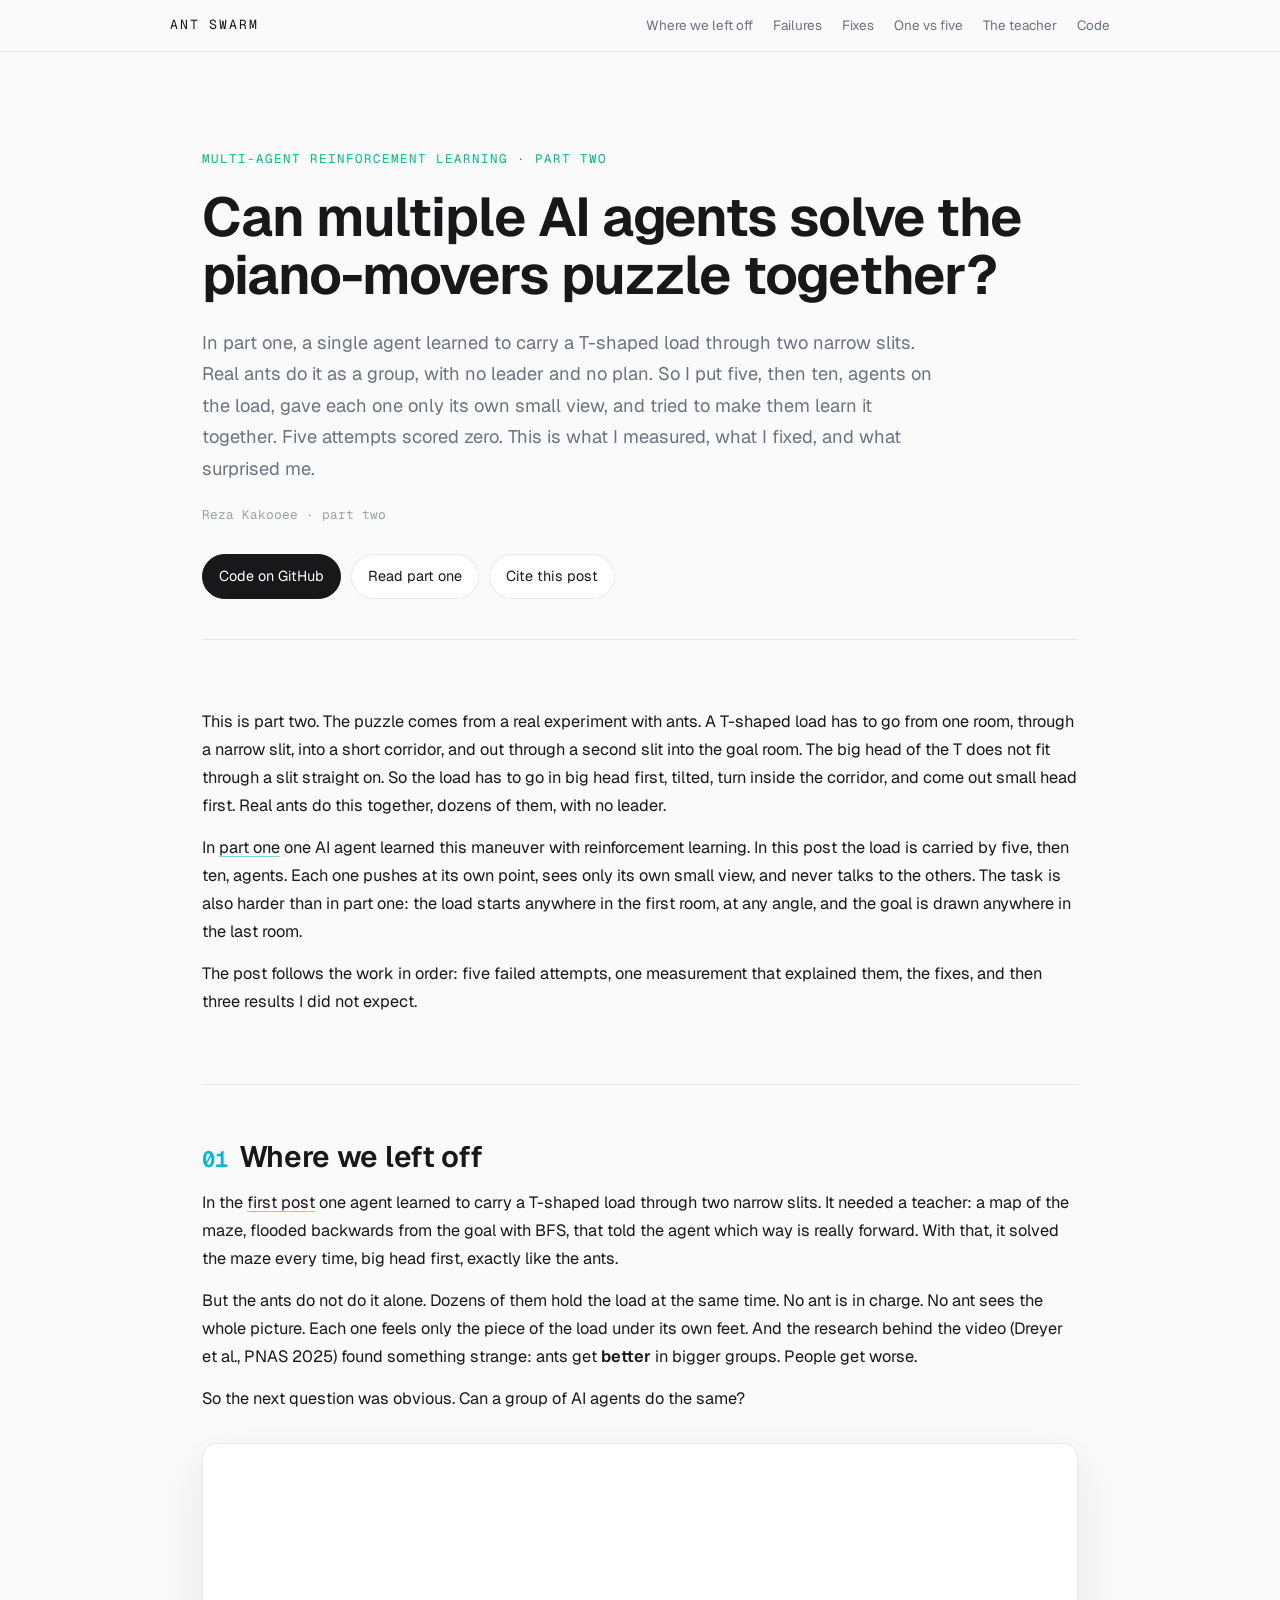
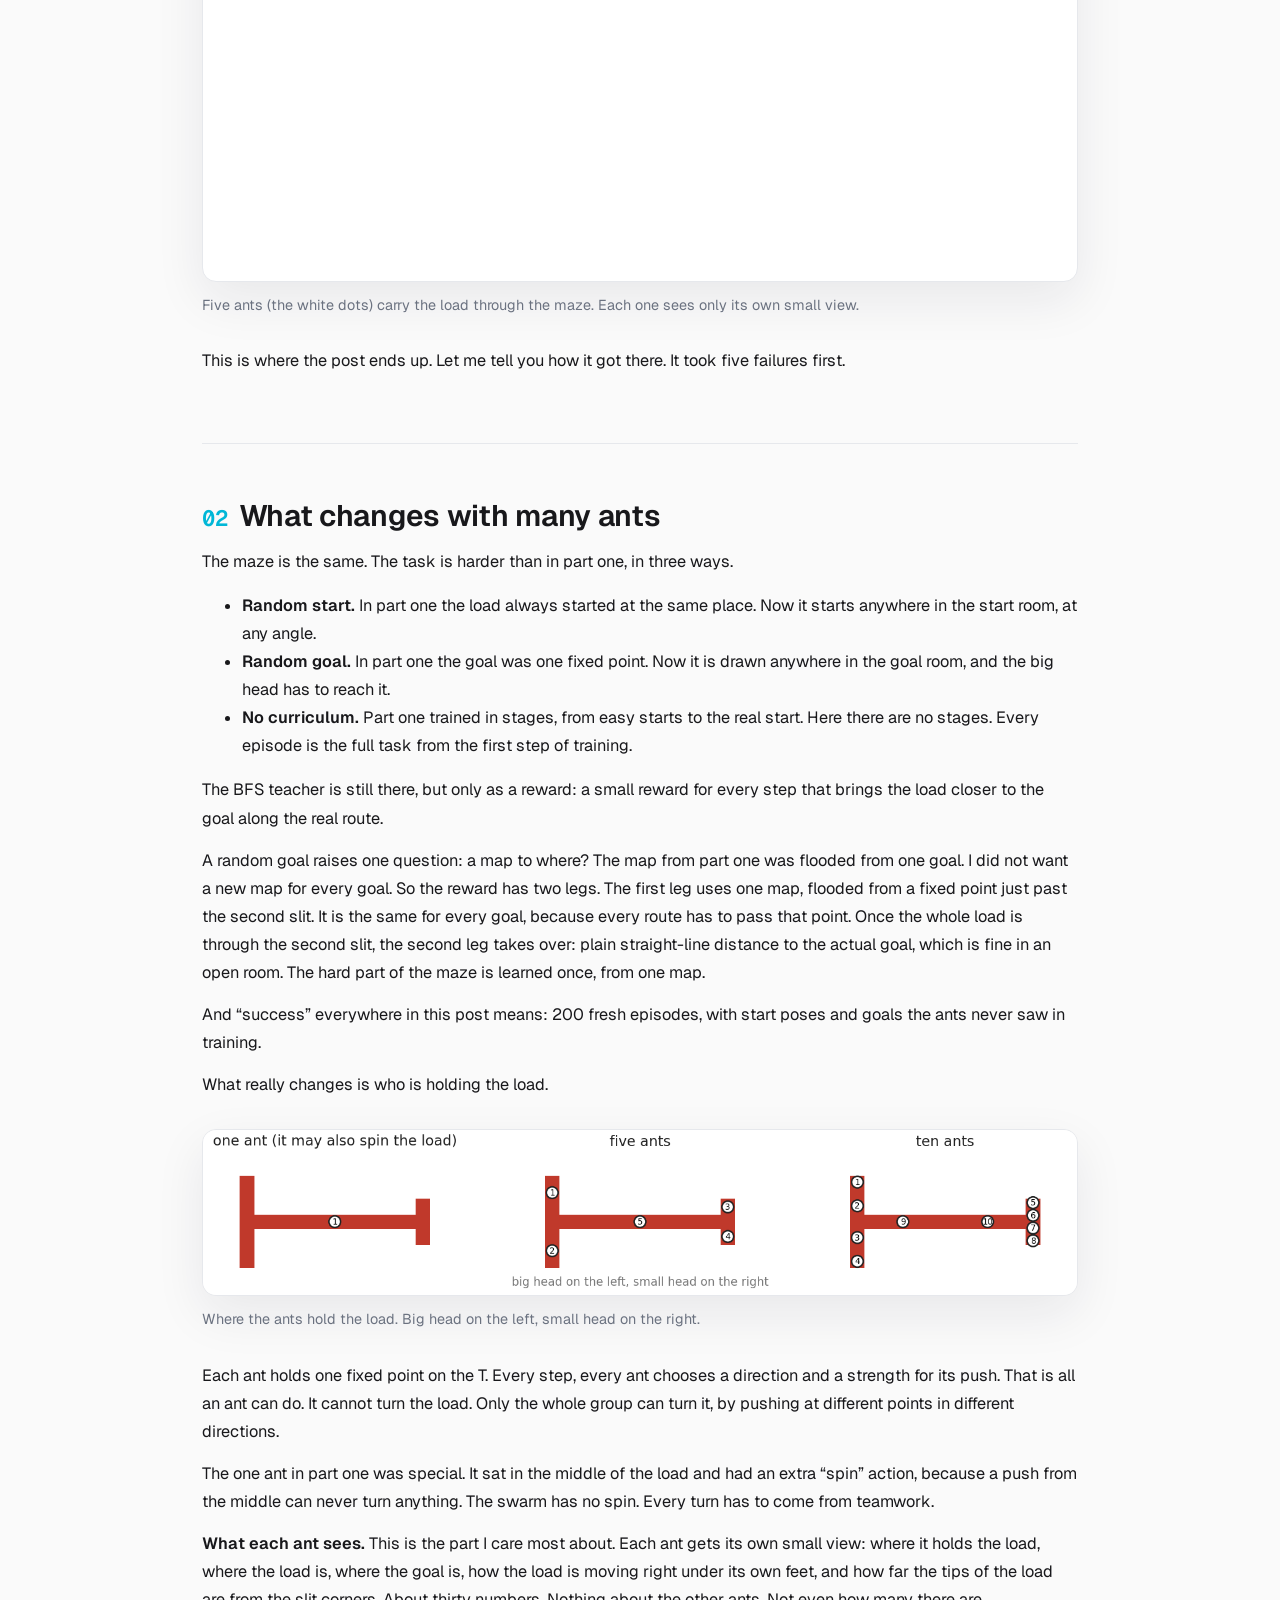
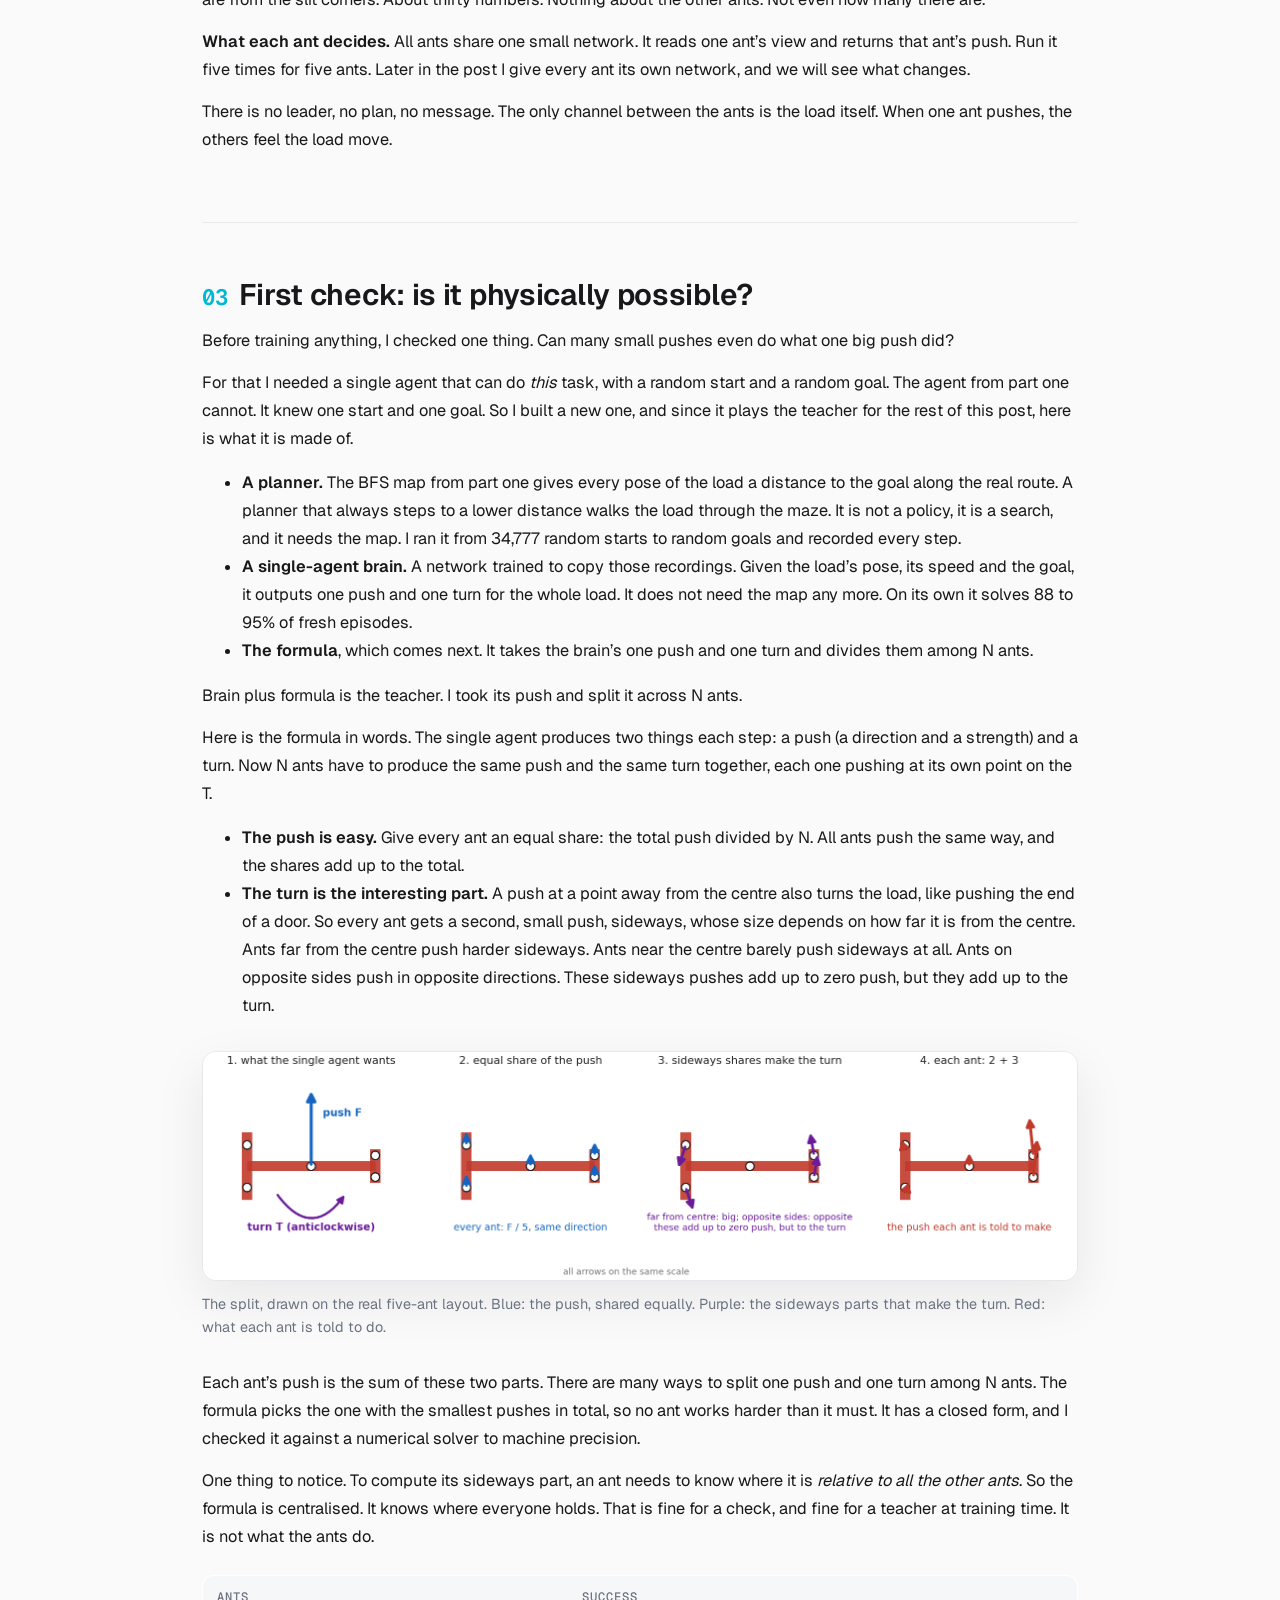
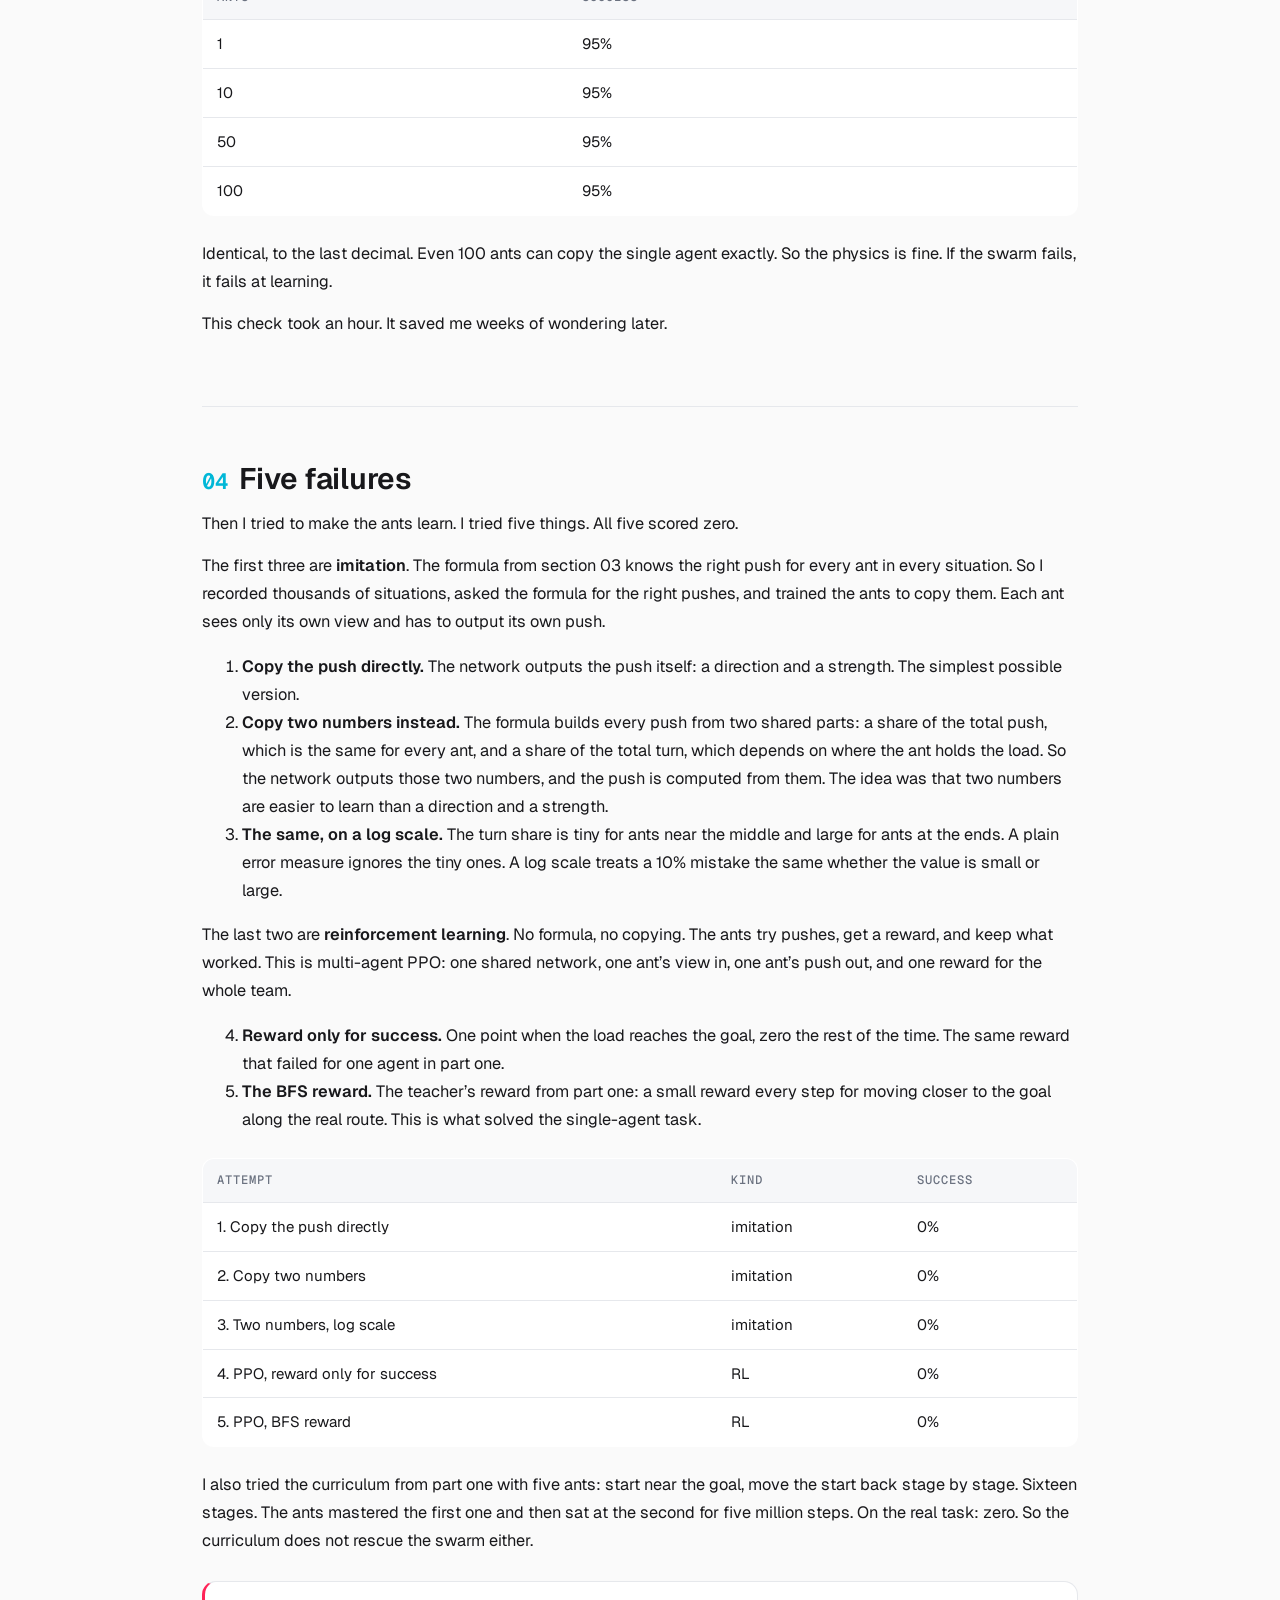
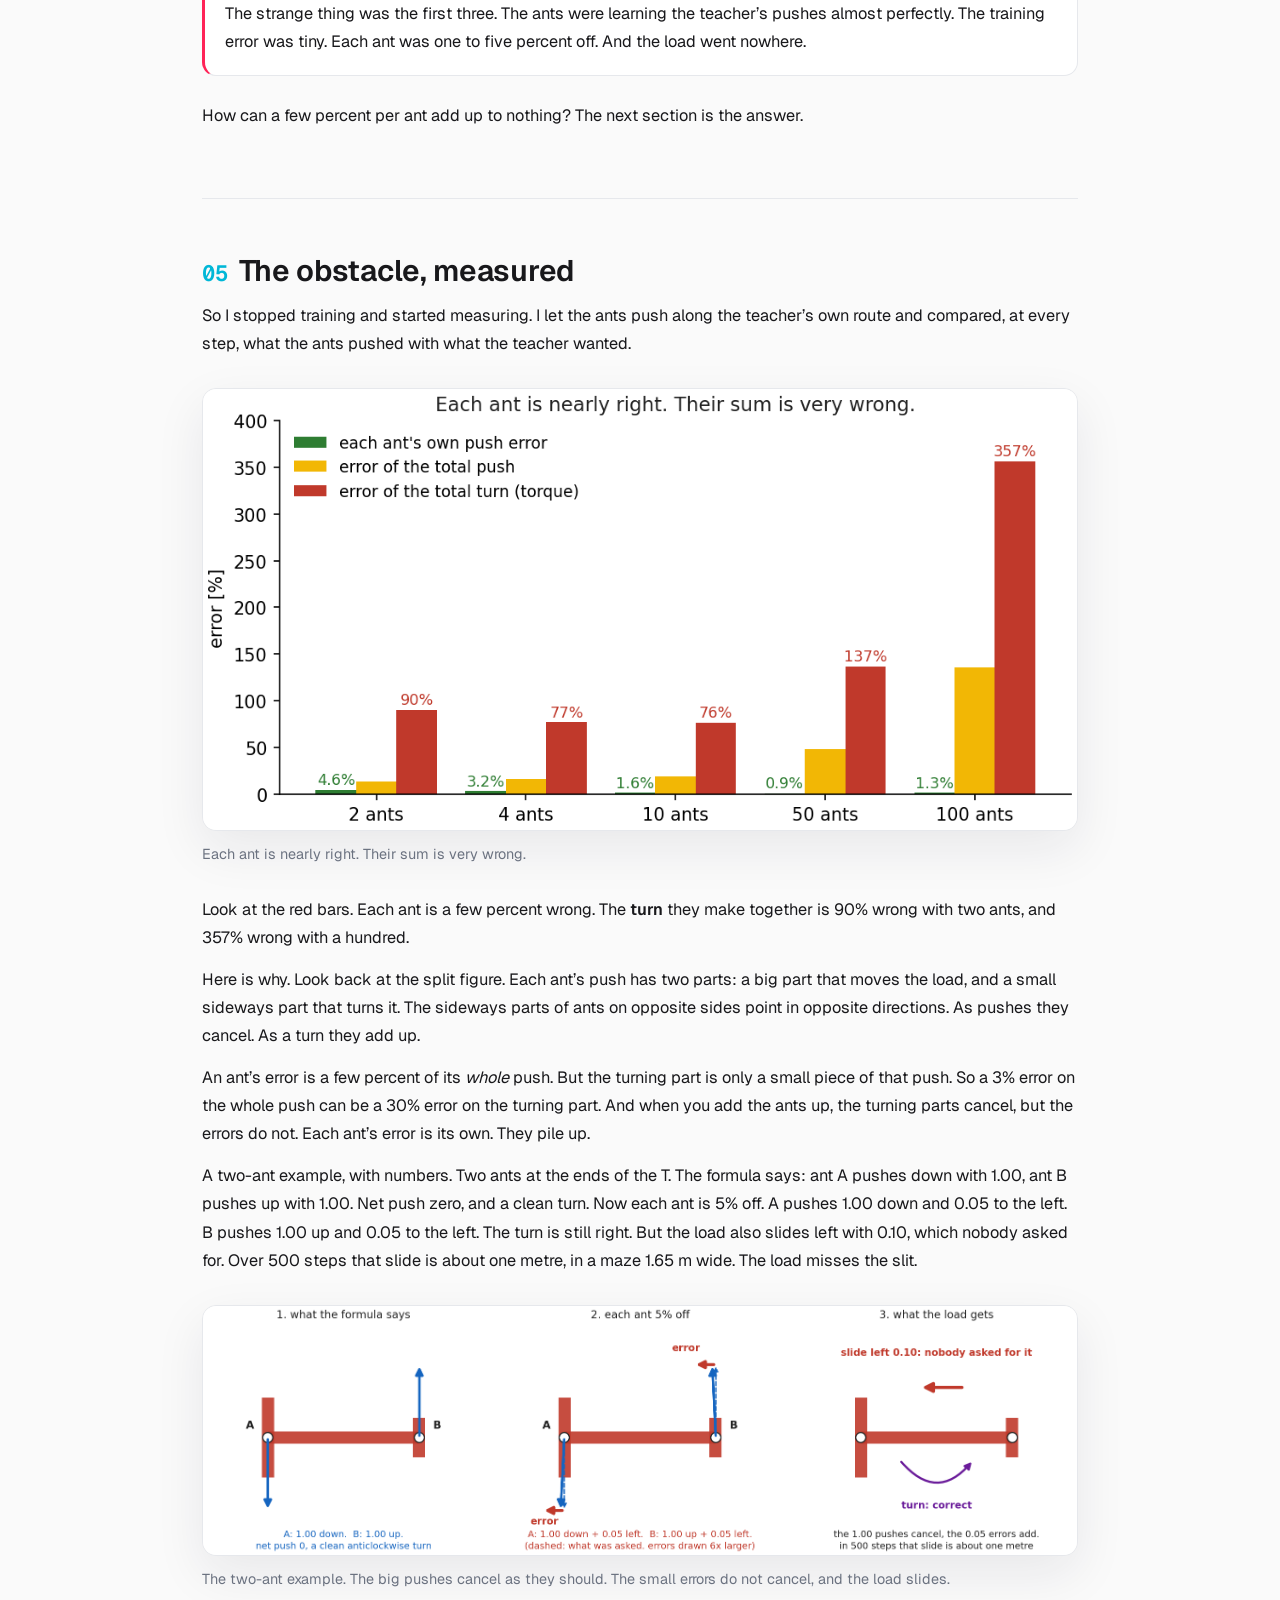
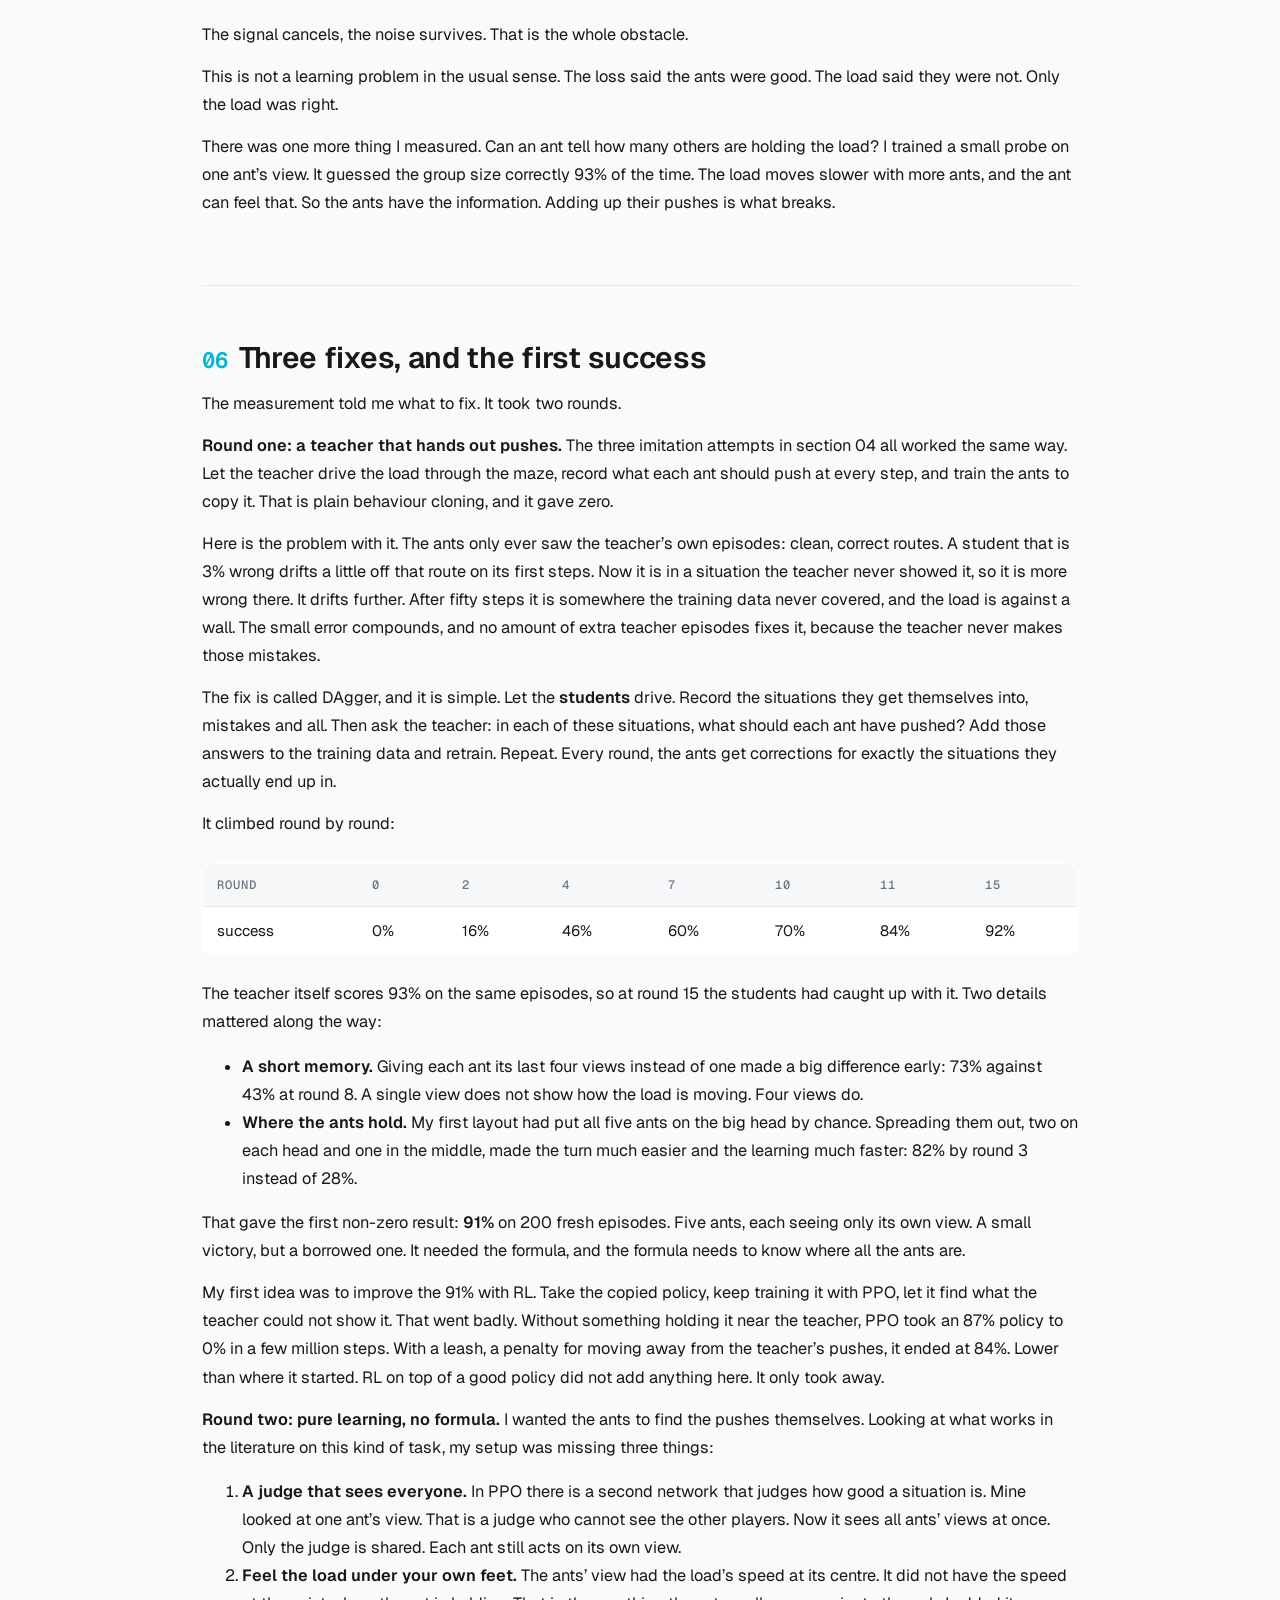
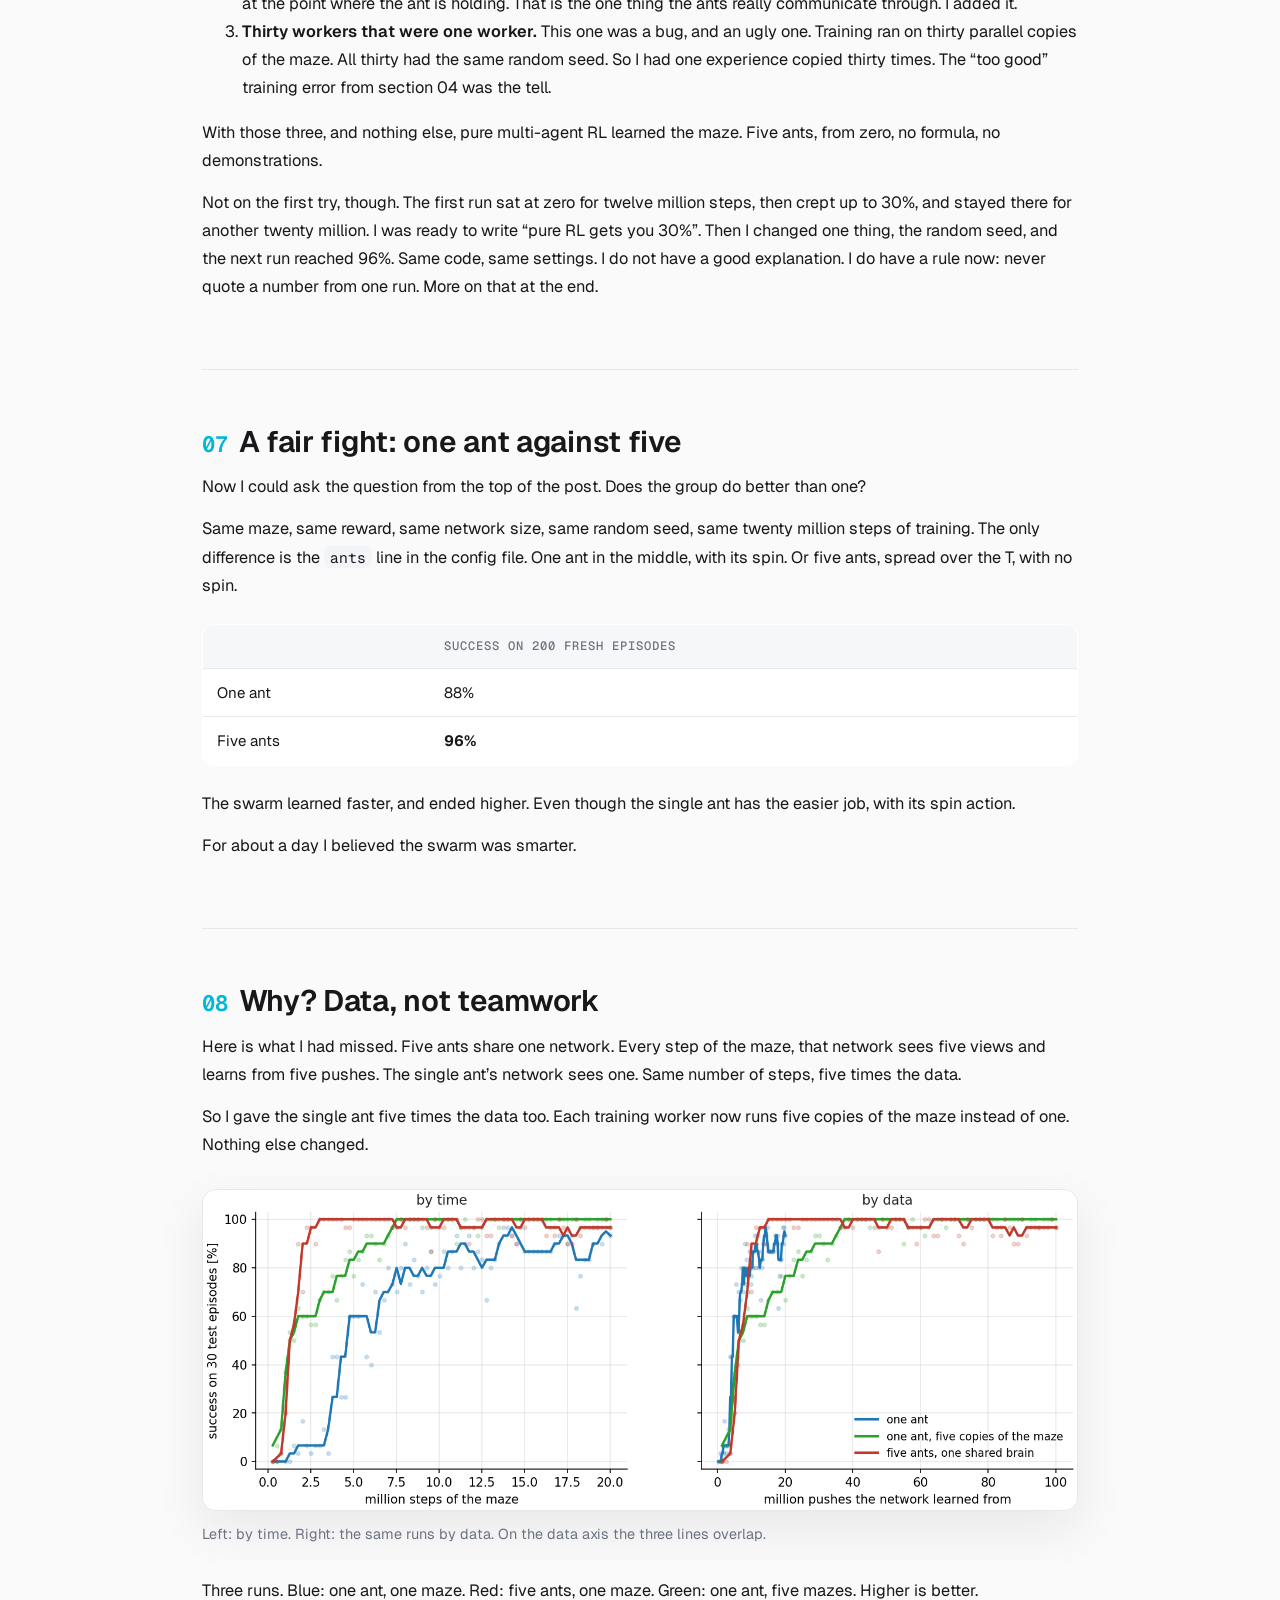
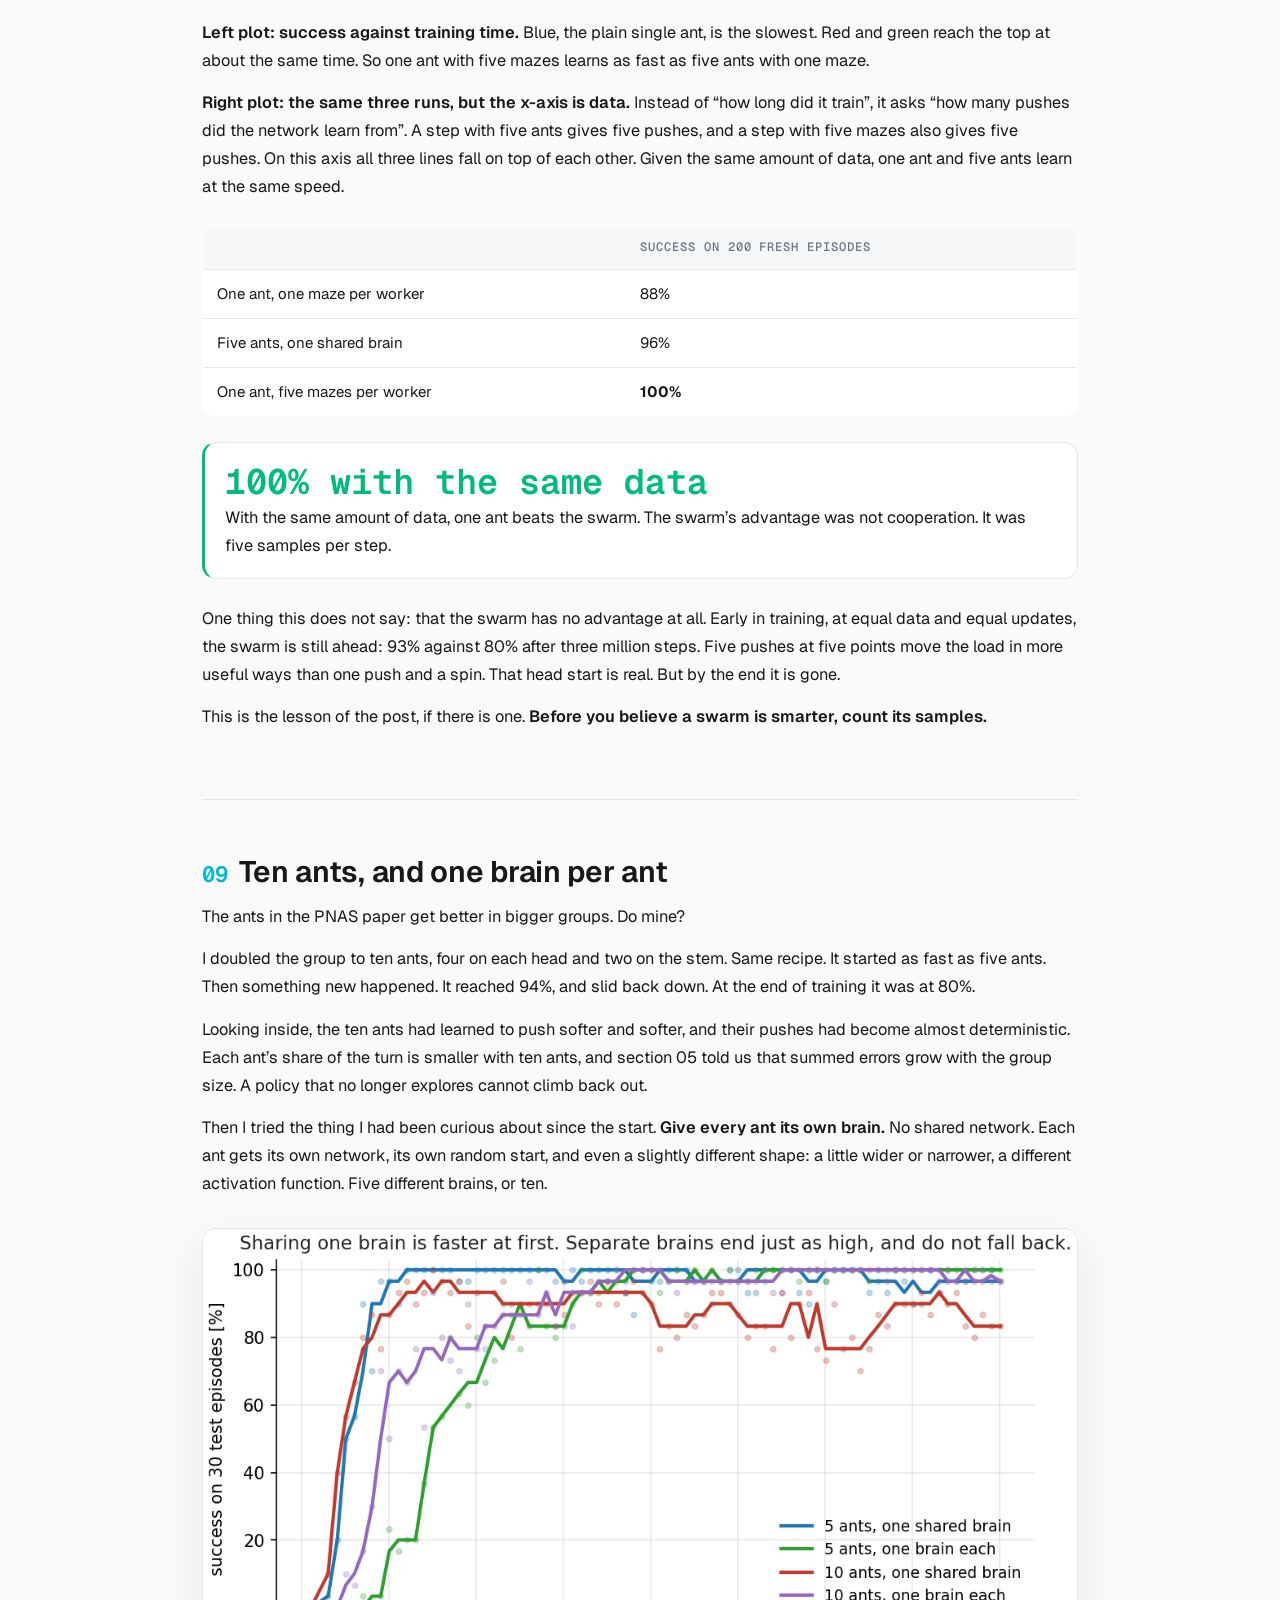
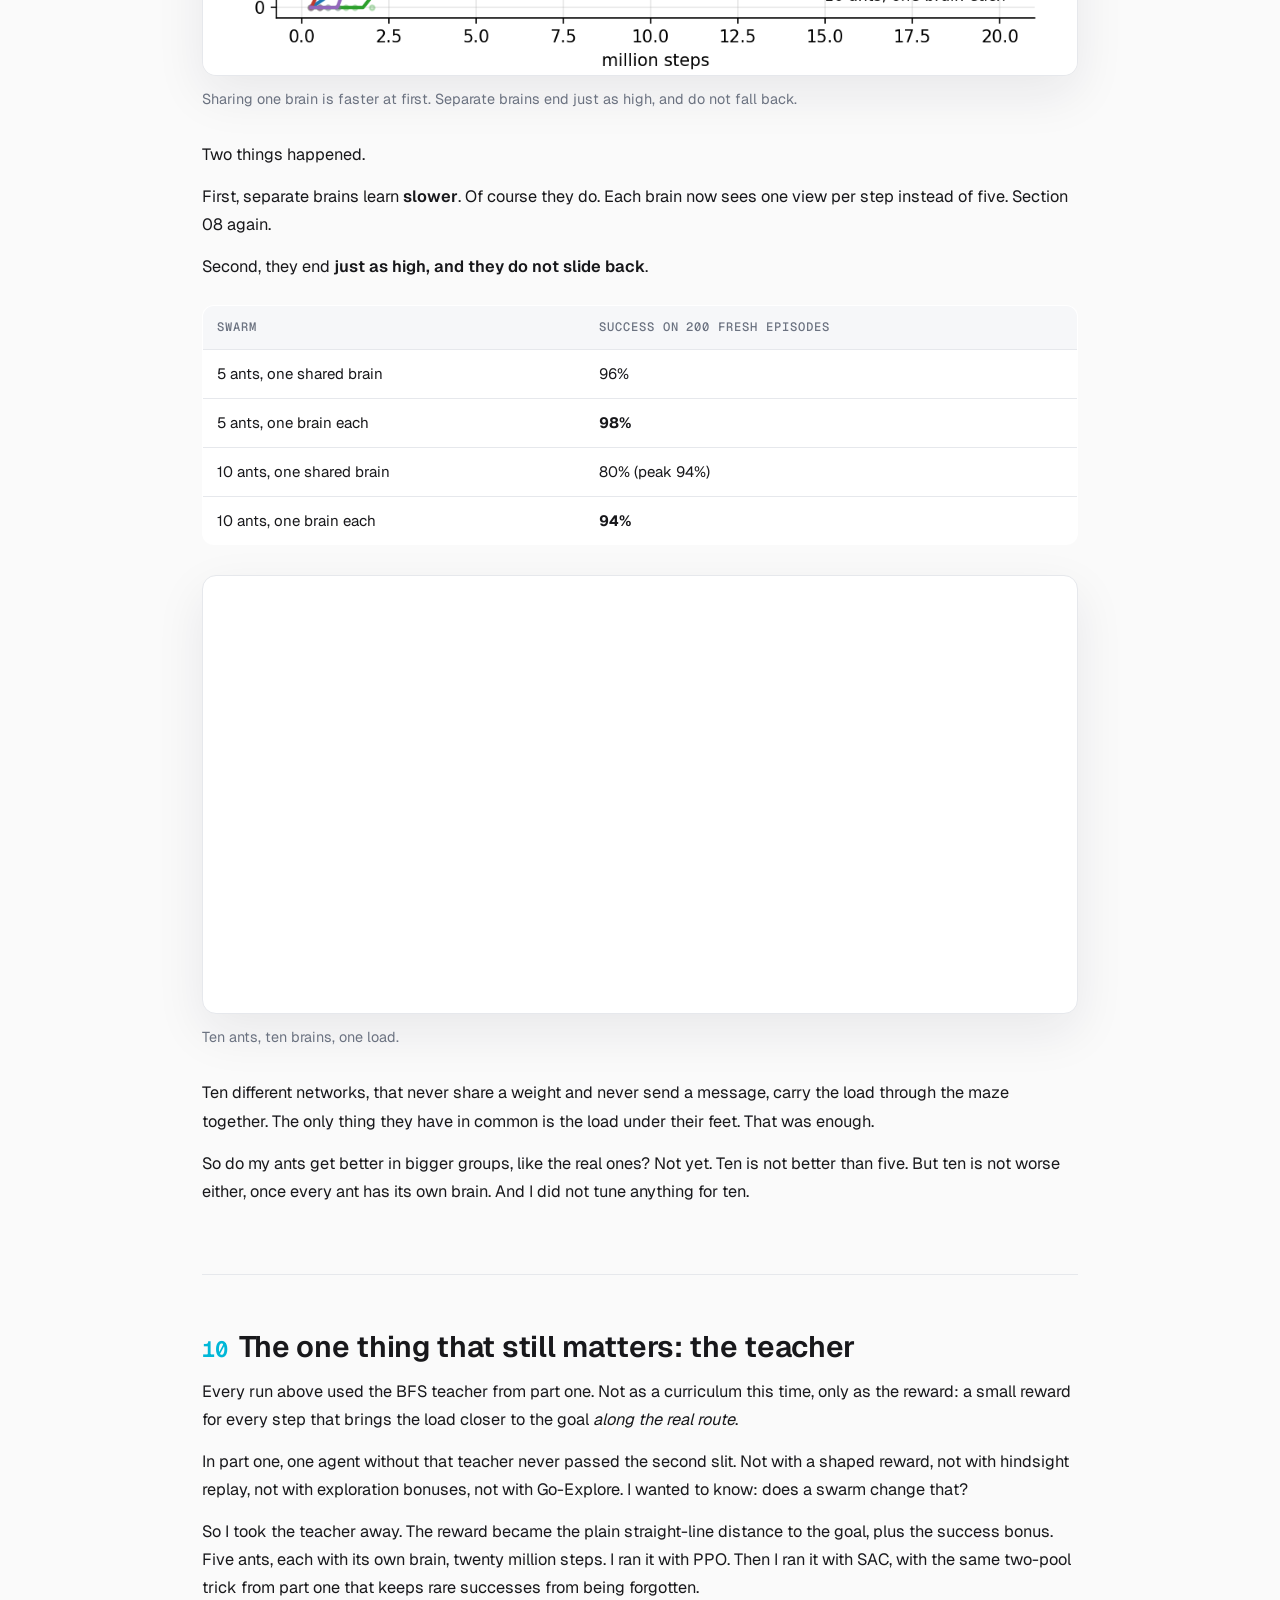
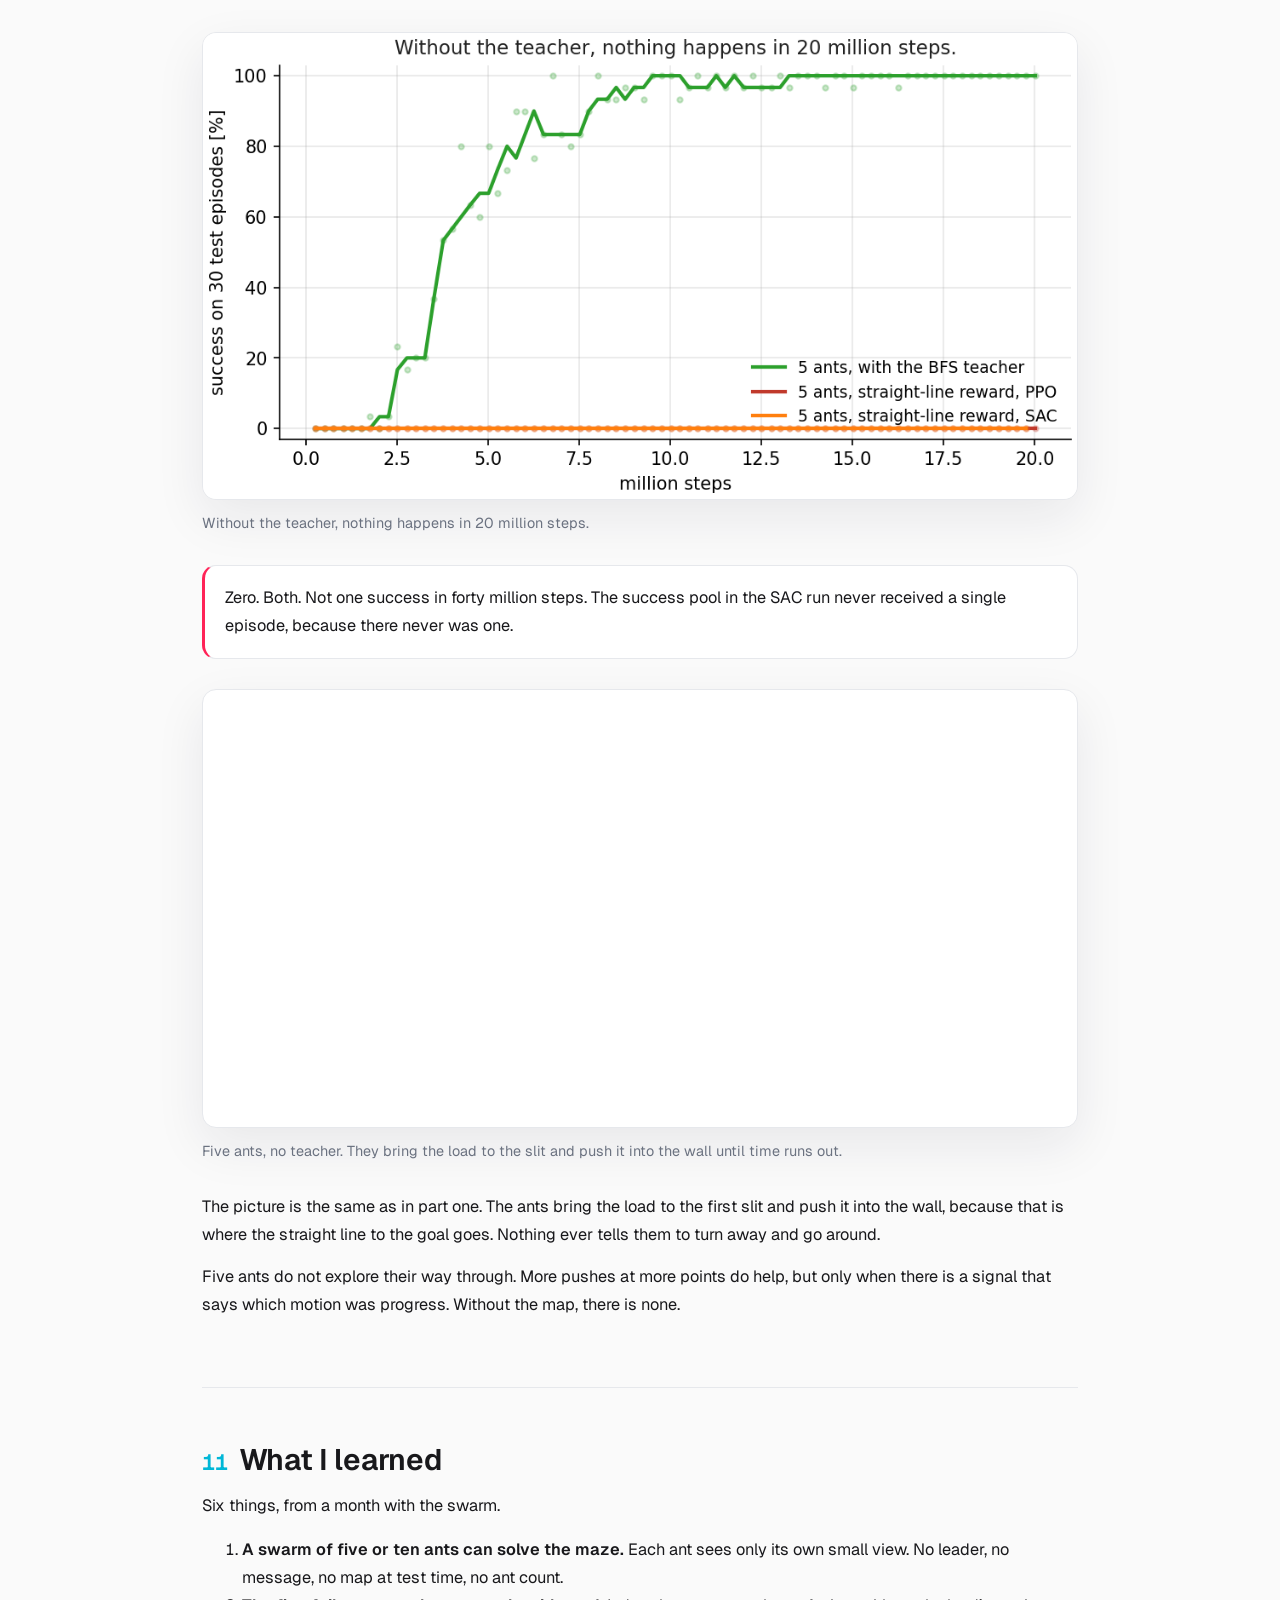
==== commit 85fb1d71: "Blog: addendum to part one, fuller story in part two, titles synced with the site Part one (blogs/01" ====
--- a/blogs/02-can-a-swarm-solve-the-ant-puzzle/ant-swarm-rl/index.html
+++ b/blogs/02-can-a-swarm-solve-the-ant-puzzle/ant-swarm-rl/index.html
@@ -3,9 +3,9 @@
   <head>
     <meta charset="utf-8">
     <meta name="viewport" content="width=device-width, initial-scale=1">
-    <title>Can a swarm of AI ants solve the puzzle?</title>
+    <title>Can multiple AI agents solve the piano-movers puzzle together?</title>
     <meta name="description" content="Five and ten AI ants, each seeing only its own small view, learn to carry a T-shaped load through two narrow slits — after five failures, one measured obstacle, and a surprise about why the swarm looked smarter.">
-    <meta property="og:title" content="Can a swarm of AI ants solve the puzzle?">
+    <meta property="og:title" content="Can multiple AI agents solve the piano-movers puzzle together?">
     <meta property="og:description" content="Part two of the ant piano-movers project: many agents on one load, no leader, no messages. What failed, what was measured, what finally worked.">
     <meta property="og:type" content="article">
     <meta property="og:image" content="https://rezakakooee.github.io/ant-swarm-rl/assets/ant_layouts.png">
@@ -33,7 +33,7 @@
       <div class="wrap">
         <section class="hero">
           <p class="eyebrow">Multi-agent reinforcement learning &middot; part two</p>
-          <h1>Can a swarm of AI ants solve the puzzle?</h1>
+          <h1>Can multiple AI agents solve the piano-movers puzzle together?</h1>
           <p class="lede">
             In part one, a single agent learned to carry a T-shaped load through two
             narrow slits. Real ants do it as a group, with no leader and no plan. So I
@@ -41,7 +41,7 @@
             view, and tried to make them learn it together. Five attempts scored zero.
             This is what I measured, what I fixed, and what surprised me.
           </p>
-          <p class="byline">Reza Kakooee &middot; side project, part two</p>
+          <p class="byline">Reza Kakooee &middot; part two</p>
           <div class="actions">
             <a class="button button--primary" href="https://github.com/RezaKakooee/ant-piano-movers-rl">Code on GitHub</a>
             <a class="button" href="https://rezakakooee.github.io/ant-piano-movers-rl/">Read part one</a>
@@ -52,7 +52,7 @@
         <!-- intro ------------------------------------------------------ -->
         <section class="section" id="intro">
           <p>
-            This is part two of a side project. The puzzle comes from a real experiment
+            This is part two. The puzzle comes from a real experiment
             with ants. A T-shaped load has to go from one room, through a narrow slit,
             into a short corridor, and out through a second slit into the goal room. The
             big head of the T does not fit through a slit straight on. So the load has to
@@ -122,9 +122,20 @@
           </ul>
           <p>
             The BFS teacher is still there, but only as a reward: a small reward for every
-            step that brings the load closer to the goal along the real route. And
-            &ldquo;success&rdquo; everywhere in this post means: 200 fresh episodes, with
-            start poses and goals the ants never saw in training.
+            step that brings the load closer to the goal along the real route.
+          </p>
+          <p>
+            A random goal raises one question: a map to where? The map from part one was
+            flooded from one goal. I did not want a new map for every goal. So the reward
+            has two legs. The first leg uses one map, flooded from a fixed point just past
+            the second slit. It is the same for every goal, because every route has to
+            pass that point. Once the whole load is through the second slit, the second
+            leg takes over: plain straight-line distance to the actual goal, which is fine
+            in an open room. The hard part of the maze is learned once, from one map.
+          </p>
+          <p>
+            And &ldquo;success&rdquo; everywhere in this post means: 200 fresh episodes,
+            with start poses and goals the ants never saw in training.
           </p>
           <p>What really changes is who is holding the load.</p>
           <figure>
@@ -169,9 +180,31 @@
             what one big push did?
           </p>
           <p>
-            I took the single-agent policy from part one and split its push across N ants
-            with a formula.
-          </p>
+            For that I needed a single agent that can do <em>this</em> task, with a
+            random start and a random goal. The agent from part one cannot. It knew one
+            start and one goal. So I built a new one, and since it plays the teacher for
+            the rest of this post, here is what it is made of.
+          </p>
+          <ul>
+            <li>
+              <strong>A planner.</strong> The BFS map from part one gives every pose of
+              the load a distance to the goal along the real route. A planner that always
+              steps to a lower distance walks the load through the maze. It is not a
+              policy, it is a search, and it needs the map. I ran it from 34,777 random
+              starts to random goals and recorded every step.
+            </li>
+            <li>
+              <strong>A single-agent brain.</strong> A network trained to copy those
+              recordings. Given the load&rsquo;s pose, its speed and the goal, it outputs
+              one push and one turn for the whole load. It does not need the map any
+              more. On its own it solves 88 to 95% of fresh episodes.
+            </li>
+            <li>
+              <strong>The formula</strong>, which comes next. It takes the brain&rsquo;s
+              one push and one turn and divides them among N ants.
+            </li>
+          </ul>
+          <p>Brain plus formula is the teacher. I took its push and split it across N ants.</p>
           <p>
             Here is the formula in words. The single agent produces two things each
             step: a push (a direction and a strength) and a turn. Now N ants have to
@@ -289,6 +322,12 @@
               <tr><td>5. PPO, BFS reward</td><td>RL</td><td>0%</td></tr>
             </tbody>
           </table>
+          <p>
+            I also tried the curriculum from part one with five ants: start near the goal,
+            move the start back stage by stage. Sixteen stages. The ants mastered the first
+            one and then sat at the second for five million steps. On the real task: zero.
+            So the curriculum does not rescue the swarm either.
+          </p>
           <div class="callout callout--fail">
             <p>
               The strange thing was the first three. The ants were learning the
@@ -360,17 +399,64 @@
           <h2><span class="num">06</span>Three fixes, and the first success</h2>
           <p>The measurement told me what to fix. It took two rounds.</p>
           <p>
-            <strong>Round one: a teacher that hands out pushes.</strong> Instead of hoping
-            the ants find the right pushes, I let the formula from section 03 label them.
-            Each ant learned to copy its own share. To keep the ants on the road, I used
-            DAgger: let the students drive, let the teacher say what they should have
-            done, learn from that, repeat.
-          </p>
+            <strong>Round one: a teacher that hands out pushes.</strong> The three
+            imitation attempts in section 04 all worked the same way. Let the teacher
+            drive the load through the maze, record what each ant should push at every
+            step, and train the ants to copy it. That is plain behaviour cloning, and it
+            gave zero.
+          </p>
+          <p>
+            Here is the problem with it. The ants only ever saw the teacher&rsquo;s own
+            episodes: clean, correct routes. A student that is 3% wrong drifts a little
+            off that route on its first steps. Now it is in a situation the teacher never
+            showed it, so it is more wrong there. It drifts further. After fifty steps it
+            is somewhere the training data never covered, and the load is against a wall.
+            The small error compounds, and no amount of extra teacher episodes fixes it,
+            because the teacher never makes those mistakes.
+          </p>
+          <p>
+            The fix is called DAgger, and it is simple. Let the <strong>students</strong>
+            drive. Record the situations they get themselves into, mistakes and all. Then
+            ask the teacher: in each of these situations, what should each ant have
+            pushed? Add those answers to the training data and retrain. Repeat. Every
+            round, the ants get corrections for exactly the situations they actually end
+            up in.
+          </p>
+          <p>It climbed round by round:</p>
+          <table>
+            <thead><tr><th>round</th><th>0</th><th>2</th><th>4</th><th>7</th><th>10</th><th>11</th><th>15</th></tr></thead>
+            <tbody><tr><td>success</td><td>0%</td><td>16%</td><td>46%</td><td>60%</td><td>70%</td><td>84%</td><td>92%</td></tr></tbody>
+          </table>
+          <p>
+            The teacher itself scores 93% on the same episodes, so at round 15 the
+            students had caught up with it. Two details mattered along the way:
+          </p>
+          <ul>
+            <li>
+              <strong>A short memory.</strong> Giving each ant its last four views instead
+              of one made a big difference early: 73% against 43% at round 8. A single
+              view does not show how the load is moving. Four views do.
+            </li>
+            <li>
+              <strong>Where the ants hold.</strong> My first layout had put all five ants
+              on the big head by chance. Spreading them out, two on each head and one in
+              the middle, made the turn much easier and the learning much faster: 82% by
+              round 3 instead of 28%.
+            </li>
+          </ul>
           <p>
             That gave the first non-zero result: <strong>91%</strong> on 200 fresh
             episodes. Five ants, each seeing only its own view. A small victory, but a
             borrowed one. It needed the formula, and the formula needs to know where all
             the ants are.
+          </p>
+          <p>
+            My first idea was to improve the 91% with RL. Take the copied policy, keep
+            training it with PPO, let it find what the teacher could not show it. That
+            went badly. Without something holding it near the teacher, PPO took an 87%
+            policy to 0% in a few million steps. With a leash, a penalty for moving away
+            from the teacher&rsquo;s pushes, it ended at 84%. Lower than where it started.
+            RL on top of a good policy did not add anything here. It only took away.
           </p>
           <p>
             <strong>Round two: pure learning, no formula.</strong> I wanted the ants to
@@ -402,6 +488,14 @@
           <p>
             With those three, and nothing else, pure multi-agent RL learned the maze.
             Five ants, from zero, no formula, no demonstrations.
+          </p>
+          <p>
+            Not on the first try, though. The first run sat at zero for twelve million
+            steps, then crept up to 30%, and stayed there for another twenty million. I
+            was ready to write &ldquo;pure RL gets you 30%&rdquo;. Then I changed one
+            thing, the random seed, and the next run reached 96%. Same code, same
+            settings. I do not have a good explanation. I do have a rule now: never quote
+            a number from one run. More on that at the end.
           </p>
         </section>
 
@@ -681,36 +775,18 @@
           <p>If this write-up is useful in your work, you can cite it as a blog post:</p>
 <pre><code>@misc{kakooee2026antswarm2,
   author       = {Kakooee, Reza},
-  title        = {Can a Swarm of {AI} Ants Solve the Puzzle?},
+  title        = {Can Multiple {AI} Agents Solve the Piano-Movers Puzzle Together?},
   year         = {2026},
   howpublished = {\url{https://rezakakooee.github.io/ant-swarm-rl/}},
   note         = {Blog post, part two. Code: \url{https://github.com/RezaKakooee/ant-piano-movers-rl}}
 }</code></pre>
-          <p>Or in plain text:</p>
-          <p class="mono" style="font-size:.9rem;color:var(--muted)">
-            Kakooee, R. (2026). <em>Can a swarm of AI ants solve the puzzle?</em>
-            Blog post. https://rezakakooee.github.io/ant-swarm-rl/
-          </p>
-          <p>Please also cite the experiment this work reproduces:</p>
-<pre><code>@article{dreyer2025ants,
-  author  = {Dreyer, Tabea and Haluts, Amir and Korman, Amos and
-             Gov, Nir and Fonio, Ehud and Feinerman, Ofer},
-  title   = {Comparing cooperative geometric puzzle solving in ants versus humans},
-  journal = {Proceedings of the National Academy of Sciences},
-  year    = {2025},
-  doi     = {10.1073/pnas.2414274121}
-}</code></pre>
-        </section>
+        </section>
+
       </div>
     </main>
 
     <footer class="footer">
       <div class="inner">
-        <p>
-          Reference: Dreyer et&nbsp;al., &ldquo;Comparing cooperative geometric puzzle
-          solving in ants versus humans&rdquo;, PNAS 2025. Part one:
-          <a href="https://rezakakooee.github.io/ant-piano-movers-rl/">Can an AI agent solve the puzzle that ants solve?</a>
-        </p>
         <div>
           <a href="https://github.com/RezaKakooee/ant-piano-movers-rl">GitHub</a>
           <a href="https://x.com/rezakakooee">X</a>
